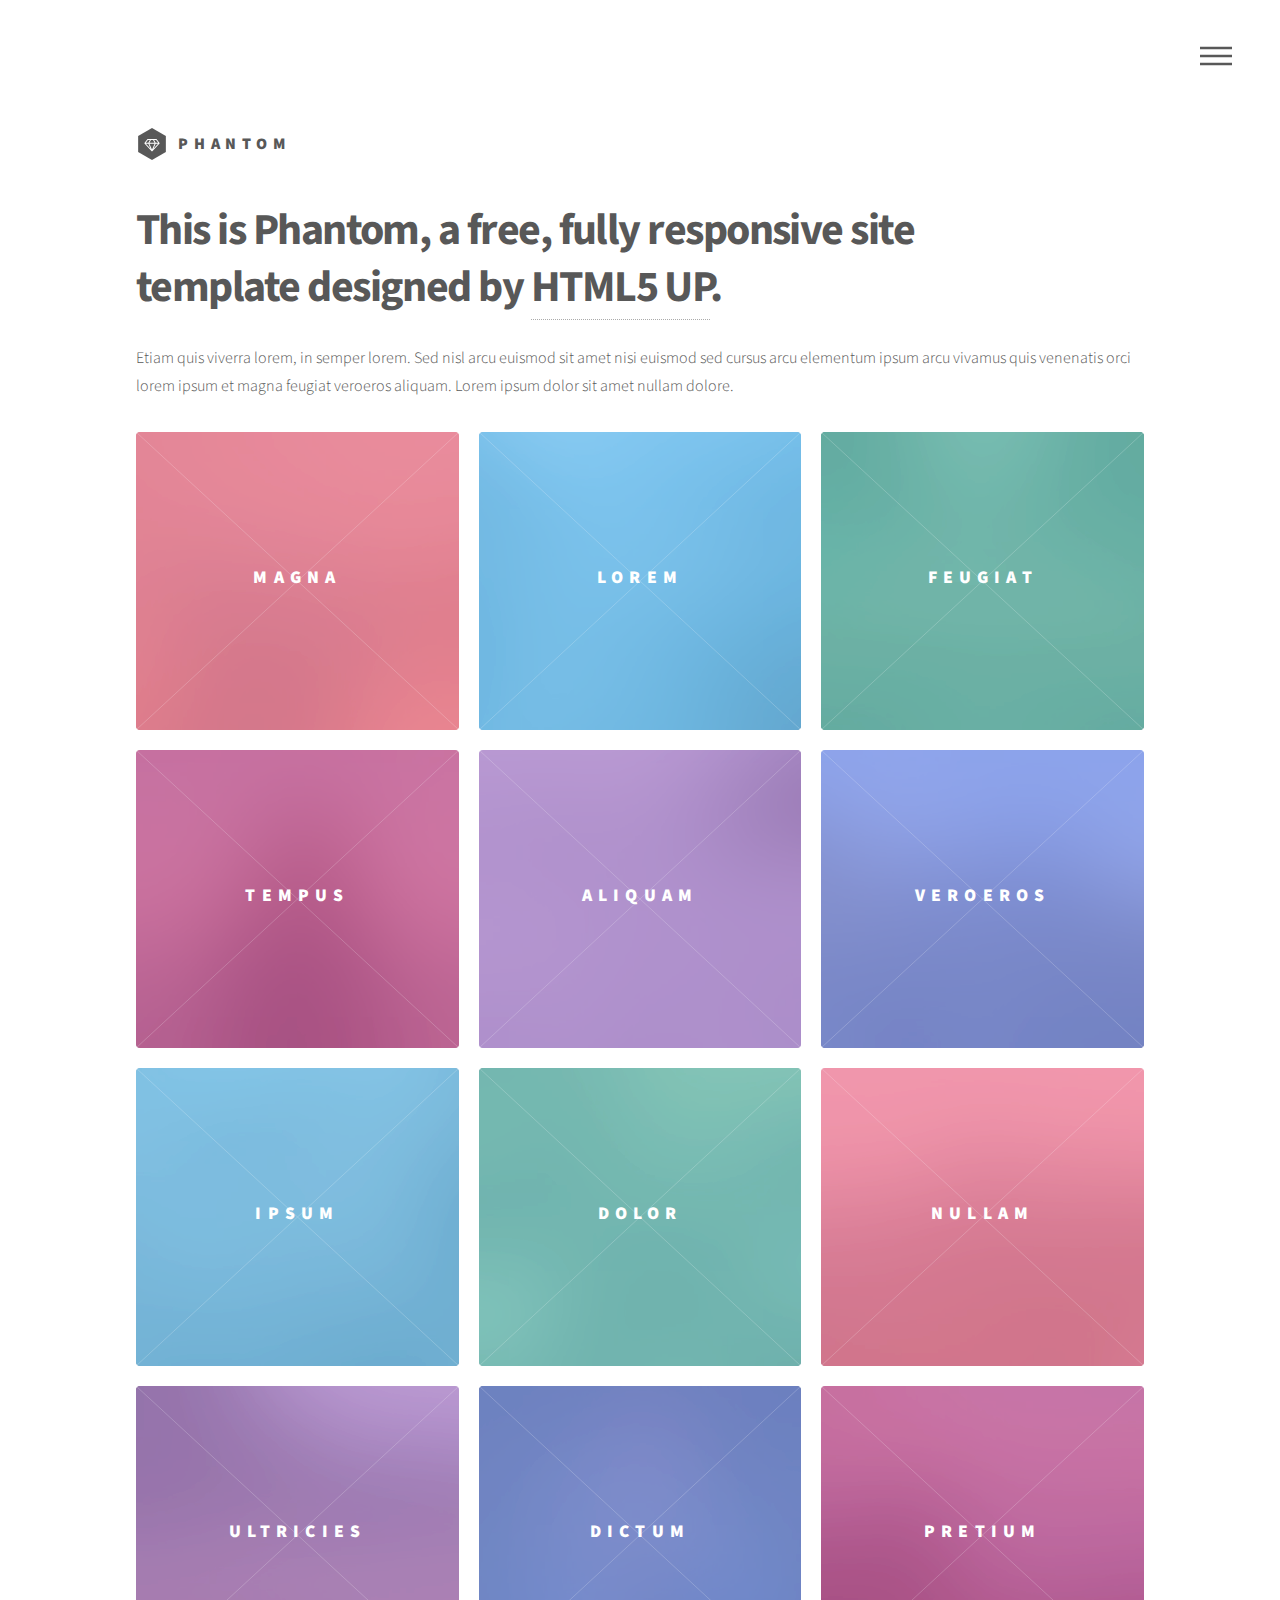
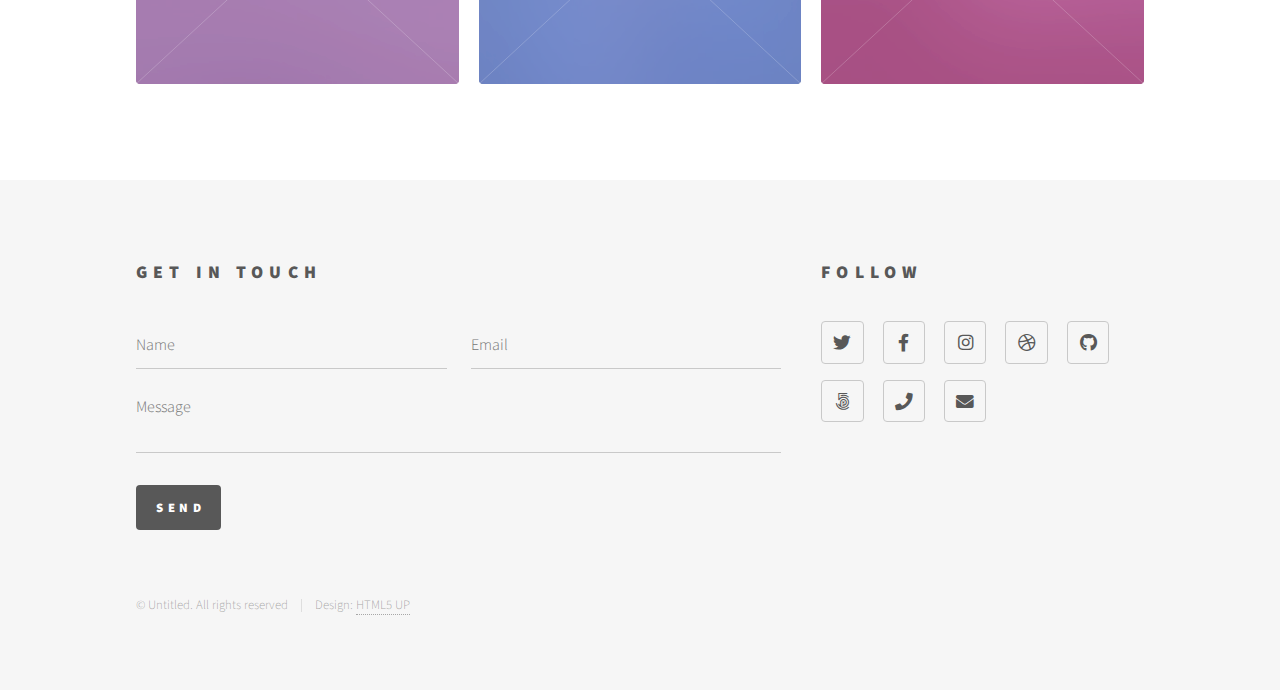
==== index.html @ b997f5bc "everything" ====
<!DOCTYPE HTML>
<!--
	Phantom by HTML5 UP
	html5up.net | @ajlkn
	Free for personal and commercial use under the CCA 3.0 license (html5up.net/license)
-->
<html>
	<head>
		<title>Phantom by HTML5 UP</title>
		<meta charset="utf-8" />
		<meta name="viewport" content="width=device-width, initial-scale=1, user-scalable=no" />
		<link rel="stylesheet" href="assets/css/main.css" />
		<noscript><link rel="stylesheet" href="assets/css/noscript.css" /></noscript>
	</head>
	<body class="is-preload">
		<!-- Wrapper -->
			<div id="wrapper">

				<!-- Header -->
					<header id="header">
						<div class="inner">

							<!-- Logo -->
								<a href="index.html" class="logo">
									<span class="symbol"><img src="images/logo.svg" alt="" /></span><span class="title">Phantom</span>
								</a>

							<!-- Nav -->
								<nav>
									<ul>
										<li><a href="#menu">Menu</a></li>
									</ul>
								</nav>

						</div>
					</header>

				<!-- Menu -->
					<nav id="menu">
						<h2>Menu</h2>
						<ul>
							<li><a href="index.html">Home</a></li>
							<li><a href="generic.html">Ipsum veroeros</a></li>
							<li><a href="generic.html">Tempus etiam</a></li>
							<li><a href="generic.html">Consequat dolor</a></li>
							<li><a href="elements.html">Elements</a></li>
						</ul>
					</nav>

				<!-- Main -->
					<div id="main">
						<div class="inner">
							<header>
								<h1>This is Phantom, a free, fully responsive site<br />
								template designed by <a href="http://html5up.net">HTML5 UP</a>.</h1>
								<p>Etiam quis viverra lorem, in semper lorem. Sed nisl arcu euismod sit amet nisi euismod sed cursus arcu elementum ipsum arcu vivamus quis venenatis orci lorem ipsum et magna feugiat veroeros aliquam. Lorem ipsum dolor sit amet nullam dolore.</p>
							</header>
							<section class="tiles">
								<article class="style1">
									<span class="image">
										<img src="images/pic01.jpg" alt="" />
									</span>
									<a href="generic.html">
										<h2>Magna</h2>
										<div class="content">
											<p>Sed nisl arcu euismod sit amet nisi lorem etiam dolor veroeros et feugiat.</p>
										</div>
									</a>
								</article>
								<article class="style2">
									<span class="image">
										<img src="images/pic02.jpg" alt="" />
									</span>
									<a href="generic.html">
										<h2>Lorem</h2>
										<div class="content">
											<p>Sed nisl arcu euismod sit amet nisi lorem etiam dolor veroeros et feugiat.</p>
										</div>
									</a>
								</article>
								<article class="style3">
									<span class="image">
										<img src="images/pic03.jpg" alt="" />
									</span>
									<a href="generic.html">
										<h2>Feugiat</h2>
										<div class="content">
											<p>Sed nisl arcu euismod sit amet nisi lorem etiam dolor veroeros et feugiat.</p>
										</div>
									</a>
								</article>
								<article class="style4">
									<span class="image">
										<img src="images/pic04.jpg" alt="" />
									</span>
									<a href="generic.html">
										<h2>Tempus</h2>
										<div class="content">
											<p>Sed nisl arcu euismod sit amet nisi lorem etiam dolor veroeros et feugiat.</p>
										</div>
									</a>
								</article>
								<article class="style5">
									<span class="image">
										<img src="images/pic05.jpg" alt="" />
									</span>
									<a href="generic.html">
										<h2>Aliquam</h2>
										<div class="content">
											<p>Sed nisl arcu euismod sit amet nisi lorem etiam dolor veroeros et feugiat.</p>
										</div>
									</a>
								</article>
								<article class="style6">
									<span class="image">
										<img src="images/pic06.jpg" alt="" />
									</span>
									<a href="generic.html">
										<h2>Veroeros</h2>
										<div class="content">
											<p>Sed nisl arcu euismod sit amet nisi lorem etiam dolor veroeros et feugiat.</p>
										</div>
									</a>
								</article>
								<article class="style2">
									<span class="image">
										<img src="images/pic07.jpg" alt="" />
									</span>
									<a href="generic.html">
										<h2>Ipsum</h2>
										<div class="content">
											<p>Sed nisl arcu euismod sit amet nisi lorem etiam dolor veroeros et feugiat.</p>
										</div>
									</a>
								</article>
								<article class="style3">
									<span class="image">
										<img src="images/pic08.jpg" alt="" />
									</span>
									<a href="generic.html">
										<h2>Dolor</h2>
										<div class="content">
											<p>Sed nisl arcu euismod sit amet nisi lorem etiam dolor veroeros et feugiat.</p>
										</div>
									</a>
								</article>
								<article class="style1">
									<span class="image">
										<img src="images/pic09.jpg" alt="" />
									</span>
									<a href="generic.html">
										<h2>Nullam</h2>
										<div class="content">
											<p>Sed nisl arcu euismod sit amet nisi lorem etiam dolor veroeros et feugiat.</p>
										</div>
									</a>
								</article>
								<article class="style5">
									<span class="image">
										<img src="images/pic10.jpg" alt="" />
									</span>
									<a href="generic.html">
										<h2>Ultricies</h2>
										<div class="content">
											<p>Sed nisl arcu euismod sit amet nisi lorem etiam dolor veroeros et feugiat.</p>
										</div>
									</a>
								</article>
								<article class="style6">
									<span class="image">
										<img src="images/pic11.jpg" alt="" />
									</span>
									<a href="generic.html">
										<h2>Dictum</h2>
										<div class="content">
											<p>Sed nisl arcu euismod sit amet nisi lorem etiam dolor veroeros et feugiat.</p>
										</div>
									</a>
								</article>
								<article class="style4">
									<span class="image">
										<img src="images/pic12.jpg" alt="" />
									</span>
									<a href="generic.html">
										<h2>Pretium</h2>
										<div class="content">
											<p>Sed nisl arcu euismod sit amet nisi lorem etiam dolor veroeros et feugiat.</p>
										</div>
									</a>
								</article>
							</section>
						</div>
					</div>

				<!-- Footer -->
					<footer id="footer">
						<div class="inner">
							<section>
								<h2>Get in touch</h2>
								<form method="post" action="#">
									<div class="fields">
										<div class="field half">
											<input type="text" name="name" id="name" placeholder="Name" />
										</div>
										<div class="field half">
											<input type="email" name="email" id="email" placeholder="Email" />
										</div>
										<div class="field">
											<textarea name="message" id="message" placeholder="Message"></textarea>
										</div>
									</div>
									<ul class="actions">
										<li><input type="submit" value="Send" class="primary" /></li>
									</ul>
								</form>
							</section>
							<section>
								<h2>Follow</h2>
								<ul class="icons">
									<li><a href="#" class="icon brands style2 fa-twitter"><span class="label">Twitter</span></a></li>
									<li><a href="#" class="icon brands style2 fa-facebook-f"><span class="label">Facebook</span></a></li>
									<li><a href="#" class="icon brands style2 fa-instagram"><span class="label">Instagram</span></a></li>
									<li><a href="#" class="icon brands style2 fa-dribbble"><span class="label">Dribbble</span></a></li>
									<li><a href="#" class="icon brands style2 fa-github"><span class="label">GitHub</span></a></li>
									<li><a href="#" class="icon brands style2 fa-500px"><span class="label">500px</span></a></li>
									<li><a href="#" class="icon solid style2 fa-phone"><span class="label">Phone</span></a></li>
									<li><a href="#" class="icon solid style2 fa-envelope"><span class="label">Email</span></a></li>
								</ul>
							</section>
							<ul class="copyright">
								<li>&copy; Untitled. All rights reserved</li><li>Design: <a href="http://html5up.net">HTML5 UP</a></li>
							</ul>
						</div>
					</footer>

			</div>

		<!-- Scripts -->
			<script src="assets/js/jquery.min.js"></script>
			<script src="assets/js/browser.min.js"></script>
			<script src="assets/js/breakpoints.min.js"></script>
			<script src="assets/js/util.js"></script>
			<script src="assets/js/main.js"></script>

	</body>
</html>
---- assets/css/main.css ----
@import url(fontawesome-all.min.css);
@import url("https://fonts.googleapis.com/css?family=Source+Sans+Pro:300,700,900");

/*
	Phantom by HTML5 UP
	html5up.net | @ajlkn
	Free for personal and commercial use under the CCA 3.0 license (html5up.net/license)
*/

html, body, div, span, applet, object,
iframe, h1, h2, h3, h4, h5, h6, p, blockquote,
pre, a, abbr, acronym, address, big, cite,
code, del, dfn, em, img, ins, kbd, q, s, samp,
small, strike, strong, sub, sup, tt, var, b,
u, i, center, dl, dt, dd, ol, ul, li, fieldset,
form, label, legend, table, caption, tbody,
tfoot, thead, tr, th, td, article, aside,
canvas, details, embed, figure, figcaption,
footer, header, hgroup, menu, nav, output, ruby,
section, summary, time, mark, audio, video {
	margin: 0;
	padding: 0;
	border: 0;
	font-size: 100%;
	font: inherit;
	vertical-align: baseline;}

article, aside, details, figcaption, figure,
footer, header, hgroup, menu, nav, section {
	display: block;}

body {
	line-height: 1;
}

ol, ul {
	list-style: none;
}

blockquote, q {
	quotes: none;
}

	blockquote:before, blockquote:after, q:before, q:after {
		content: '';
		content: none;
	}

table {
	border-collapse: collapse;
	border-spacing: 0;
}

body {
	-webkit-text-size-adjust: none;
}

mark {
	background-color: transparent;
	color: inherit;
}

input::-moz-focus-inner {
	border: 0;
	padding: 0;
}

input, select, textarea {
	-moz-appearance: none;
	-webkit-appearance: none;
	-ms-appearance: none;
	appearance: none;
}

/* Basic */

	@-ms-viewport {
		width: device-width;
	}

	body {
		-ms-overflow-style: scrollbar;
	}

	@media screen and (max-width: 480px) {

		html, body {
			min-width: 320px;
		}

	}

	html {
		box-sizing: border-box;
	}

	*, *:before, *:after {
		box-sizing: inherit;
	}

	body {
		background: #ffffff;
	}

		body.is-preload *, body.is-preload *:before, body.is-preload *:after {
			-moz-animation: none !important;
			-webkit-animation: none !important;
			-ms-animation: none !important;
			animation: none !important;
			-moz-transition: none !important;
			-webkit-transition: none !important;
			-ms-transition: none !important;
			transition: none !important;
		}

/* Type */

	body, input, select, textarea {
		color: #585858;
		font-family: "Source Sans Pro", Helvetica, sans-serif;
		font-size: 16pt;
		font-weight: 300;
		line-height: 1.75;
	}

		@media screen and (max-width: 1680px) {

			body, input, select, textarea {
				font-size: 14pt;
			}

		}

		@media screen and (max-width: 1280px) {

			body, input, select, textarea {
				font-size: 12pt;
			}

		}

	a {
		-moz-transition: border-bottom-color 0.2s ease, color 0.2s ease;
		-webkit-transition: border-bottom-color 0.2s ease, color 0.2s ease;
		-ms-transition: border-bottom-color 0.2s ease, color 0.2s ease;
		transition: border-bottom-color 0.2s ease, color 0.2s ease;
		text-decoration: none;
		color: #585858;
		border-bottom: dotted 1px rgba(88, 88, 88, 0.5);
	}

		a:hover {
			border-bottom-color: transparent;
			color: #f2849e !important;
		}

	strong, b {
		font-weight: 900;
	}

	em, i {
		font-style: italic;
	}

	p {
		margin: 0 0 2em 0;
	}

	h1 {
		font-size: 2.75em;
		font-weight: 700;
		line-height: 1.3;
		margin: 0 0 1em 0;
		letter-spacing: -0.035em;
	}

		h1 a {
			color: inherit;
		}

		@media screen and (max-width: 736px) {

			h1 {
				font-size: 2em;
				margin: 0 0 1em 0;
			}

		}

		@media screen and (max-width: 360px) {

			h1 {
				font-size: 1.75em;
			}

		}

	h2, h3, h4, h5, h6 {
		font-weight: 900;
		line-height: 1.5;
		margin: 0 0 2em 0;
		text-transform: uppercase;
		letter-spacing: 0.35em;
	}

		h2 a, h3 a, h4 a, h5 a, h6 a {
			color: inherit;
		}

	h2 {
		font-size: 1.1em;
	}

	h3 {
		font-size: 1em;
	}

	h4 {
		font-size: 0.8em;
	}

	h5 {
		font-size: 0.8em;
	}

	h6 {
		font-size: 0.8em;
	}

	@media screen and (max-width: 980px) {

		h1 br, h2 br, h3 br, h4 br, h5 br, h6 br {
			display: none;
		}

	}

	@media screen and (max-width: 736px) {

		h2 {
			font-size: 1em;
		}

		h3 {
			font-size: 0.8em;
		}

	}

	sub {
		font-size: 0.8em;
		position: relative;
		top: 0.5em;
	}

	sup {
		font-size: 0.8em;
		position: relative;
		top: -0.5em;
	}

	blockquote {
		border-left: solid 4px #c9c9c9;
		font-style: italic;
		margin: 0 0 2em 0;
		padding: 0.5em 0 0.5em 2em;
	}

	code {
		background: rgba(144, 144, 144, 0.075);
		border-radius: 4px;
		border: solid 1px #c9c9c9;
		font-family: "Courier New", monospace;
		font-size: 0.9em;
		margin: 0 0.25em;
		padding: 0.25em 0.65em;
	}

	pre {
		-webkit-overflow-scrolling: touch;
		font-family: "Courier New", monospace;
		font-size: 0.9em;
		margin: 0 0 2em 0;
	}

		pre code {
			display: block;
			line-height: 1.75;
			padding: 1em 1.5em;
			overflow-x: auto;
		}

	hr {
		border: 0;
		border-bottom: solid 1px #c9c9c9;
		margin: 2em 0;
	}

		hr.major {
			margin: 3em 0;
		}

	.align-left {
		text-align: left;
	}

	.align-center {
		text-align: center;
	}

	.align-right {
		text-align: right;
	}

/* Row */

	.row {
		display: flex;
		flex-wrap: wrap;
		box-sizing: border-box;
		align-items: stretch;
	}

		.row > * {
			box-sizing: border-box;
		}

		.row.gtr-uniform > * > :last-child {
			margin-bottom: 0;
		}

		.row.aln-left {
			justify-content: flex-start;
		}

		.row.aln-center {
			justify-content: center;
		}

		.row.aln-right {
			justify-content: flex-end;
		}

		.row.aln-top {
			align-items: flex-start;
		}

		.row.aln-middle {
			align-items: center;
		}

		.row.aln-bottom {
			align-items: flex-end;
		}

		.row > .imp {
			order: -1;
		}

		.row > .col-1 {
			width: 8.33333%;
		}

		.row > .off-1 {
			margin-left: 8.33333%;
		}

		.row > .col-2 {
			width: 16.66667%;
		}

		.row > .off-2 {
			margin-left: 16.66667%;
		}

		.row > .col-3 {
			width: 25%;
		}

		.row > .off-3 {
			margin-left: 25%;
		}

		.row > .col-4 {
			width: 33.33333%;
		}

		.row > .off-4 {
			margin-left: 33.33333%;
		}

		.row > .col-5 {
			width: 41.66667%;
		}

		.row > .off-5 {
			margin-left: 41.66667%;
		}

		.row > .col-6 {
			width: 50%;
		}

		.row > .off-6 {
			margin-left: 50%;
		}

		.row > .col-7 {
			width: 58.33333%;
		}

		.row > .off-7 {
			margin-left: 58.33333%;
		}

		.row > .col-8 {
			width: 66.66667%;
		}

		.row > .off-8 {
			margin-left: 66.66667%;
		}

		.row > .col-9 {
			width: 75%;
		}

		.row > .off-9 {
			margin-left: 75%;
		}

		.row > .col-10 {
			width: 83.33333%;
		}

		.row > .off-10 {
			margin-left: 83.33333%;
		}

		.row > .col-11 {
			width: 91.66667%;
		}

		.row > .off-11 {
			margin-left: 91.66667%;
		}

		.row > .col-12 {
			width: 100%;
		}

		.row > .off-12 {
			margin-left: 100%;
		}

		.row.gtr-0 {
			margin-top: 0;
			margin-left: 0em;
		}

			.row.gtr-0 > * {
				padding: 0 0 0 0em;
			}

			.row.gtr-0.gtr-uniform {
				margin-top: 0em;
			}

				.row.gtr-0.gtr-uniform > * {
					padding-top: 0em;
				}

		.row.gtr-25 {
			margin-top: 0;
			margin-left: -0.5em;
		}

			.row.gtr-25 > * {
				padding: 0 0 0 0.5em;
			}

			.row.gtr-25.gtr-uniform {
				margin-top: -0.5em;
			}

				.row.gtr-25.gtr-uniform > * {
					padding-top: 0.5em;
				}

		.row.gtr-50 {
			margin-top: 0;
			margin-left: -1em;
		}

			.row.gtr-50 > * {
				padding: 0 0 0 1em;
			}

			.row.gtr-50.gtr-uniform {
				margin-top: -1em;
			}

				.row.gtr-50.gtr-uniform > * {
					padding-top: 1em;
				}

		.row {
			margin-top: 0;
			margin-left: -2em;
		}

			.row > * {
				padding: 0 0 0 2em;
			}

			.row.gtr-uniform {
				margin-top: -2em;
			}

				.row.gtr-uniform > * {
					padding-top: 2em;
				}

		.row.gtr-150 {
			margin-top: 0;
			margin-left: -3em;
		}

			.row.gtr-150 > * {
				padding: 0 0 0 3em;
			}

			.row.gtr-150.gtr-uniform {
				margin-top: -3em;
			}

				.row.gtr-150.gtr-uniform > * {
					padding-top: 3em;
				}

		.row.gtr-200 {
			margin-top: 0;
			margin-left: -4em;
		}

			.row.gtr-200 > * {
				padding: 0 0 0 4em;
			}

			.row.gtr-200.gtr-uniform {
				margin-top: -4em;
			}

				.row.gtr-200.gtr-uniform > * {
					padding-top: 4em;
				}

		@media screen and (max-width: 1680px) {

			.row {
				display: flex;
				flex-wrap: wrap;
				box-sizing: border-box;
				align-items: stretch;
			}

				.row > * {
					box-sizing: border-box;
				}

				.row.gtr-uniform > * > :last-child {
					margin-bottom: 0;
				}

				.row.aln-left {
					justify-content: flex-start;
				}

				.row.aln-center {
					justify-content: center;
				}

				.row.aln-right {
					justify-content: flex-end;
				}

				.row.aln-top {
					align-items: flex-start;
				}

				.row.aln-middle {
					align-items: center;
				}

				.row.aln-bottom {
					align-items: flex-end;
				}

				.row > .imp-xlarge {
					order: -1;
				}

				.row > .col-1-xlarge {
					width: 8.33333%;
				}

				.row > .off-1-xlarge {
					margin-left: 8.33333%;
				}

				.row > .col-2-xlarge {
					width: 16.66667%;
				}

				.row > .off-2-xlarge {
					margin-left: 16.66667%;
				}

				.row > .col-3-xlarge {
					width: 25%;
				}

				.row > .off-3-xlarge {
					margin-left: 25%;
				}

				.row > .col-4-xlarge {
					width: 33.33333%;
				}

				.row > .off-4-xlarge {
					margin-left: 33.33333%;
				}

				.row > .col-5-xlarge {
					width: 41.66667%;
				}

				.row > .off-5-xlarge {
					margin-left: 41.66667%;
				}

				.row > .col-6-xlarge {
					width: 50%;
				}

				.row > .off-6-xlarge {
					margin-left: 50%;
				}

				.row > .col-7-xlarge {
					width: 58.33333%;
				}

				.row > .off-7-xlarge {
					margin-left: 58.33333%;
				}

				.row > .col-8-xlarge {
					width: 66.66667%;
				}

				.row > .off-8-xlarge {
					margin-left: 66.66667%;
				}

				.row > .col-9-xlarge {
					width: 75%;
				}

				.row > .off-9-xlarge {
					margin-left: 75%;
				}

				.row > .col-10-xlarge {
					width: 83.33333%;
				}

				.row > .off-10-xlarge {
					margin-left: 83.33333%;
				}

				.row > .col-11-xlarge {
					width: 91.66667%;
				}

				.row > .off-11-xlarge {
					margin-left: 91.66667%;
				}

				.row > .col-12-xlarge {
					width: 100%;
				}

				.row > .off-12-xlarge {
					margin-left: 100%;
				}

				.row.gtr-0 {
					margin-top: 0;
					margin-left: 0em;
				}

					.row.gtr-0 > * {
						padding: 0 0 0 0em;
					}

					.row.gtr-0.gtr-uniform {
						margin-top: 0em;
					}

						.row.gtr-0.gtr-uniform > * {
							padding-top: 0em;
						}

				.row.gtr-25 {
					margin-top: 0;
					margin-left: -0.5em;
				}

					.row.gtr-25 > * {
						padding: 0 0 0 0.5em;
					}

					.row.gtr-25.gtr-uniform {
						margin-top: -0.5em;
					}

						.row.gtr-25.gtr-uniform > * {
							padding-top: 0.5em;
						}

				.row.gtr-50 {
					margin-top: 0;
					margin-left: -1em;
				}

					.row.gtr-50 > * {
						padding: 0 0 0 1em;
					}

					.row.gtr-50.gtr-uniform {
						margin-top: -1em;
					}

						.row.gtr-50.gtr-uniform > * {
							padding-top: 1em;
						}

				.row {
					margin-top: 0;
					margin-left: -2em;
				}

					.row > * {
						padding: 0 0 0 2em;
					}

					.row.gtr-uniform {
						margin-top: -2em;
					}

						.row.gtr-uniform > * {
							padding-top: 2em;
						}

				.row.gtr-150 {
					margin-top: 0;
					margin-left: -3em;
				}

					.row.gtr-150 > * {
						padding: 0 0 0 3em;
					}

					.row.gtr-150.gtr-uniform {
						margin-top: -3em;
					}

						.row.gtr-150.gtr-uniform > * {
							padding-top: 3em;
						}

				.row.gtr-200 {
					margin-top: 0;
					margin-left: -4em;
				}

					.row.gtr-200 > * {
						padding: 0 0 0 4em;
					}

					.row.gtr-200.gtr-uniform {
						margin-top: -4em;
					}

						.row.gtr-200.gtr-uniform > * {
							padding-top: 4em;
						}

		}

		@media screen and (max-width: 1280px) {

			.row {
				display: flex;
				flex-wrap: wrap;
				box-sizing: border-box;
				align-items: stretch;
			}

				.row > * {
					box-sizing: border-box;
				}

				.row.gtr-uniform > * > :last-child {
					margin-bottom: 0;
				}

				.row.aln-left {
					justify-content: flex-start;
				}

				.row.aln-center {
					justify-content: center;
				}

				.row.aln-right {
					justify-content: flex-end;
				}

				.row.aln-top {
					align-items: flex-start;
				}

				.row.aln-middle {
					align-items: center;
				}

				.row.aln-bottom {
					align-items: flex-end;
				}

				.row > .imp-large {
					order: -1;
				}

				.row > .col-1-large {
					width: 8.33333%;
				}

				.row > .off-1-large {
					margin-left: 8.33333%;
				}

				.row > .col-2-large {
					width: 16.66667%;
				}

				.row > .off-2-large {
					margin-left: 16.66667%;
				}

				.row > .col-3-large {
					width: 25%;
				}

				.row > .off-3-large {
					margin-left: 25%;
				}

				.row > .col-4-large {
					width: 33.33333%;
				}

				.row > .off-4-large {
					margin-left: 33.33333%;
				}

				.row > .col-5-large {
					width: 41.66667%;
				}

				.row > .off-5-large {
					margin-left: 41.66667%;
				}

				.row > .col-6-large {
					width: 50%;
				}

				.row > .off-6-large {
					margin-left: 50%;
				}

				.row > .col-7-large {
					width: 58.33333%;
				}

				.row > .off-7-large {
					margin-left: 58.33333%;
				}

				.row > .col-8-large {
					width: 66.66667%;
				}

				.row > .off-8-large {
					margin-left: 66.66667%;
				}

				.row > .col-9-large {
					width: 75%;
				}

				.row > .off-9-large {
					margin-left: 75%;
				}

				.row > .col-10-large {
					width: 83.33333%;
				}

				.row > .off-10-large {
					margin-left: 83.33333%;
				}

				.row > .col-11-large {
					width: 91.66667%;
				}

				.row > .off-11-large {
					margin-left: 91.66667%;
				}

				.row > .col-12-large {
					width: 100%;
				}

				.row > .off-12-large {
					margin-left: 100%;
				}

				.row.gtr-0 {
					margin-top: 0;
					margin-left: 0em;
				}

					.row.gtr-0 > * {
						padding: 0 0 0 0em;
					}

					.row.gtr-0.gtr-uniform {
						margin-top: 0em;
					}

						.row.gtr-0.gtr-uniform > * {
							padding-top: 0em;
						}

				.row.gtr-25 {
					margin-top: 0;
					margin-left: -0.5em;
				}

					.row.gtr-25 > * {
						padding: 0 0 0 0.5em;
					}

					.row.gtr-25.gtr-uniform {
						margin-top: -0.5em;
					}

						.row.gtr-25.gtr-uniform > * {
							padding-top: 0.5em;
						}

				.row.gtr-50 {
					margin-top: 0;
					margin-left: -1em;
				}

					.row.gtr-50 > * {
						padding: 0 0 0 1em;
					}

					.row.gtr-50.gtr-uniform {
						margin-top: -1em;
					}

						.row.gtr-50.gtr-uniform > * {
							padding-top: 1em;
						}

				.row {
					margin-top: 0;
					margin-left: -2em;
				}

					.row > * {
						padding: 0 0 0 2em;
					}

					.row.gtr-uniform {
						margin-top: -2em;
					}

						.row.gtr-uniform > * {
							padding-top: 2em;
						}

				.row.gtr-150 {
					margin-top: 0;
					margin-left: -3em;
				}

					.row.gtr-150 > * {
						padding: 0 0 0 3em;
					}

					.row.gtr-150.gtr-uniform {
						margin-top: -3em;
					}

						.row.gtr-150.gtr-uniform > * {
							padding-top: 3em;
						}

				.row.gtr-200 {
					margin-top: 0;
					margin-left: -4em;
				}

					.row.gtr-200 > * {
						padding: 0 0 0 4em;
					}

					.row.gtr-200.gtr-uniform {
						margin-top: -4em;
					}

						.row.gtr-200.gtr-uniform > * {
							padding-top: 4em;
						}

		}

		@media screen and (max-width: 980px) {

			.row {
				display: flex;
				flex-wrap: wrap;
				box-sizing: border-box;
				align-items: stretch;
			}

				.row > * {
					box-sizing: border-box;
				}

				.row.gtr-uniform > * > :last-child {
					margin-bottom: 0;
				}

				.row.aln-left {
					justify-content: flex-start;
				}

				.row.aln-center {
					justify-content: center;
				}

				.row.aln-right {
					justify-content: flex-end;
				}

				.row.aln-top {
					align-items: flex-start;
				}

				.row.aln-middle {
					align-items: center;
				}

				.row.aln-bottom {
					align-items: flex-end;
				}

				.row > .imp-medium {
					order: -1;
				}

				.row > .col-1-medium {
					width: 8.33333%;
				}

				.row > .off-1-medium {
					margin-left: 8.33333%;
				}

				.row > .col-2-medium {
					width: 16.66667%;
				}

				.row > .off-2-medium {
					margin-left: 16.66667%;
				}

				.row > .col-3-medium {
					width: 25%;
				}

				.row > .off-3-medium {
					margin-left: 25%;
				}

				.row > .col-4-medium {
					width: 33.33333%;
				}

				.row > .off-4-medium {
					margin-left: 33.33333%;
				}

				.row > .col-5-medium {
					width: 41.66667%;
				}

				.row > .off-5-medium {
					margin-left: 41.66667%;
				}

				.row > .col-6-medium {
					width: 50%;
				}

				.row > .off-6-medium {
					margin-left: 50%;
				}

				.row > .col-7-medium {
					width: 58.33333%;
				}

				.row > .off-7-medium {
					margin-left: 58.33333%;
				}

				.row > .col-8-medium {
					width: 66.66667%;
				}

				.row > .off-8-medium {
					margin-left: 66.66667%;
				}

				.row > .col-9-medium {
					width: 75%;
				}

				.row > .off-9-medium {
					margin-left: 75%;
				}

				.row > .col-10-medium {
					width: 83.33333%;
				}

				.row > .off-10-medium {
					margin-left: 83.33333%;
				}

				.row > .col-11-medium {
					width: 91.66667%;
				}

				.row > .off-11-medium {
					margin-left: 91.66667%;
				}

				.row > .col-12-medium {
					width: 100%;
				}

				.row > .off-12-medium {
					margin-left: 100%;
				}

				.row.gtr-0 {
					margin-top: 0;
					margin-left: 0em;
				}

					.row.gtr-0 > * {
						padding: 0 0 0 0em;
					}

					.row.gtr-0.gtr-uniform {
						margin-top: 0em;
					}

						.row.gtr-0.gtr-uniform > * {
							padding-top: 0em;
						}

				.row.gtr-25 {
					margin-top: 0;
					margin-left: -0.375em;
				}

					.row.gtr-25 > * {
						padding: 0 0 0 0.375em;
					}

					.row.gtr-25.gtr-uniform {
						margin-top: -0.375em;
					}

						.row.gtr-25.gtr-uniform > * {
							padding-top: 0.375em;
						}

				.row.gtr-50 {
					margin-top: 0;
					margin-left: -0.75em;
				}

					.row.gtr-50 > * {
						padding: 0 0 0 0.75em;
					}

					.row.gtr-50.gtr-uniform {
						margin-top: -0.75em;
					}

						.row.gtr-50.gtr-uniform > * {
							padding-top: 0.75em;
						}

				.row {
					margin-top: 0;
					margin-left: -1.5em;
				}

					.row > * {
						padding: 0 0 0 1.5em;
					}

					.row.gtr-uniform {
						margin-top: -1.5em;
					}

						.row.gtr-uniform > * {
							padding-top: 1.5em;
						}

				.row.gtr-150 {
					margin-top: 0;
					margin-left: -2.25em;
				}

					.row.gtr-150 > * {
						padding: 0 0 0 2.25em;
					}

					.row.gtr-150.gtr-uniform {
						margin-top: -2.25em;
					}

						.row.gtr-150.gtr-uniform > * {
							padding-top: 2.25em;
						}

				.row.gtr-200 {
					margin-top: 0;
					margin-left: -3em;
				}

					.row.gtr-200 > * {
						padding: 0 0 0 3em;
					}

					.row.gtr-200.gtr-uniform {
						margin-top: -3em;
					}

						.row.gtr-200.gtr-uniform > * {
							padding-top: 3em;
						}

		}

		@media screen and (max-width: 736px) {

			.row {
				display: flex;
				flex-wrap: wrap;
				box-sizing: border-box;
				align-items: stretch;
			}

				.row > * {
					box-sizing: border-box;
				}

				.row.gtr-uniform > * > :last-child {
					margin-bottom: 0;
				}

				.row.aln-left {
					justify-content: flex-start;
				}

				.row.aln-center {
					justify-content: center;
				}

				.row.aln-right {
					justify-content: flex-end;
				}

				.row.aln-top {
					align-items: flex-start;
				}

				.row.aln-middle {
					align-items: center;
				}

				.row.aln-bottom {
					align-items: flex-end;
				}

				.row > .imp-small {
					order: -1;
				}

				.row > .col-1-small {
					width: 8.33333%;
				}

				.row > .off-1-small {
					margin-left: 8.33333%;
				}

				.row > .col-2-small {
					width: 16.66667%;
				}

				.row > .off-2-small {
					margin-left: 16.66667%;
				}

				.row > .col-3-small {
					width: 25%;
				}

				.row > .off-3-small {
					margin-left: 25%;
				}

				.row > .col-4-small {
					width: 33.33333%;
				}

				.row > .off-4-small {
					margin-left: 33.33333%;
				}

				.row > .col-5-small {
					width: 41.66667%;
				}

				.row > .off-5-small {
					margin-left: 41.66667%;
				}

				.row > .col-6-small {
					width: 50%;
				}

				.row > .off-6-small {
					margin-left: 50%;
				}

				.row > .col-7-small {
					width: 58.33333%;
				}

				.row > .off-7-small {
					margin-left: 58.33333%;
				}

				.row > .col-8-small {
					width: 66.66667%;
				}

				.row > .off-8-small {
					margin-left: 66.66667%;
				}

				.row > .col-9-small {
					width: 75%;
				}

				.row > .off-9-small {
					margin-left: 75%;
				}

				.row > .col-10-small {
					width: 83.33333%;
				}

				.row > .off-10-small {
					margin-left: 83.33333%;
				}

				.row > .col-11-small {
					width: 91.66667%;
				}

				.row > .off-11-small {
					margin-left: 91.66667%;
				}

				.row > .col-12-small {
					width: 100%;
				}

				.row > .off-12-small {
					margin-left: 100%;
				}

				.row.gtr-0 {
					margin-top: 0;
					margin-left: 0em;
				}

					.row.gtr-0 > * {
						padding: 0 0 0 0em;
					}

					.row.gtr-0.gtr-uniform {
						margin-top: 0em;
					}

						.row.gtr-0.gtr-uniform > * {
							padding-top: 0em;
						}

				.row.gtr-25 {
					margin-top: 0;
					margin-left: -0.25em;
				}

					.row.gtr-25 > * {
						padding: 0 0 0 0.25em;
					}

					.row.gtr-25.gtr-uniform {
						margin-top: -0.25em;
					}

						.row.gtr-25.gtr-uniform > * {
							padding-top: 0.25em;
						}

				.row.gtr-50 {
					margin-top: 0;
					margin-left: -0.5em;
				}

					.row.gtr-50 > * {
						padding: 0 0 0 0.5em;
					}

					.row.gtr-50.gtr-uniform {
						margin-top: -0.5em;
					}

						.row.gtr-50.gtr-uniform > * {
							padding-top: 0.5em;
						}

				.row {
					margin-top: 0;
					margin-left: -1em;
				}

					.row > * {
						padding: 0 0 0 1em;
					}

					.row.gtr-uniform {
						margin-top: -1em;
					}

						.row.gtr-uniform > * {
							padding-top: 1em;
						}

				.row.gtr-150 {
					margin-top: 0;
					margin-left: -1.5em;
				}

					.row.gtr-150 > * {
						padding: 0 0 0 1.5em;
					}

					.row.gtr-150.gtr-uniform {
						margin-top: -1.5em;
					}

						.row.gtr-150.gtr-uniform > * {
							padding-top: 1.5em;
						}

				.row.gtr-200 {
					margin-top: 0;
					margin-left: -2em;
				}

					.row.gtr-200 > * {
						padding: 0 0 0 2em;
					}

					.row.gtr-200.gtr-uniform {
						margin-top: -2em;
					}

						.row.gtr-200.gtr-uniform > * {
							padding-top: 2em;
						}

		}

		@media screen and (max-width: 480px) {

			.row {
				display: flex;
				flex-wrap: wrap;
				box-sizing: border-box;
				align-items: stretch;
			}

				.row > * {
					box-sizing: border-box;
				}

				.row.gtr-uniform > * > :last-child {
					margin-bottom: 0;
				}

				.row.aln-left {
					justify-content: flex-start;
				}

				.row.aln-center {
					justify-content: center;
				}

				.row.aln-right {
					justify-content: flex-end;
				}

				.row.aln-top {
					align-items: flex-start;
				}

				.row.aln-middle {
					align-items: center;
				}

				.row.aln-bottom {
					align-items: flex-end;
				}

				.row > .imp-xsmall {
					order: -1;
				}

				.row > .col-1-xsmall {
					width: 8.33333%;
				}

				.row > .off-1-xsmall {
					margin-left: 8.33333%;
				}

				.row > .col-2-xsmall {
					width: 16.66667%;
				}

				.row > .off-2-xsmall {
					margin-left: 16.66667%;
				}

				.row > .col-3-xsmall {
					width: 25%;
				}

				.row > .off-3-xsmall {
					margin-left: 25%;
				}

				.row > .col-4-xsmall {
					width: 33.33333%;
				}

				.row > .off-4-xsmall {
					margin-left: 33.33333%;
				}

				.row > .col-5-xsmall {
					width: 41.66667%;
				}

				.row > .off-5-xsmall {
					margin-left: 41.66667%;
				}

				.row > .col-6-xsmall {
					width: 50%;
				}

				.row > .off-6-xsmall {
					margin-left: 50%;
				}

				.row > .col-7-xsmall {
					width: 58.33333%;
				}

				.row > .off-7-xsmall {
					margin-left: 58.33333%;
				}

				.row > .col-8-xsmall {
					width: 66.66667%;
				}

				.row > .off-8-xsmall {
					margin-left: 66.66667%;
				}

				.row > .col-9-xsmall {
					width: 75%;
				}

				.row > .off-9-xsmall {
					margin-left: 75%;
				}

				.row > .col-10-xsmall {
					width: 83.33333%;
				}

				.row > .off-10-xsmall {
					margin-left: 83.33333%;
				}

				.row > .col-11-xsmall {
					width: 91.66667%;
				}

				.row > .off-11-xsmall {
					margin-left: 91.66667%;
				}

				.row > .col-12-xsmall {
					width: 100%;
				}

				.row > .off-12-xsmall {
					margin-left: 100%;
				}

				.row.gtr-0 {
					margin-top: 0;
					margin-left: 0em;
				}

					.row.gtr-0 > * {
						padding: 0 0 0 0em;
					}

					.row.gtr-0.gtr-uniform {
						margin-top: 0em;
					}

						.row.gtr-0.gtr-uniform > * {
							padding-top: 0em;
						}

				.row.gtr-25 {
					margin-top: 0;
					margin-left: -0.25em;
				}

					.row.gtr-25 > * {
						padding: 0 0 0 0.25em;
					}

					.row.gtr-25.gtr-uniform {
						margin-top: -0.25em;
					}

						.row.gtr-25.gtr-uniform > * {
							padding-top: 0.25em;
						}

				.row.gtr-50 {
					margin-top: 0;
					margin-left: -0.5em;
				}

					.row.gtr-50 > * {
						padding: 0 0 0 0.5em;
					}

					.row.gtr-50.gtr-uniform {
						margin-top: -0.5em;
					}

						.row.gtr-50.gtr-uniform > * {
							padding-top: 0.5em;
						}

				.row {
					margin-top: 0;
					margin-left: -1em;
				}

					.row > * {
						padding: 0 0 0 1em;
					}

					.row.gtr-uniform {
						margin-top: -1em;
					}

						.row.gtr-uniform > * {
							padding-top: 1em;
						}

				.row.gtr-150 {
					margin-top: 0;
					margin-left: -1.5em;
				}

					.row.gtr-150 > * {
						padding: 0 0 0 1.5em;
					}

					.row.gtr-150.gtr-uniform {
						margin-top: -1.5em;
					}

						.row.gtr-150.gtr-uniform > * {
							padding-top: 1.5em;
						}

				.row.gtr-200 {
					margin-top: 0;
					margin-left: -2em;
				}

					.row.gtr-200 > * {
						padding: 0 0 0 2em;
					}

					.row.gtr-200.gtr-uniform {
						margin-top: -2em;
					}

						.row.gtr-200.gtr-uniform > * {
							padding-top: 2em;
						}

		}

/* Section/Article */

	section.special, article.special {
		text-align: center;
	}

	header p {
		margin-top: -1em;
	}

	@media screen and (max-width: 736px) {

		header p {
			margin-top: 0;
		}

	}

/* Icon */

	.icon {
		text-decoration: none;
		border-bottom: none;
		position: relative;
	}

		.icon:before {
			-moz-osx-font-smoothing: grayscale;
			-webkit-font-smoothing: antialiased;
			display: inline-block;
			font-style: normal;
			font-variant: normal;
			text-rendering: auto;
			line-height: 1;
			text-transform: none !important;
			font-family: 'Font Awesome 5 Free';
			font-weight: 400;
		}

		.icon > .label {
			display: none;
		}

		.icon:before {
			line-height: inherit;
		}

		.icon.solid:before {
			font-weight: 900;
		}

		.icon.brands:before {
			font-family: 'Font Awesome 5 Brands';
		}

		.icon.style2 {
			-moz-transition: background-color 0.2s ease-in-out, color 0.2s ease-in-out, border-color 0.2s ease-in-out;
			-webkit-transition: background-color 0.2s ease-in-out, color 0.2s ease-in-out, border-color 0.2s ease-in-out;
			-ms-transition: background-color 0.2s ease-in-out, color 0.2s ease-in-out, border-color 0.2s ease-in-out;
			transition: background-color 0.2s ease-in-out, color 0.2s ease-in-out, border-color 0.2s ease-in-out;
			background-color: transparent;
			border: solid 1px #c9c9c9;
			border-radius: 4px;
			width: 2.65em;
			height: 2.65em;
			display: inline-block;
			text-align: center;
			line-height: 2.65em;
			color: inherit;
		}

			.icon.style2:before {
				font-size: 1.1em;
			}

			.icon.style2:hover {
				color: #f2849e;
				border-color: #f2849e;
			}

			.icon.style2:active {
				background-color: rgba(242, 132, 158, 0.1);
			}

/* List */

	ol {
		list-style: decimal;
		margin: 0 0 2em 0;
		padding-left: 1.25em;
	}

		ol li {
			padding-left: 0.25em;
		}

	ul {
		list-style: disc;
		margin: 0 0 2em 0;
		padding-left: 1em;
	}

		ul li {
			padding-left: 0.5em;
		}

		ul.alt {
			list-style: none;
			padding-left: 0;
		}

			ul.alt li {
				border-top: solid 1px #c9c9c9;
				padding: 0.5em 0;
			}

				ul.alt li:first-child {
					border-top: 0;
					padding-top: 0;
				}

	dl {
		margin: 0 0 2em 0;
	}

		dl dt {
			display: block;
			font-weight: 900;
			margin: 0 0 1em 0;
		}

		dl dd {
			margin-left: 2em;
		}

/* Actions */

	ul.actions {
		display: -moz-flex;
		display: -webkit-flex;
		display: -ms-flex;
		display: flex;
		cursor: default;
		list-style: none;
		margin-left: -1em;
		padding-left: 0;
	}

		ul.actions li {
			padding: 0 0 0 1em;
			vertical-align: middle;
		}

		ul.actions.special {
			-moz-justify-content: center;
			-webkit-justify-content: center;
			-ms-justify-content: center;
			justify-content: center;
			width: 100%;
			margin-left: 0;
		}

			ul.actions.special li:first-child {
				padding-left: 0;
			}

		ul.actions.stacked {
			-moz-flex-direction: column;
			-webkit-flex-direction: column;
			-ms-flex-direction: column;
			flex-direction: column;
			margin-left: 0;
		}

			ul.actions.stacked li {
				padding: 1.3em 0 0 0;
			}

				ul.actions.stacked li:first-child {
					padding-top: 0;
				}

		ul.actions.fit {
			width: calc(100% + 1em);
		}

			ul.actions.fit li {
				-moz-flex-grow: 1;
				-webkit-flex-grow: 1;
				-ms-flex-grow: 1;
				flex-grow: 1;
				-moz-flex-shrink: 1;
				-webkit-flex-shrink: 1;
				-ms-flex-shrink: 1;
				flex-shrink: 1;
				width: 100%;
			}

				ul.actions.fit li > * {
					width: 100%;
				}

			ul.actions.fit.stacked {
				width: 100%;
			}

		@media screen and (max-width: 480px) {

			ul.actions:not(.fixed) {
				-moz-flex-direction: column;
				-webkit-flex-direction: column;
				-ms-flex-direction: column;
				flex-direction: column;
				margin-left: 0;
				width: 100% !important;
			}

				ul.actions:not(.fixed) li {
					-moz-flex-grow: 1;
					-webkit-flex-grow: 1;
					-ms-flex-grow: 1;
					flex-grow: 1;
					-moz-flex-shrink: 1;
					-webkit-flex-shrink: 1;
					-ms-flex-shrink: 1;
					flex-shrink: 1;
					padding: 1em 0 0 0;
					text-align: center;
					width: 100%;
				}

					ul.actions:not(.fixed) li > * {
						width: 100%;
					}

					ul.actions:not(.fixed) li:first-child {
						padding-top: 0;
					}

					ul.actions:not(.fixed) li input[type="submit"],
					ul.actions:not(.fixed) li input[type="reset"],
					ul.actions:not(.fixed) li input[type="button"],
					ul.actions:not(.fixed) li button,
					ul.actions:not(.fixed) li .button {
						width: 100%;
					}

						ul.actions:not(.fixed) li input[type="submit"].icon:before,
						ul.actions:not(.fixed) li input[type="reset"].icon:before,
						ul.actions:not(.fixed) li input[type="button"].icon:before,
						ul.actions:not(.fixed) li button.icon:before,
						ul.actions:not(.fixed) li .button.icon:before {
							margin-left: -0.5rem;
						}

		}

/* Icons */

	ul.icons {
		cursor: default;
		list-style: none;
		padding-left: 0;
		margin: -1em 0 2em -1em;
	}

		ul.icons li {
			display: inline-block;
			padding: 1em 0 0 1em;
		}

/* Form */

	form {
		margin: 0 0 2em 0;
		overflow-x: hidden;
	}

		form > :last-child {
			margin-bottom: 0;
		}

		form > .fields {
			display: -moz-flex;
			display: -webkit-flex;
			display: -ms-flex;
			display: flex;
			-moz-flex-wrap: wrap;
			-webkit-flex-wrap: wrap;
			-ms-flex-wrap: wrap;
			flex-wrap: wrap;
			width: calc(100% + 3em);
			margin: -1.5em 0 2em -1.5em;
		}

			form > .fields > .field {
				-moz-flex-grow: 0;
				-webkit-flex-grow: 0;
				-ms-flex-grow: 0;
				flex-grow: 0;
				-moz-flex-shrink: 0;
				-webkit-flex-shrink: 0;
				-ms-flex-shrink: 0;
				flex-shrink: 0;
				padding: 1.5em 0 0 1.5em;
				width: calc(100% - 1.5em);
			}

				form > .fields > .field.half {
					width: calc(50% - 0.75em);
				}

				form > .fields > .field.third {
					width: calc(100%/3 - 0.5em);
				}

				form > .fields > .field.quarter {
					width: calc(25% - 0.375em);
				}

		@media screen and (max-width: 480px) {

			form > .fields {
				width: calc(100% + 3em);
				margin: -1.5em 0 2em -1.5em;
			}

				form > .fields > .field {
					padding: 1.5em 0 0 1.5em;
					width: calc(100% - 1.5em);
				}

					form > .fields > .field.half {
						width: calc(100% - 1.5em);
					}

					form > .fields > .field.third {
						width: calc(100% - 1.5em);
					}

					form > .fields > .field.quarter {
						width: calc(100% - 1.5em);
					}

		}

	label {
		display: block;
		font-size: 0.9em;
		font-weight: 900;
		margin: 0 0 1em 0;
	}

	input[type="text"],
	input[type="password"],
	input[type="email"],
	input[type="tel"],
	select,
	textarea {
		-moz-appearance: none;
		-webkit-appearance: none;
		-ms-appearance: none;
		appearance: none;
		background-color: transparent;
		border: none;
		border-radius: 0;
		border-bottom: solid 1px #c9c9c9;
		color: inherit;
		display: block;
		outline: 0;
		padding: 0;
		text-decoration: none;
		width: 100%;
	}

		input[type="text"]:invalid,
		input[type="password"]:invalid,
		input[type="email"]:invalid,
		input[type="tel"]:invalid,
		select:invalid,
		textarea:invalid {
			box-shadow: none;
		}

		input[type="text"]:focus,
		input[type="password"]:focus,
		input[type="email"]:focus,
		input[type="tel"]:focus,
		select:focus,
		textarea:focus {
			border-bottom-color: #f2849e;
			box-shadow: inset 0 -1px 0 0 #f2849e;
		}

	select {
		background-image: url("data:image/svg+xml;charset=utf8,%3Csvg xmlns='http://www.w3.org/2000/svg' width='40' height='40' preserveAspectRatio='none' viewBox='0 0 40 40'%3E%3Cpath d='M9.4,12.3l10.4,10.4l10.4-10.4c0.2-0.2,0.5-0.4,0.9-0.4c0.3,0,0.6,0.1,0.9,0.4l3.3,3.3c0.2,0.2,0.4,0.5,0.4,0.9 c0,0.4-0.1,0.6-0.4,0.9L20.7,31.9c-0.2,0.2-0.5,0.4-0.9,0.4c-0.3,0-0.6-0.1-0.9-0.4L4.3,17.3c-0.2-0.2-0.4-0.5-0.4-0.9 c0-0.4,0.1-0.6,0.4-0.9l3.3-3.3c0.2-0.2,0.5-0.4,0.9-0.4S9.1,12.1,9.4,12.3z' fill='%23c9c9c9' /%3E%3C/svg%3E");
		background-size: 1.25rem;
		background-repeat: no-repeat;
		background-position: calc(100% - 1rem) center;
		height: 3em;
		padding-right: 3em;
		text-overflow: ellipsis;
	}

		select option {
			background: #ffffff;
		}

		select:focus::-ms-value {
			background-color: transparent;
		}

		select::-ms-expand {
			display: none;
		}

	input[type="text"],
	input[type="password"],
	input[type="email"],
	select {
		height: 3em;
	}

	textarea {
		padding: 0;
		min-height: 3.75em;
	}

	input[type="checkbox"],
	input[type="radio"] {
		-moz-appearance: none;
		-webkit-appearance: none;
		-ms-appearance: none;
		appearance: none;
		display: block;
		float: left;
		margin-right: -2em;
		opacity: 0;
		width: 1em;
		z-index: -1;
	}

		input[type="checkbox"] + label,
		input[type="radio"] + label {
			text-decoration: none;
			color: #585858;
			cursor: pointer;
			display: inline-block;
			font-size: 1em;
			font-weight: 300;
			padding-left: 2.55em;
			padding-right: 0.75em;
			position: relative;
		}

			input[type="checkbox"] + label:before,
			input[type="radio"] + label:before {
				-moz-osx-font-smoothing: grayscale;
				-webkit-font-smoothing: antialiased;
				display: inline-block;
				font-style: normal;
				font-variant: normal;
				text-rendering: auto;
				line-height: 1;
				text-transform: none !important;
				font-family: 'Font Awesome 5 Free';
				font-weight: 900;
			}

			input[type="checkbox"] + label:before,
			input[type="radio"] + label:before {
				border-radius: 4px;
				border: solid 1px #c9c9c9;
				content: '';
				display: inline-block;
				font-size: 0.8em;
				height: 2.25em;
				left: 0;
				line-height: 2.25em;
				position: absolute;
				text-align: center;
				top: 0;
				width: 2.25em;
			}

		input[type="checkbox"]:checked + label:before,
		input[type="radio"]:checked + label:before {
			background: #585858;
			border-color: #585858;
			color: #ffffff;
			content: '\f00c';
		}

		input[type="checkbox"]:focus + label:before,
		input[type="radio"]:focus + label:before {
			border-color: #f2849e;
			box-shadow: 0 0 0 1px #f2849e;
		}

	input[type="checkbox"] + label:before {
		border-radius: 4px;
	}

	input[type="radio"] + label:before {
		border-radius: 100%;
	}

/* Box */

	.box {
		border-radius: 4px;
		border: solid 1px #c9c9c9;
		margin-bottom: 2em;
		padding: 1.5em;
	}

		.box > :last-child,
		.box > :last-child > :last-child,
		.box > :last-child > :last-child > :last-child {
			margin-bottom: 0;
		}

		.box.alt {
			border: 0;
			border-radius: 0;
			padding: 0;
		}

/* Image */

	.image {
		border-radius: 4px;
		border: 0;
		display: inline-block;
		position: relative;
	}

		.image img {
			border-radius: 4px;
			display: block;
		}

		.image.left, .image.right {
			max-width: 40%;
		}

			.image.left img, .image.right img {
				width: 100%;
			}

		.image.left {
			float: left;
			padding: 0 1.5em 1em 0;
			top: 0.25em;
		}

		.image.right {
			float: right;
			padding: 0 0 1em 1.5em;
			top: 0.25em;
		}

		.image.fit {
			display: block;
			margin: 0 0 2em 0;
			width: 100%;
		}

			.image.fit img {
				width: 100%;
			}

		.image.main {
			display: block;
			margin: 0 0 3em 0;
			width: 100%;
		}

			.image.main img {
				width: 100%;
			}

			@media screen and (max-width: 736px) {

				.image.main {
					margin: 0 0 2em 0;
				}

			}

/* Table */

	.table-wrapper {
		-webkit-overflow-scrolling: touch;
		overflow-x: auto;
	}

	table {
		margin: 0 0 2em 0;
		width: 100%;
	}

		table tbody tr {
			border: solid 1px #c9c9c9;
			border-left: 0;
			border-right: 0;
		}

			table tbody tr:nth-child(2n + 1) {
				background-color: rgba(144, 144, 144, 0.075);
			}

		table td {
			padding: 0.75em 0.75em;
		}

		table th {
			font-size: 0.9em;
			font-weight: 900;
			padding: 0 0.75em 0.75em 0.75em;
			text-align: left;
		}

		table thead {
			border-bottom: solid 2px #c9c9c9;
		}

		table tfoot {
			border-top: solid 2px #c9c9c9;
		}

		table.alt {
			border-collapse: separate;
		}

			table.alt tbody tr td {
				border: solid 1px #c9c9c9;
				border-left-width: 0;
				border-top-width: 0;
			}

				table.alt tbody tr td:first-child {
					border-left-width: 1px;
				}

			table.alt tbody tr:first-child td {
				border-top-width: 1px;
			}

			table.alt thead {
				border-bottom: 0;
			}

			table.alt tfoot {
				border-top: 0;
			}

/* Button */

	input[type="submit"],
	input[type="reset"],
	input[type="button"],
	button,
	.button {
		-moz-appearance: none;
		-webkit-appearance: none;
		-ms-appearance: none;
		appearance: none;
		-moz-transition: background-color 0.2s ease-in-out, color 0.2s ease-in-out, box-shadow 0.2s ease-in-out;
		-webkit-transition: background-color 0.2s ease-in-out, color 0.2s ease-in-out, box-shadow 0.2s ease-in-out;
		-ms-transition: background-color 0.2s ease-in-out, color 0.2s ease-in-out, box-shadow 0.2s ease-in-out;
		transition: background-color 0.2s ease-in-out, color 0.2s ease-in-out, box-shadow 0.2s ease-in-out;
		background-color: transparent;
		border-radius: 4px;
		border: 0;
		box-shadow: inset 0 0 0 2px #585858;
		color: #585858 !important;
		cursor: pointer;
		display: inline-block;
		font-size: 0.8em;
		font-weight: 900;
		height: 3.5em;
		letter-spacing: 0.35em;
		line-height: 3.45em;
		overflow: hidden;
		padding: 0 1.25em 0 1.6em;
		text-align: center;
		text-decoration: none;
		text-overflow: ellipsis;
		text-transform: uppercase;
		white-space: nowrap;
	}

		input[type="submit"].icon:before,
		input[type="reset"].icon:before,
		input[type="button"].icon:before,
		button.icon:before,
		.button.icon:before {
			margin-right: 0.5em;
		}

		input[type="submit"].fit,
		input[type="reset"].fit,
		input[type="button"].fit,
		button.fit,
		.button.fit {
			width: 100%;
		}

		input[type="submit"]:hover,
		input[type="reset"]:hover,
		input[type="button"]:hover,
		button:hover,
		.button:hover {
			color: #f2849e !important;
			box-shadow: inset 0 0 0 2px #f2849e;
		}

		input[type="submit"]:active,
		input[type="reset"]:active,
		input[type="button"]:active,
		button:active,
		.button:active {
			background-color: rgba(242, 132, 158, 0.1);
		}

		input[type="submit"].small,
		input[type="reset"].small,
		input[type="button"].small,
		button.small,
		.button.small {
			font-size: 0.6em;
		}

		input[type="submit"].large,
		input[type="reset"].large,
		input[type="button"].large,
		button.large,
		.button.large {
			font-size: 1em;
		}

		input[type="submit"].primary,
		input[type="reset"].primary,
		input[type="button"].primary,
		button.primary,
		.button.primary {
			box-shadow: none;
			background-color: #585858;
			color: #ffffff !important;
		}

			input[type="submit"].primary:hover,
			input[type="reset"].primary:hover,
			input[type="button"].primary:hover,
			button.primary:hover,
			.button.primary:hover {
				background-color: #f2849e;
			}

			input[type="submit"].primary:active,
			input[type="reset"].primary:active,
			input[type="button"].primary:active,
			button.primary:active,
			.button.primary:active {
				background-color: #ee5f81;
			}

		input[type="submit"].disabled, input[type="submit"]:disabled,
		input[type="reset"].disabled,
		input[type="reset"]:disabled,
		input[type="button"].disabled,
		input[type="button"]:disabled,
		button.disabled,
		button:disabled,
		.button.disabled,
		.button:disabled {
			pointer-events: none;
			opacity: 0.25;
		}

/* Tiles */

	.tiles {
		display: -moz-flex;
		display: -webkit-flex;
		display: -ms-flex;
		display: flex;
		-moz-flex-wrap: wrap;
		-webkit-flex-wrap: wrap;
		-ms-flex-wrap: wrap;
		flex-wrap: wrap;
		postiion: relative;
		margin: -2.5em 0 0 -2.5em;
	}

		.tiles article {
			-moz-transition: -moz-transform 0.5s ease, opacity 0.5s ease;
			-webkit-transition: -webkit-transform 0.5s ease, opacity 0.5s ease;
			-ms-transition: -ms-transform 0.5s ease, opacity 0.5s ease;
			transition: transform 0.5s ease, opacity 0.5s ease;
			position: relative;
			width: calc(33.33333% - 2.5em);
			margin: 2.5em 0 0 2.5em;
		}

			.tiles article > .image {
				-moz-transition: -moz-transform 0.5s ease;
				-webkit-transition: -webkit-transform 0.5s ease;
				-ms-transition: -ms-transform 0.5s ease;
				transition: transform 0.5s ease;
				position: relative;
				display: block;
				width: 100%;
				border-radius: 4px;
				overflow: hidden;
			}

				.tiles article > .image img {
					display: block;
					width: 100%;
				}

				.tiles article > .image:before {
					pointer-events: none;
					-moz-transition: background-color 0.5s ease, opacity 0.5s ease;
					-webkit-transition: background-color 0.5s ease, opacity 0.5s ease;
					-ms-transition: background-color 0.5s ease, opacity 0.5s ease;
					transition: background-color 0.5s ease, opacity 0.5s ease;
					content: '';
					display: block;
					position: absolute;
					top: 0;
					left: 0;
					width: 100%;
					height: 100%;
					opacity: 1.0;
					z-index: 1;
					opacity: 0.8;
				}

				.tiles article > .image:after {
					pointer-events: none;
					-moz-transition: opacity 0.5s ease;
					-webkit-transition: opacity 0.5s ease;
					-ms-transition: opacity 0.5s ease;
					transition: opacity 0.5s ease;
					content: '';
					display: block;
					position: absolute;
					top: 0;
					left: 0;
					width: 100%;
					height: 100%;
					background-image: url("data:image/svg+xml;charset=utf8,%3Csvg xmlns='http://www.w3.org/2000/svg' width='100' height='100' viewBox='0 0 100 100' preserveAspectRatio='none'%3E%3Cstyle%3Eline %7B stroke-width: 0.25px%3B stroke: %23ffffff%3B %7D%3C/style%3E%3Cline x1='0' y1='0' x2='100' y2='100' /%3E%3Cline x1='100' y1='0' x2='0' y2='100' /%3E%3C/svg%3E");
					background-position: center;
					background-repeat: no-repeat;
					background-size: 100% 100%;
					opacity: 0.25;
					z-index: 2;
				}

			.tiles article > a {
				display: -moz-flex;
				display: -webkit-flex;
				display: -ms-flex;
				display: flex;
				-moz-flex-direction: column;
				-webkit-flex-direction: column;
				-ms-flex-direction: column;
				flex-direction: column;
				-moz-align-items: center;
				-webkit-align-items: center;
				-ms-align-items: center;
				align-items: center;
				-moz-justify-content: center;
				-webkit-justify-content: center;
				-ms-justify-content: center;
				justify-content: center;
				-moz-transition: background-color 0.5s ease, -moz-transform 0.5s ease;
				-webkit-transition: background-color 0.5s ease, -webkit-transform 0.5s ease;
				-ms-transition: background-color 0.5s ease, -ms-transform 0.5s ease;
				transition: background-color 0.5s ease, transform 0.5s ease;
				position: absolute;
				top: 0;
				left: 0;
				width: 100%;
				height: 100%;
				padding: 1em;
				border-radius: 4px;
				border-bottom: 0;
				color: #ffffff;
				text-align: center;
				text-decoration: none;
				z-index: 3;
			}

				.tiles article > a > :last-child {
					margin: 0;
				}

				.tiles article > a:hover {
					color: #ffffff !important;
				}

				.tiles article > a h2 {
					margin: 0;
				}

				.tiles article > a .content {
					-moz-transition: max-height 0.5s ease, opacity 0.5s ease;
					-webkit-transition: max-height 0.5s ease, opacity 0.5s ease;
					-ms-transition: max-height 0.5s ease, opacity 0.5s ease;
					transition: max-height 0.5s ease, opacity 0.5s ease;
					width: 100%;
					max-height: 0;
					line-height: 1.5;
					margin-top: 0.35em;
					opacity: 0;
				}

					.tiles article > a .content > :last-child {
						margin-bottom: 0;
					}

			.tiles article.style1 > .image:before {
				background-color: #f2849e;
			}

			.tiles article.style2 > .image:before {
				background-color: #7ecaf6;
			}

			.tiles article.style3 > .image:before {
				background-color: #7bd0c1;
			}

			.tiles article.style4 > .image:before {
				background-color: #c75b9b;
			}

			.tiles article.style5 > .image:before {
				background-color: #ae85ca;
			}

			.tiles article.style6 > .image:before {
				background-color: #8499e7;
			}

			body:not(.is-touch) .tiles article:hover > .image {
				-moz-transform: scale(1.1);
				-webkit-transform: scale(1.1);
				-ms-transform: scale(1.1);
				transform: scale(1.1);
			}

				body:not(.is-touch) .tiles article:hover > .image:before {
					background-color: #333333;
					opacity: 0.35;
				}

				body:not(.is-touch) .tiles article:hover > .image:after {
					opacity: 0;
				}

			body:not(.is-touch) .tiles article:hover .content {
				max-height: 15em;
				opacity: 1;
			}

		* + .tiles {
			margin-top: 2em;
		}

		body.is-preload .tiles article {
			-moz-transform: scale(0.9);
			-webkit-transform: scale(0.9);
			-ms-transform: scale(0.9);
			transform: scale(0.9);
			opacity: 0;
		}

		body.is-touch .tiles article .content {
			max-height: 15em;
			opacity: 1;
		}

		@media screen and (max-width: 1280px) {

			.tiles {
				margin: -1.25em 0 0 -1.25em;
			}

				.tiles article {
					width: calc(33.33333% - 1.25em);
					margin: 1.25em 0 0 1.25em;
				}

		}

		@media screen and (max-width: 980px) {

			.tiles {
				margin: -2.5em 0 0 -2.5em;
			}

				.tiles article {
					width: calc(50% - 2.5em);
					margin: 2.5em 0 0 2.5em;
				}

		}

		@media screen and (max-width: 736px) {

			.tiles {
				margin: -1.25em 0 0 -1.25em;
			}

				.tiles article {
					width: calc(50% - 1.25em);
					margin: 1.25em 0 0 1.25em;
				}

					.tiles article:hover > .image {
						-moz-transform: scale(1.0);
						-webkit-transform: scale(1.0);
						-ms-transform: scale(1.0);
						transform: scale(1.0);
					}

		}

		@media screen and (max-width: 480px) {

			.tiles {
				margin: 0;
			}

				.tiles article {
					width: 100%;
					margin: 1.25em 0 0 0;
				}

		}

/* Header */

	#header {
		padding: 8em 0 0.1em 0 ;
	}

		#header .logo {
			display: block;
			border-bottom: 0;
			color: inherit;
			font-weight: 900;
			letter-spacing: 0.35em;
			margin: 0 0 2.5em 0;
			text-decoration: none;
			text-transform: uppercase;
			display: inline-block;
		}

			#header .logo > * {
				display: inline-block;
				vertical-align: middle;
			}

			#header .logo .symbol {
				margin-right: 0.65em;
			}

				#header .logo .symbol img {
					display: block;
					width: 2em;
					height: 2em;
				}

		#header nav {
			position: fixed;
			right: 2em;
			top: 2em;
			z-index: 10000;
		}

			#header nav ul {
				display: -moz-flex;
				display: -webkit-flex;
				display: -ms-flex;
				display: flex;
				-moz-align-items: center;
				-webkit-align-items: center;
				-ms-align-items: center;
				align-items: center;
				list-style: none;
				margin: 0;
				padding: 0;
			}

				#header nav ul li {
					display: block;
					padding: 0;
				}

					#header nav ul li a {
						display: block;
						position: relative;
						height: 3em;
						line-height: 3em;
						padding: 0 1.5em;
						background-color: rgba(255, 255, 255, 0.5);
						border-radius: 4px;
						border: 0;
						font-size: 0.8em;
						font-weight: 900;
						letter-spacing: 0.35em;
						text-transform: uppercase;
					}

					#header nav ul li a[href="#menu"] {
						-webkit-tap-highlight-color: transparent;
						width: 4em;
						text-indent: 4em;
						font-size: 1em;
						overflow: hidden;
						padding: 0;
						white-space: nowrap;
					}

						#header nav ul li a[href="#menu"]:before, #header nav ul li a[href="#menu"]:after {
							-moz-transition: opacity 0.2s ease;
							-webkit-transition: opacity 0.2s ease;
							-ms-transition: opacity 0.2s ease;
							transition: opacity 0.2s ease;
							content: '';
							display: block;
							position: absolute;
							top: 0;
							left: 0;
							width: 100%;
							height: 100%;
							background-position: center;
							background-repeat: no-repeat;
							background-size: 2em 2em;
						}

						#header nav ul li a[href="#menu"]:before {
							background-image: url("data:image/svg+xml;charset=utf8,%3Csvg xmlns='http://www.w3.org/2000/svg' width='100' height='100' viewBox='0 0 100 100' preserveAspectRatio='none'%3E%3Cstyle%3Eline %7B stroke-width: 8px%3B stroke: %23f2849e%3B %7D%3C/style%3E%3Cline x1='0' y1='25' x2='100' y2='25' /%3E%3Cline x1='0' y1='50' x2='100' y2='50' /%3E%3Cline x1='0' y1='75' x2='100' y2='75' /%3E%3C/svg%3E");
							opacity: 0;
						}

						#header nav ul li a[href="#menu"]:after {
							background-image: url("data:image/svg+xml;charset=utf8,%3Csvg xmlns='http://www.w3.org/2000/svg' width='100' height='100' viewBox='0 0 100 100' preserveAspectRatio='none'%3E%3Cstyle%3Eline %7B stroke-width: 8px%3B stroke: %23585858%3B %7D%3C/style%3E%3Cline x1='0' y1='25' x2='100' y2='25' /%3E%3Cline x1='0' y1='50' x2='100' y2='50' /%3E%3Cline x1='0' y1='75' x2='100' y2='75' /%3E%3C/svg%3E");
							opacity: 1;
						}

						#header nav ul li a[href="#menu"]:hover:before {
							opacity: 1;
						}

						#header nav ul li a[href="#menu"]:hover:after {
							opacity: 0;
						}

		@media screen and (max-width: 736px) {

			#header {
				padding: 4em 0 0.1em 0 ;
			}

				#header nav {
					right: 0.5em;
					top: 0.5em;
				}

					#header nav ul li a[href="#menu"]:before, #header nav ul li a[href="#menu"]:after {
						background-size: 1.5em 1.5em;
					}

		}

/* Menu */

	#wrapper {
		-moz-transition: opacity 0.45s ease;
		-webkit-transition: opacity 0.45s ease;
		-ms-transition: opacity 0.45s ease;
		transition: opacity 0.45s ease;
		opacity: 1;
	}

	#menu {
		-moz-transform: translateX(22em);
		-webkit-transform: translateX(22em);
		-ms-transform: translateX(22em);
		transform: translateX(22em);
		-moz-transition: -moz-transform 0.45s ease, visibility 0.45s;
		-webkit-transition: -webkit-transform 0.45s ease, visibility 0.45s;
		-ms-transition: -ms-transform 0.45s ease, visibility 0.45s;
		transition: transform 0.45s ease, visibility 0.45s;
		position: fixed;
		top: 0;
		right: 0;
		width: 22em;
		max-width: 80%;
		height: 100%;
		-webkit-overflow-scrolling: touch;
		background: #585858;
		color: #ffffff;
		cursor: default;
		visibility: hidden;
		z-index: 10002;
	}

		#menu > .inner {
			-moz-transition: opacity 0.45s ease;
			-webkit-transition: opacity 0.45s ease;
			-ms-transition: opacity 0.45s ease;
			transition: opacity 0.45s ease;
			-webkit-overflow-scrolling: touch;
			position: absolute;
			top: 0;
			left: 0;
			width: 100%;
			height: 100%;
			padding: 2.75em;
			opacity: 0;
			overflow-y: auto;
		}

			#menu > .inner > ul {
				list-style: none;
				margin: 0 0 1em 0;
				padding: 0;
			}

				#menu > .inner > ul > li {
					padding: 0;
					border-top: solid 1px rgba(255, 255, 255, 0.15);
				}

					#menu > .inner > ul > li a {
						display: block;
						padding: 1em 0;
						line-height: 1.5;
						border: 0;
						color: inherit;
					}

					#menu > .inner > ul > li:first-child {
						border-top: 0;
						margin-top: -1em;
					}

		#menu > .close {
			-moz-transition: opacity 0.45s ease, -moz-transform 0.45s ease;
			-webkit-transition: opacity 0.45s ease, -webkit-transform 0.45s ease;
			-ms-transition: opacity 0.45s ease, -ms-transform 0.45s ease;
			transition: opacity 0.45s ease, transform 0.45s ease;
			-moz-transform: scale(0.25) rotate(180deg);
			-webkit-transform: scale(0.25) rotate(180deg);
			-ms-transform: scale(0.25) rotate(180deg);
			transform: scale(0.25) rotate(180deg);
			-webkit-tap-highlight-color: transparent;
			display: block;
			position: absolute;
			top: 2em;
			left: -6em;
			width: 6em;
			text-indent: 6em;
			height: 3em;
			border: 0;
			font-size: 1em;
			opacity: 0;
			overflow: hidden;
			padding: 0;
			white-space: nowrap;
		}

			#menu > .close:before, #menu > .close:after {
				-moz-transition: opacity 0.2s ease;
				-webkit-transition: opacity 0.2s ease;
				-ms-transition: opacity 0.2s ease;
				transition: opacity 0.2s ease;
				content: '';
				display: block;
				position: absolute;
				top: 0;
				left: 0;
				width: 100%;
				height: 100%;
				background-position: center;
				background-repeat: no-repeat;
				background-size: 2em 2em;
			}

			#menu > .close:before {
				background-image: url("data:image/svg+xml;charset=utf8,%3Csvg xmlns='http://www.w3.org/2000/svg' width='100' height='100' viewBox='0 0 100 100' preserveAspectRatio='none'%3E%3Cstyle%3Eline %7B stroke-width: 8px%3B stroke: %23f2849e%3B %7D%3C/style%3E%3Cline x1='15' y1='15' x2='85' y2='85' /%3E%3Cline x1='85' y1='15' x2='15' y2='85' /%3E%3C/svg%3E");
				opacity: 0;
			}

			#menu > .close:after {
				background-image: url("data:image/svg+xml;charset=utf8,%3Csvg xmlns='http://www.w3.org/2000/svg' width='100' height='100' viewBox='0 0 100 100' preserveAspectRatio='none'%3E%3Cstyle%3Eline %7B stroke-width: 8px%3B stroke: %23585858%3B %7D%3C/style%3E%3Cline x1='15' y1='15' x2='85' y2='85' /%3E%3Cline x1='85' y1='15' x2='15' y2='85' /%3E%3C/svg%3E");
				opacity: 1;
			}

			#menu > .close:hover:before {
				opacity: 1;
			}

			#menu > .close:hover:after {
				opacity: 0;
			}

		@media screen and (max-width: 736px) {

			#menu {
				-moz-transform: translateX(16.5em);
				-webkit-transform: translateX(16.5em);
				-ms-transform: translateX(16.5em);
				transform: translateX(16.5em);
				width: 16.5em;
			}

				#menu > .inner {
					padding: 2.75em 1.5em;
				}

				#menu > .close {
					top: 0.5em;
					left: -4.25em;
					width: 4.25em;
					text-indent: 4.25em;
				}

					#menu > .close:before, #menu > .close:after {
						background-size: 1.5em 1.5em;
					}

		}

	body.is-menu-visible #wrapper {
		pointer-events: none;
		cursor: default;
		opacity: 0.25;
	}

	body.is-menu-visible #menu {
		-moz-transform: translateX(0);
		-webkit-transform: translateX(0);
		-ms-transform: translateX(0);
		transform: translateX(0);
		visibility: visible;
	}

		body.is-menu-visible #menu > * {
			opacity: 1;
		}

		body.is-menu-visible #menu .close {
			-moz-transform: scale(1.0) rotate(0deg);
			-webkit-transform: scale(1.0) rotate(0deg);
			-ms-transform: scale(1.0) rotate(0deg);
			transform: scale(1.0) rotate(0deg);
			opacity: 1;
		}

/* Main */

	#main {
		padding: 0em 0 6em 0 ;
	}

		@media screen and (max-width: 736px) {

			#main {
				padding: 0em 0 4em 0 ;
			}

		}

/* Footer */

	#footer {
		padding: 5em 0 6em 0 ;
		background-color: #f6f6f6;
	}

		#footer > .inner {
			display: -moz-flex;
			display: -webkit-flex;
			display: -ms-flex;
			display: flex;
			-moz-flex-wrap: wrap;
			-webkit-flex-wrap: wrap;
			-ms-flex-wrap: wrap;
			flex-wrap: wrap;
			-moz-flex-direction: row;
			-webkit-flex-direction: row;
			-ms-flex-direction: row;
			flex-direction: row;
		}

			#footer > .inner > * > :last-child {
				margin-bottom: 0;
			}

			#footer > .inner section:nth-child(1) {
				width: calc(66% - 2.5em);
				margin-right: 2.5em;
			}

			#footer > .inner section:nth-child(2) {
				width: calc(33% - 2.5em);
				margin-left: 2.5em;
			}

			#footer > .inner .copyright {
				width: 100%;
				padding: 0;
				margin-top: 5em;
				list-style: none;
				font-size: 0.8em;
				color: rgba(88, 88, 88, 0.5);
			}

				#footer > .inner .copyright a {
					color: inherit;
				}

				#footer > .inner .copyright li {
					display: inline-block;
					border-left: solid 1px rgba(88, 88, 88, 0.15);
					line-height: 1;
					padding: 0 0 0 1em;
					margin: 0 0 0 1em;
				}

					#footer > .inner .copyright li:first-child {
						border-left: 0;
						padding-left: 0;
						margin-left: 0;
					}

		@media screen and (max-width: 1280px) {

			#footer {
				padding: 5em 0 3em 0 ;
			}

				#footer > .inner section:nth-child(1) {
					width: calc(66% - 1.25em);
					margin-right: 1.25em;
				}

				#footer > .inner section:nth-child(2) {
					width: calc(33% - 1.25em);
					margin-left: 1.25em;
				}

		}

		@media screen and (max-width: 980px) {

			#footer > .inner section:nth-child(1) {
				width: 66%;
				margin-right: 0;
			}

			#footer > .inner section:nth-child(2) {
				width: calc(33% - 2.5em);
				margin-left: 2.5em;
			}

		}

		@media screen and (max-width: 736px) {

			#footer {
				padding: 3em 0 1em 0 ;
			}

				#footer > .inner {
					-moz-flex-direction: column;
					-webkit-flex-direction: column;
					-ms-flex-direction: column;
					flex-direction: column;
				}

					#footer > .inner section:nth-child(1) {
						width: 100%;
						margin-right: 0;
						margin: 3em 0 0 0;
					}

					#footer > .inner section:nth-child(2) {
						-moz-order: -1;
						-webkit-order: -1;
						-ms-order: -1;
						order: -1;
						width: 100%;
						margin-left: 0;
					}

					#footer > .inner .copyright {
						margin-top: 3em;
					}

		}

		@media screen and (max-width: 480px) {

			#footer > .inner .copyright {
				margin-top: 3em;
			}

				#footer > .inner .copyright li {
					border-left: 0;
					padding-left: 0;
					margin: 0.75em 0 0 0;
					display: block;
					line-height: inherit;
				}

					#footer > .inner .copyright li:first-child {
						margin-top: 0;
					}

		}

/* Wrapper */

	#wrapper > * > .inner {
		width: 100%;
		max-width: 68em;
		margin: 0 auto;
		padding: 0 2.5em;
	}

		@media screen and (max-width: 736px) {

			#wrapper > * > .inner {
				padding: 0 1.25em;
			}

		}
---- assets/css/noscript.css ----
/*
	Phantom by HTML5 UP
	html5up.net | @ajlkn
	Free for personal and commercial use under the CCA 3.0 license (html5up.net/license)
*/

/* Tiles */

	body.is-preload .tiles article {
		-moz-transform: none;
		-webkit-transform: none;
		-ms-transform: none;
		transform: none;
		opacity: 1;
	}
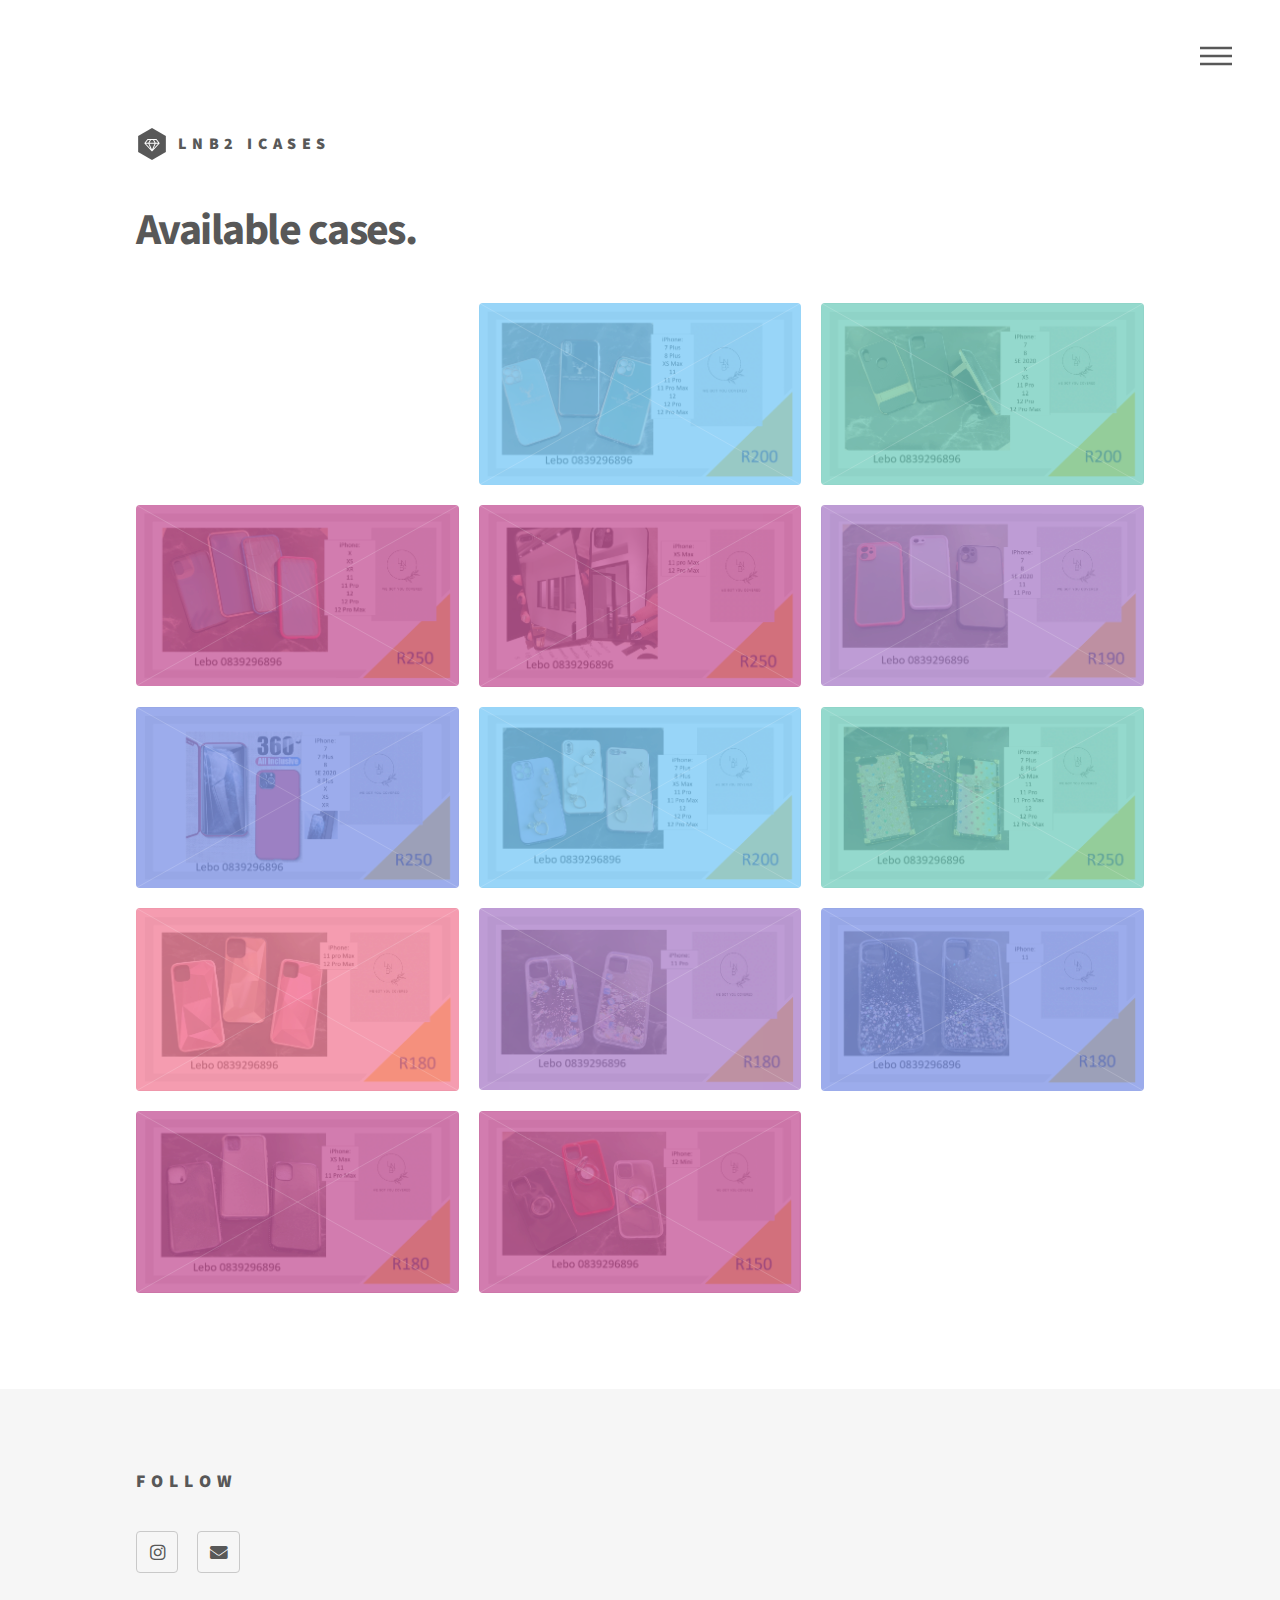
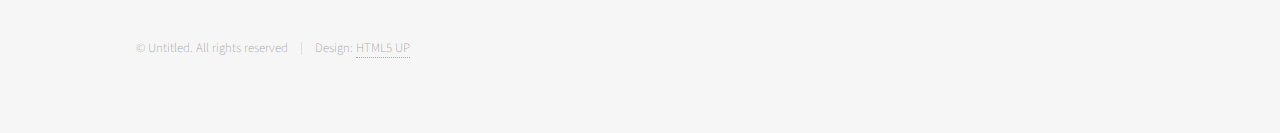
==== commit b28ada18: "the big one" ====
--- a/index.html
+++ b/index.html
@@ -1,12 +1,12 @@
 <!DOCTYPE HTML>
 <!--
-	Phantom by HTML5 UP
+	LNB2 iCases by HTML5 UP
 	html5up.net | @ajlkn
 	Free for personal and commercial use under the CCA 3.0 license (html5up.net/license)
 -->
 <html>
 	<head>
-		<title>Phantom by HTML5 UP</title>
+		<title>LNB2 iCases by HTML5 UP</title>
 		<meta charset="utf-8" />
 		<meta name="viewport" content="width=device-width, initial-scale=1, user-scalable=no" />
 		<link rel="stylesheet" href="assets/css/main.css" />
@@ -22,7 +22,7 @@
 
 							<!-- Logo -->
 								<a href="index.html" class="logo">
-									<span class="symbol"><img src="images/logo.svg" alt="" /></span><span class="title">Phantom</span>
+									<span class="symbol"><img src="images/logo.svg" alt="" /></span><span class="title">LNB2 iCases</span>
 								</a>
 
 							<!-- Nav -->
@@ -40,10 +40,9 @@
 						<h2>Menu</h2>
 						<ul>
 							<li><a href="index.html">Home</a></li>
-							<li><a href="generic.html">Ipsum veroeros</a></li>
-							<li><a href="generic.html">Tempus etiam</a></li>
-							<li><a href="generic.html">Consequat dolor</a></li>
-							<li><a href="elements.html">Elements</a></li>
+							<!--li><a href="generic.html">Coming Soon</a></li>
+							<li><a href="generic.html">Consequat dolor</a></li-->
+							<!--li><a href="elements.html">Elements</a></li-->
 						</ul>
 					</nav>
 
@@ -51,142 +50,84 @@
 					<div id="main">
 						<div class="inner">
 							<header>
-								<h1>This is Phantom, a free, fully responsive site<br />
-								template designed by <a href="http://html5up.net">HTML5 UP</a>.</h1>
-								<p>Etiam quis viverra lorem, in semper lorem. Sed nisl arcu euismod sit amet nisi euismod sed cursus arcu elementum ipsum arcu vivamus quis venenatis orci lorem ipsum et magna feugiat veroeros aliquam. Lorem ipsum dolor sit amet nullam dolore.</p>
+								<h1>Available cases.</h1>
 							</header>
 							<section class="tiles">
-								<article class="style1">
+								<article class="style2">
 									<span class="image">
-										<img src="images/pic01.jpg" alt="" />
+										<img src="images/Picture1.png" alt="" />
 									</span>
-									<a href="generic.html">
+									<!--a href="generic.html">
 										<h2>Magna</h2>
 										<div class="content">
-											<p>Sed nisl arcu euismod sit amet nisi lorem etiam dolor veroeros et feugiat.</p>
+											<p>PPPP</p>
 										</div>
-									</a>
+									</a-->
 								</article>
 								<article class="style2">
 									<span class="image">
-										<img src="images/pic02.jpg" alt="" />
+										<img src="images/Picture66.PNG" alt="" />
 									</span>
-									<a href="generic.html">
-										<h2>Lorem</h2>
-										<div class="content">
-											<p>Sed nisl arcu euismod sit amet nisi lorem etiam dolor veroeros et feugiat.</p>
-										</div>
-									</a>
 								</article>
 								<article class="style3">
 									<span class="image">
-										<img src="images/pic03.jpg" alt="" />
+										<img src="images/Picture22.PNG" alt="" />
 									</span>
-									<a href="generic.html">
-										<h2>Feugiat</h2>
-										<div class="content">
-											<p>Sed nisl arcu euismod sit amet nisi lorem etiam dolor veroeros et feugiat.</p>
-										</div>
-									</a>
 								</article>
 								<article class="style4">
 									<span class="image">
-										<img src="images/pic04.jpg" alt="" />
+										<img src="images/Picture8.png" alt="" />
 									</span>
-									<a href="generic.html">
-										<h2>Tempus</h2>
-										<div class="content">
-											<p>Sed nisl arcu euismod sit amet nisi lorem etiam dolor veroeros et feugiat.</p>
-										</div>
-									</a>
+								</article>
+								<article class="style4">
+									<span class="image">
+										<img src="images/Picture6.png" alt="" />
+									</span>
 								</article>
 								<article class="style5">
 									<span class="image">
-										<img src="images/pic05.jpg" alt="" />
+										<img src="images/Picture12.png" alt="" />
 									</span>
-									<a href="generic.html">
-										<h2>Aliquam</h2>
-										<div class="content">
-											<p>Sed nisl arcu euismod sit amet nisi lorem etiam dolor veroeros et feugiat.</p>
-										</div>
-									</a>
 								</article>
 								<article class="style6">
 									<span class="image">
-										<img src="images/pic06.jpg" alt="" />
+										<img src="images/Picture71.PNG" alt="" />
 									</span>
-									<a href="generic.html">
-										<h2>Veroeros</h2>
-										<div class="content">
-											<p>Sed nisl arcu euismod sit amet nisi lorem etiam dolor veroeros et feugiat.</p>
-										</div>
-									</a>
 								</article>
 								<article class="style2">
 									<span class="image">
-										<img src="images/pic07.jpg" alt="" />
+										<img src="images/Picture33.PNG" alt="" />
 									</span>
-									<a href="generic.html">
-										<h2>Ipsum</h2>
-										<div class="content">
-											<p>Sed nisl arcu euismod sit amet nisi lorem etiam dolor veroeros et feugiat.</p>
-										</div>
-									</a>
 								</article>
 								<article class="style3">
 									<span class="image">
-										<img src="images/pic08.jpg" alt="" />
+										<img src="images/Picture55.PNG" alt="" />
 									</span>
-									<a href="generic.html">
-										<h2>Dolor</h2>
-										<div class="content">
-											<p>Sed nisl arcu euismod sit amet nisi lorem etiam dolor veroeros et feugiat.</p>
-										</div>
-									</a>
 								</article>
 								<article class="style1">
 									<span class="image">
-										<img src="images/pic09.jpg" alt="" />
+										<img src="images/Picture4.png" alt="" />
 									</span>
-									<a href="generic.html">
-										<h2>Nullam</h2>
-										<div class="content">
-											<p>Sed nisl arcu euismod sit amet nisi lorem etiam dolor veroeros et feugiat.</p>
-										</div>
-									</a>
 								</article>
 								<article class="style5">
 									<span class="image">
-										<img src="images/pic10.jpg" alt="" />
+										<img src="images/Picture9.png" alt="" />
 									</span>
-									<a href="generic.html">
-										<h2>Ultricies</h2>
-										<div class="content">
-											<p>Sed nisl arcu euismod sit amet nisi lorem etiam dolor veroeros et feugiat.</p>
-										</div>
-									</a>
 								</article>
 								<article class="style6">
 									<span class="image">
-										<img src="images/pic11.jpg" alt="" />
+										<img src="images/Picture13.png" alt="" />
 									</span>
-									<a href="generic.html">
-										<h2>Dictum</h2>
-										<div class="content">
-											<p>Sed nisl arcu euismod sit amet nisi lorem etiam dolor veroeros et feugiat.</p>
-										</div>
-									</a>
 								</article>
 								<article class="style4">
 									<span class="image">
-										<img src="images/pic12.jpg" alt="" />
+										<img src="images/Picture15.png" alt="" />
 									</span>
-									<a href="generic.html">
-										<h2>Pretium</h2>
-										<div class="content">
-											<p>Sed nisl arcu euismod sit amet nisi lorem etiam dolor veroeros et feugiat.</p>
-										</div>
-									</a>
+								</article>
+								<article class="style4">
+									<span class="image">
+										<img src="images/Picture14.png" alt="" />
+									</span>
 								</article>
 							</section>
 						</div>
@@ -196,35 +137,10 @@
 					<footer id="footer">
 						<div class="inner">
 							<section>
-								<h2>Get in touch</h2>
-								<form method="post" action="#">
-									<div class="fields">
-										<div class="field half">
-											<input type="text" name="name" id="name" placeholder="Name" />
-										</div>
-										<div class="field half">
-											<input type="email" name="email" id="email" placeholder="Email" />
-										</div>
-										<div class="field">
-											<textarea name="message" id="message" placeholder="Message"></textarea>
-										</div>
-									</div>
-									<ul class="actions">
-										<li><input type="submit" value="Send" class="primary" /></li>
-									</ul>
-								</form>
-							</section>
-							<section>
 								<h2>Follow</h2>
 								<ul class="icons">
-									<li><a href="#" class="icon brands style2 fa-twitter"><span class="label">Twitter</span></a></li>
-									<li><a href="#" class="icon brands style2 fa-facebook-f"><span class="label">Facebook</span></a></li>
-									<li><a href="#" class="icon brands style2 fa-instagram"><span class="label">Instagram</span></a></li>
-									<li><a href="#" class="icon brands style2 fa-dribbble"><span class="label">Dribbble</span></a></li>
-									<li><a href="#" class="icon brands style2 fa-github"><span class="label">GitHub</span></a></li>
-									<li><a href="#" class="icon brands style2 fa-500px"><span class="label">500px</span></a></li>
-									<li><a href="#" class="icon solid style2 fa-phone"><span class="label">Phone</span></a></li>
-									<li><a href="#" class="icon solid style2 fa-envelope"><span class="label">Email</span></a></li>
+									<li><a href="https://www.instagram.com/lnb2_icases" class="icon brands style2 fa-instagram"><span class="label">Instagram</span></a></li>
+									<li><a href="mailto: lebogangbassie@gmail.com" class="icon solid style2 fa-envelope"><span class="label">Email</span></a></li>
 								</ul>
 							</section>
 							<ul class="copyright">
@@ -232,7 +148,6 @@
 							</ul>
 						</div>
 					</footer>
-
 			</div>
 
 		<!-- Scripts -->
--- a/assets/css/main.css
+++ b/assets/css/main.css
@@ -2,7 +2,7 @@
 @import url("https://fonts.googleapis.com/css?family=Source+Sans+Pro:300,700,900");
 
 /*
-	Phantom by HTML5 UP
+	LNB2 iCases by HTML5 UP
 	html5up.net | @ajlkn
 	Free for personal and commercial use under the CCA 3.0 license (html5up.net/license)
 */
--- a/assets/css/noscript.css
+++ b/assets/css/noscript.css
@@ -1,5 +1,5 @@
 /*
-	Phantom by HTML5 UP
+	LNB2 iCases by HTML5 UP
 	html5up.net | @ajlkn
 	Free for personal and commercial use under the CCA 3.0 license (html5up.net/license)
 */
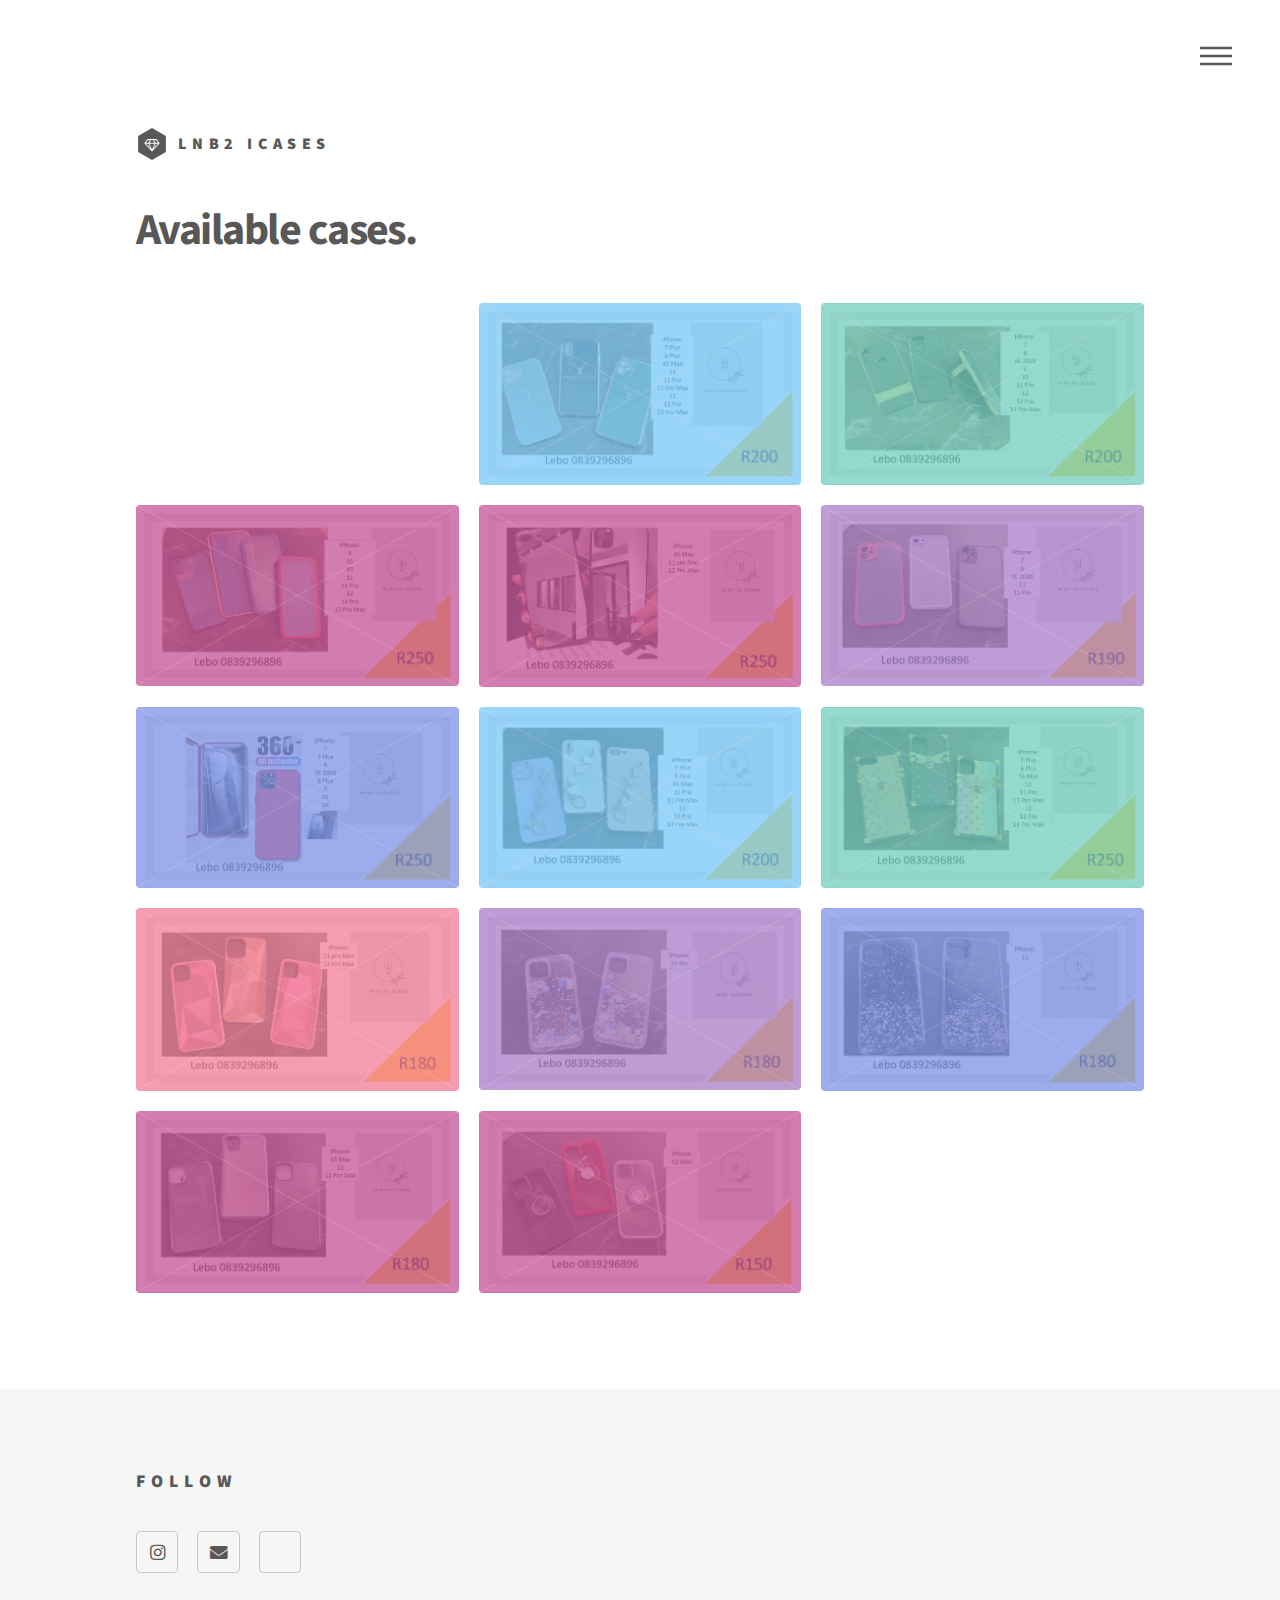
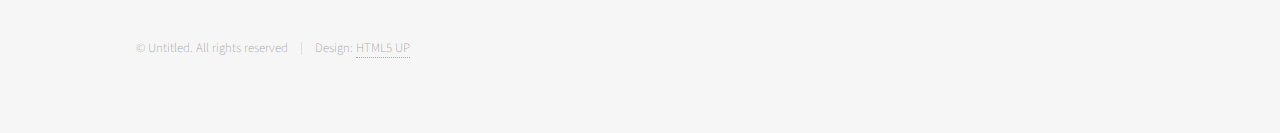
==== commit 8ddc79f3: "the big one" ====
--- a/index.html
+++ b/index.html
@@ -141,6 +141,7 @@
 								<ul class="icons">
 									<li><a href="https://www.instagram.com/lnb2_icases" class="icon brands style2 fa-instagram"><span class="label">Instagram</span></a></li>
 									<li><a href="mailto: lebogangbassie@gmail.com" class="icon solid style2 fa-envelope"><span class="label">Email</span></a></li>
+									<li><a href="https://wa.me/27839296896?text=I'm%20interested%20in%20your%20iPhone%20cases%20for%20Sale" class="icon solid style2 fa-whatsapp"><span class="label">WhatsApp</span></a></li>
 								</ul>
 							</section>
 							<ul class="copyright">
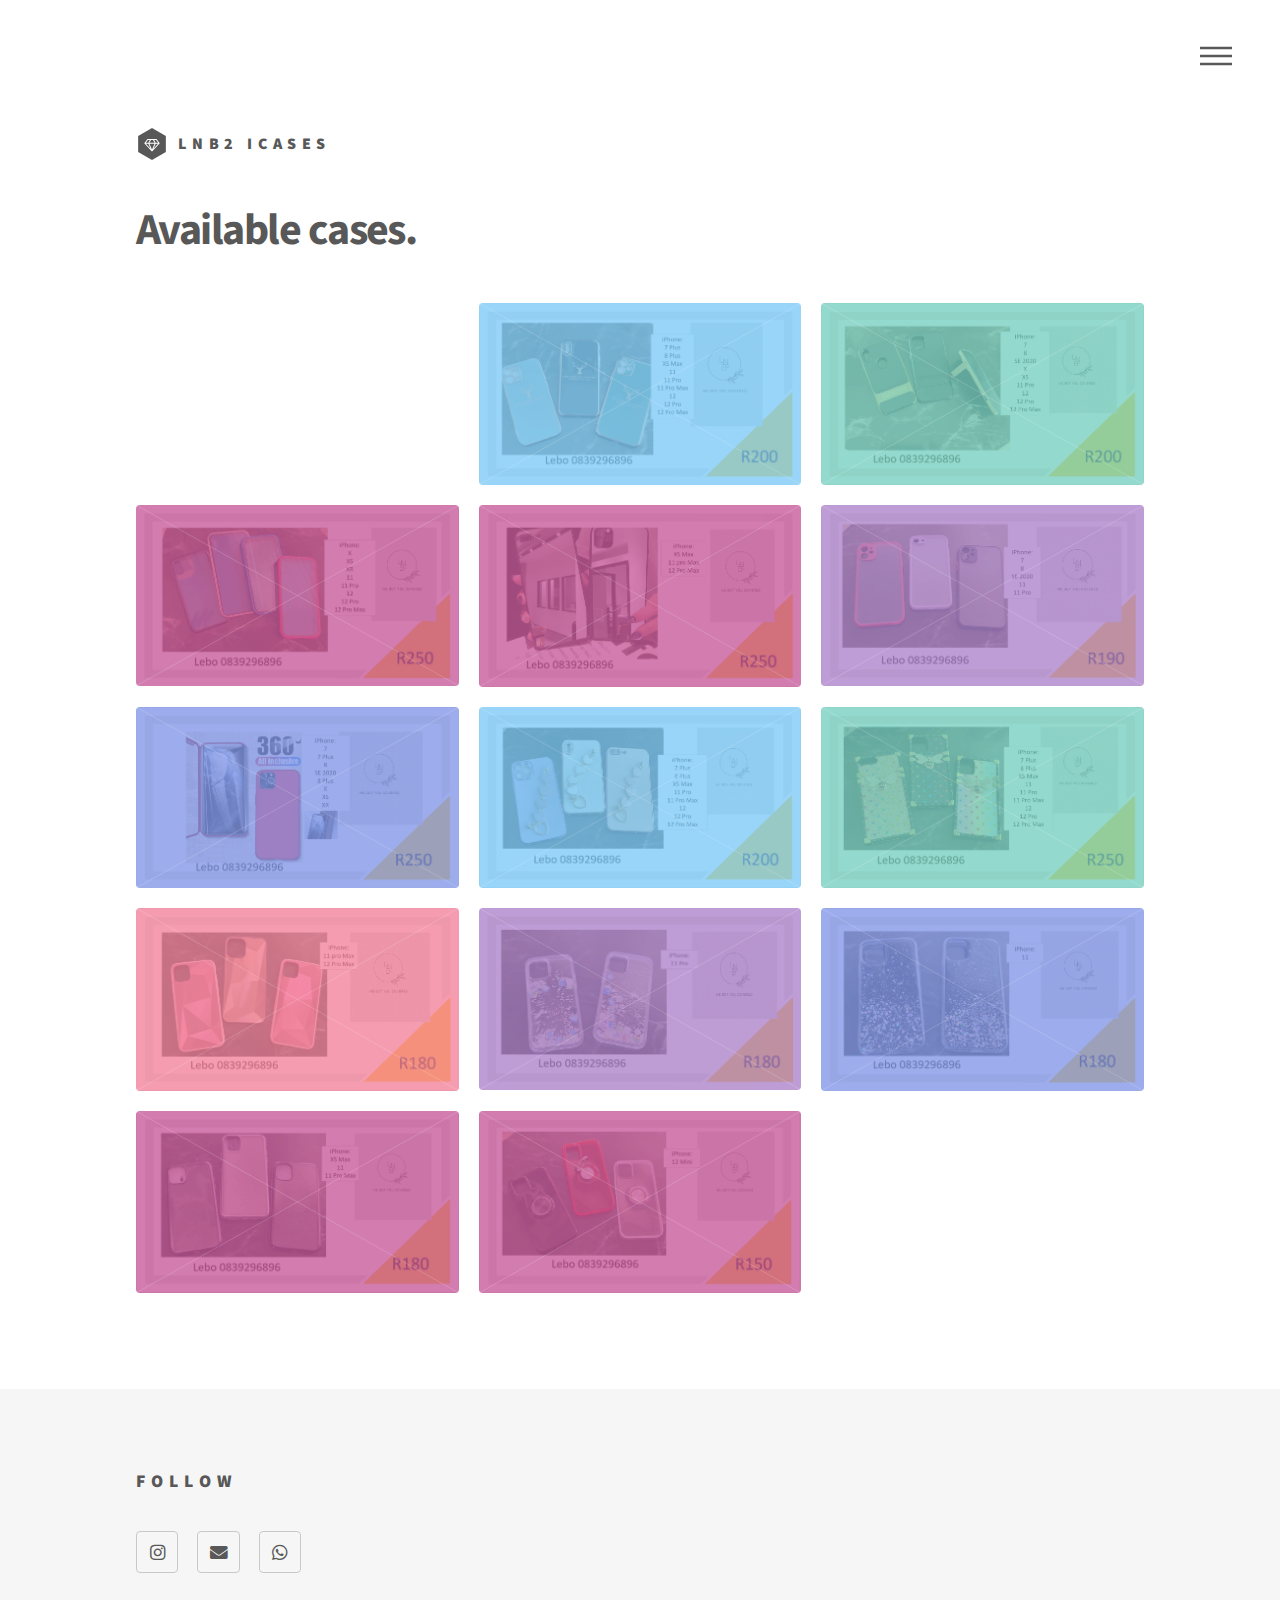
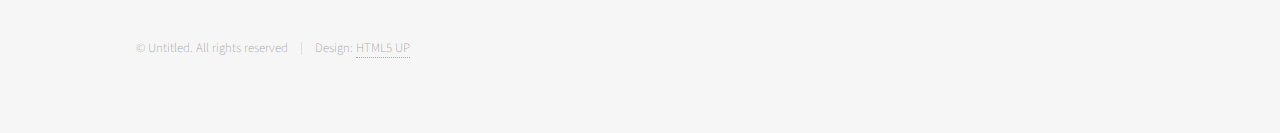
==== commit badd1e92: "the big one" ====
--- a/index.html
+++ b/index.html
@@ -6,7 +6,7 @@
 -->
 <html>
 	<head>
-		<title>LNB2 iCases by HTML5 UP</title>
+		<title>LNB2 iCases</title>
 		<meta charset="utf-8" />
 		<meta name="viewport" content="width=device-width, initial-scale=1, user-scalable=no" />
 		<link rel="stylesheet" href="assets/css/main.css" />
@@ -40,8 +40,8 @@
 						<h2>Menu</h2>
 						<ul>
 							<li><a href="index.html">Home</a></li>
-							<!--li><a href="generic.html">Coming Soon</a></li>
-							<li><a href="generic.html">Consequat dolor</a></li-->
+							<!--li><a href="generic.html">Coming Soon</a></li-->
+							<!--li><a href="generic.html">Consequat dolor</a></li-->
 							<!--li><a href="elements.html">Elements</a></li-->
 						</ul>
 					</nav>
@@ -141,7 +141,7 @@
 								<ul class="icons">
 									<li><a href="https://www.instagram.com/lnb2_icases" class="icon brands style2 fa-instagram"><span class="label">Instagram</span></a></li>
 									<li><a href="mailto: lebogangbassie@gmail.com" class="icon solid style2 fa-envelope"><span class="label">Email</span></a></li>
-									<li><a href="https://wa.me/27839296896?text=I'm%20interested%20in%20your%20iPhone%20cases%20for%20Sale" class="icon solid style2 fa-whatsapp"><span class="label">WhatsApp</span></a></li>
+									<li><a href="https://wa.me/27839296896?text=I'm%20interested%20in%20your%20iPhone%20cases%20for%20Sale" class="icon brands style2 fa-whatsapp"><span class="label">WhatsApp</span></a></li>
 								</ul>
 							</section>
 							<ul class="copyright">
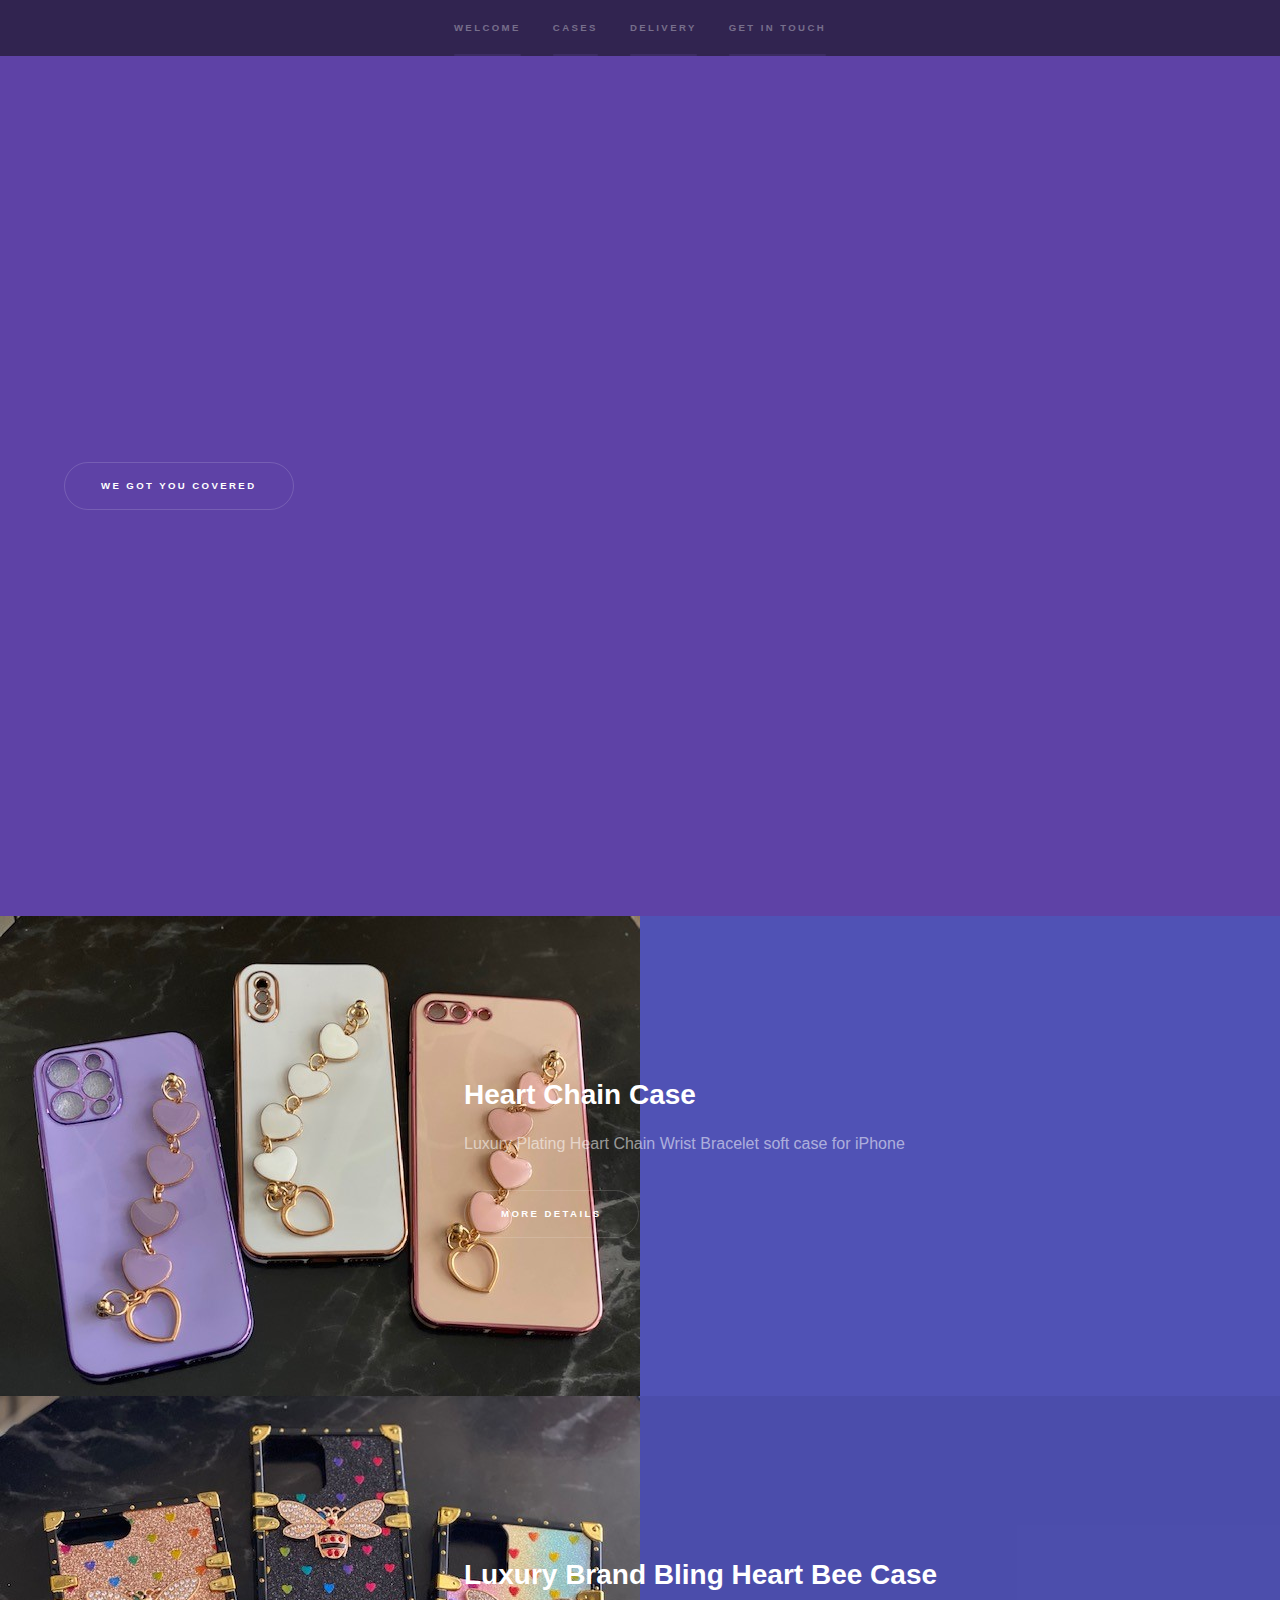
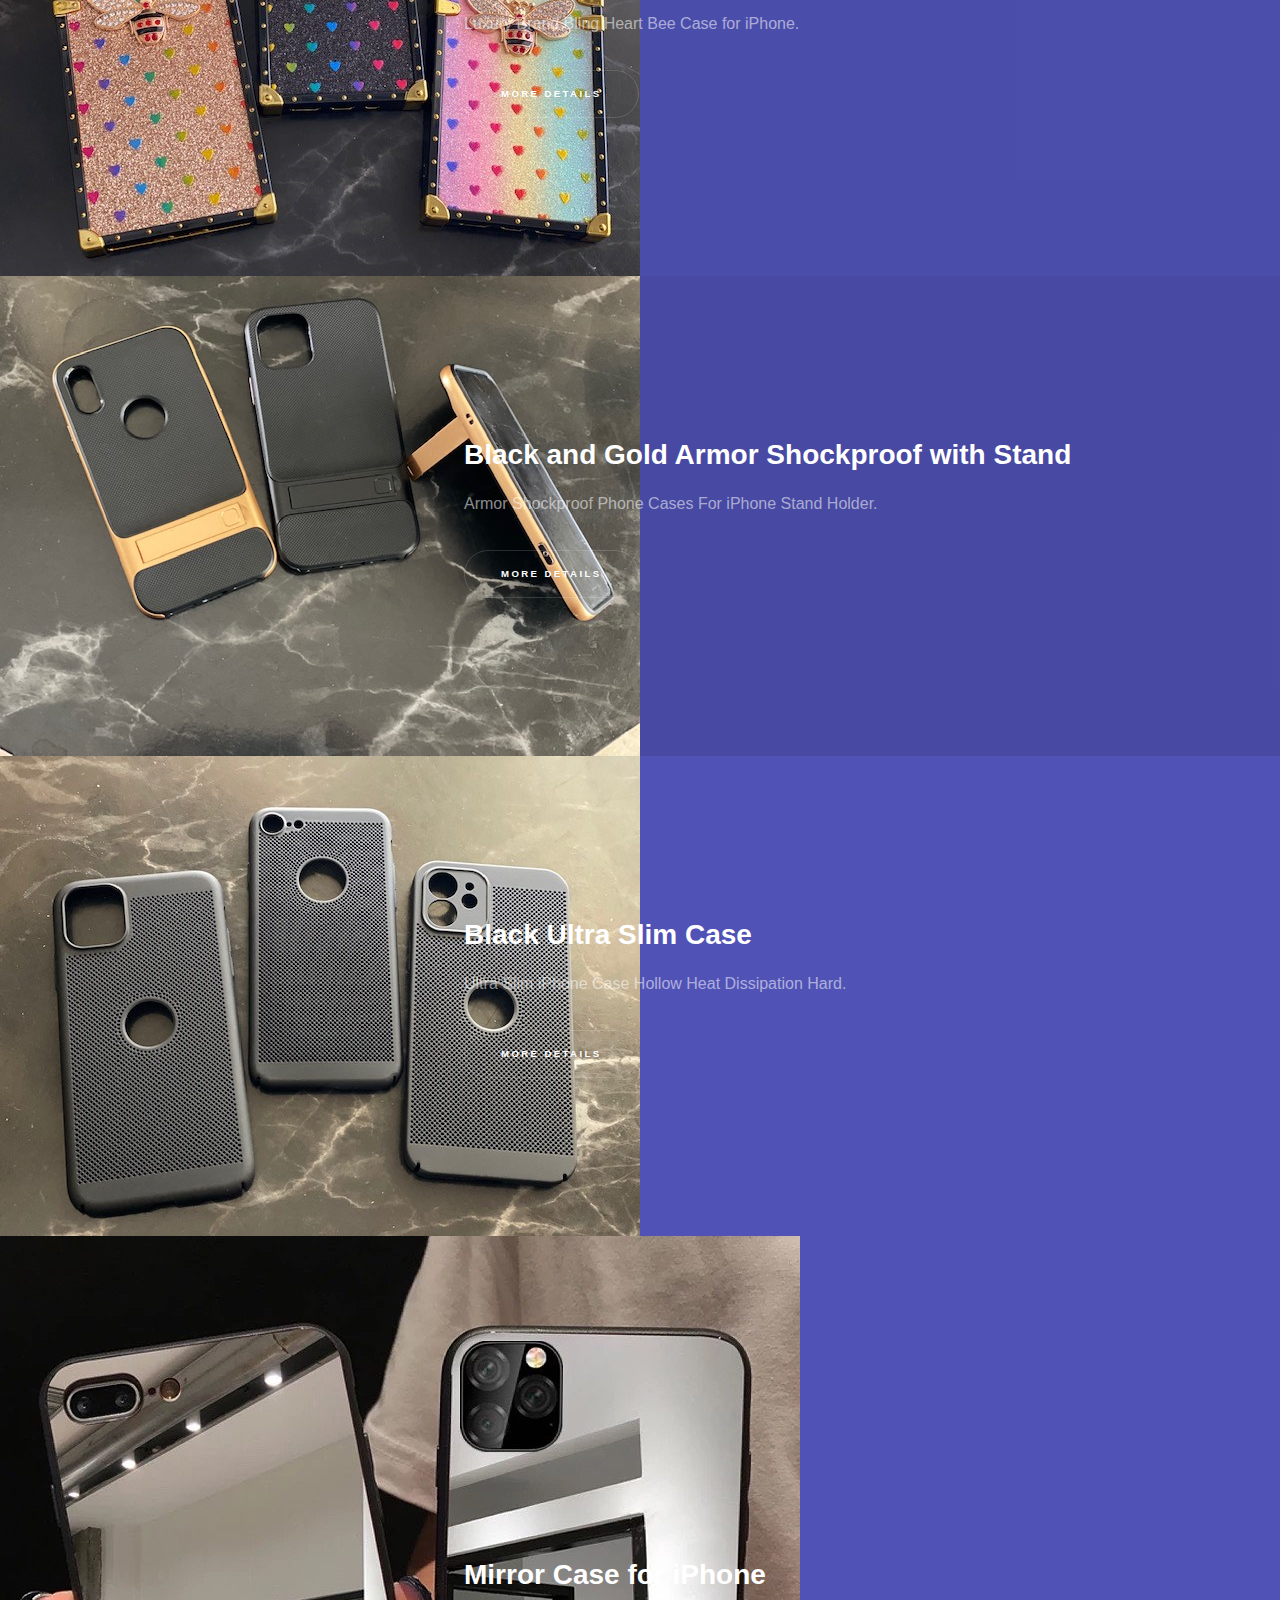
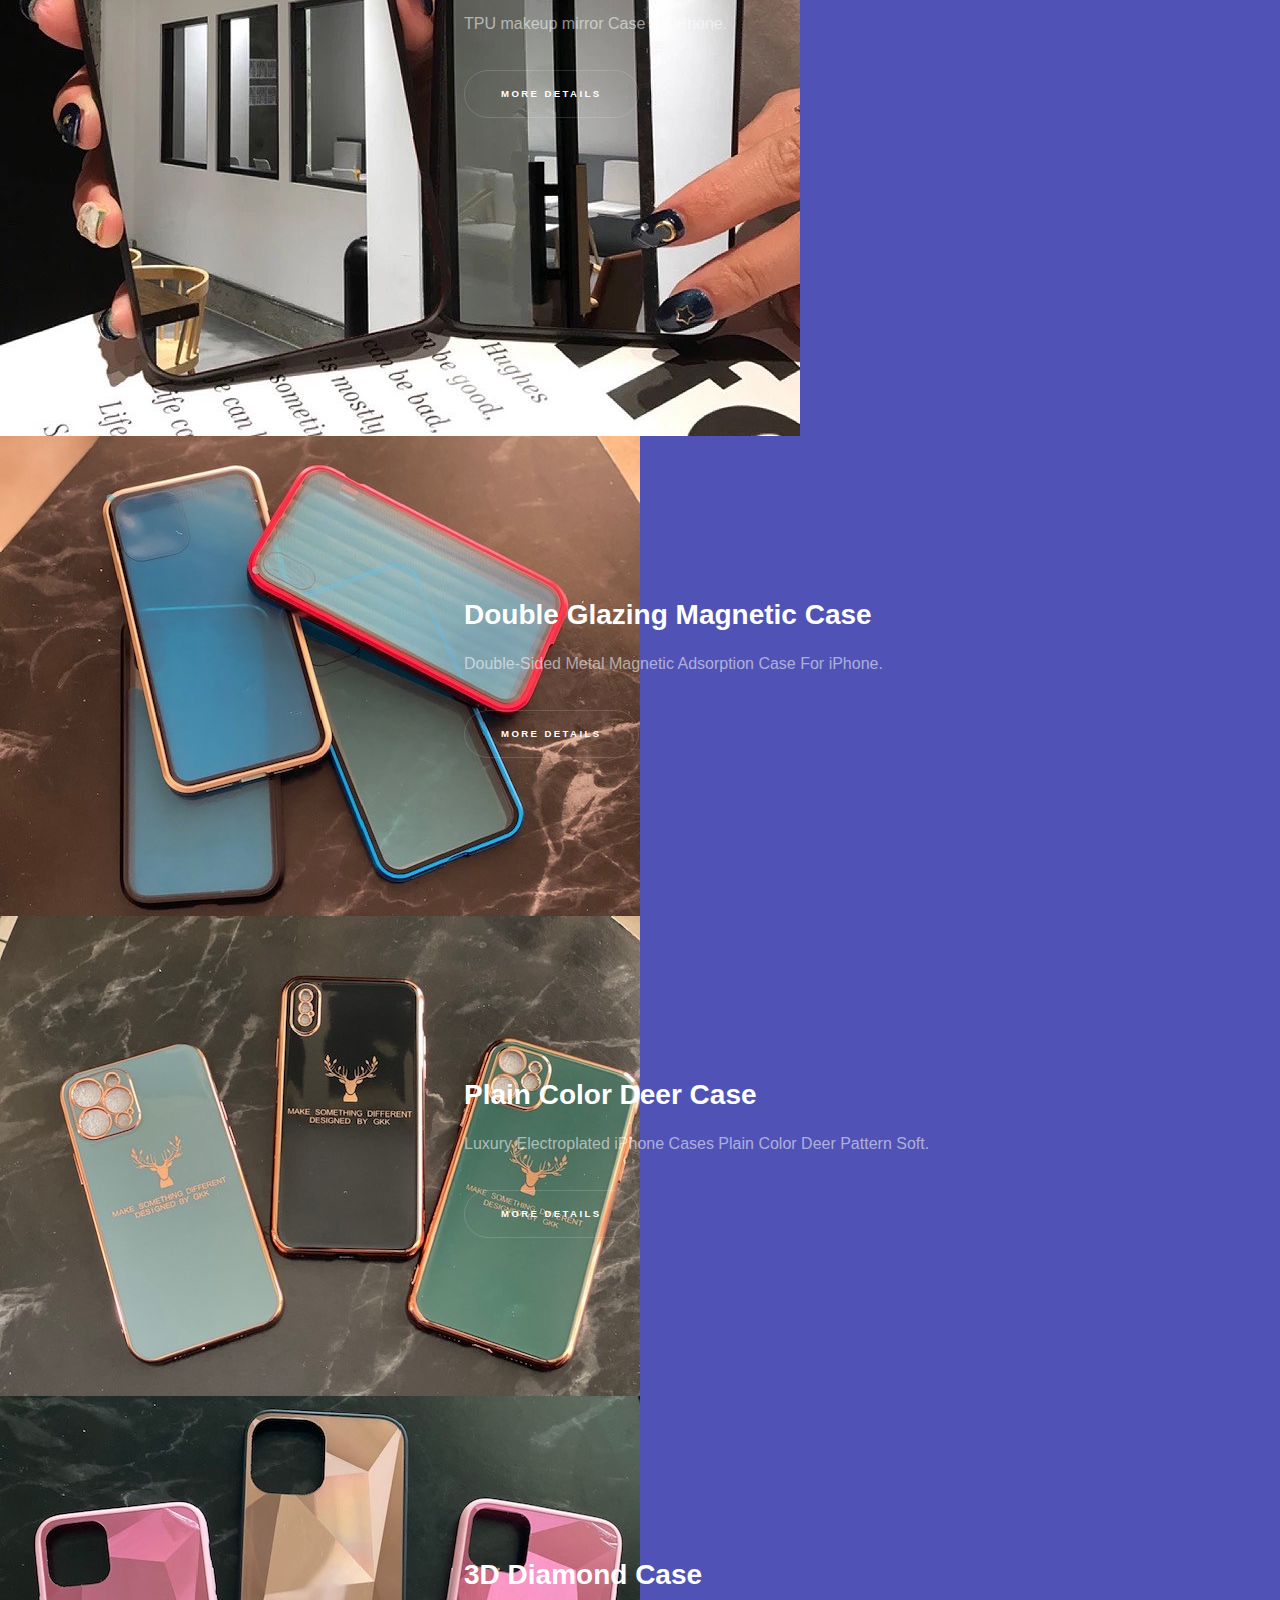
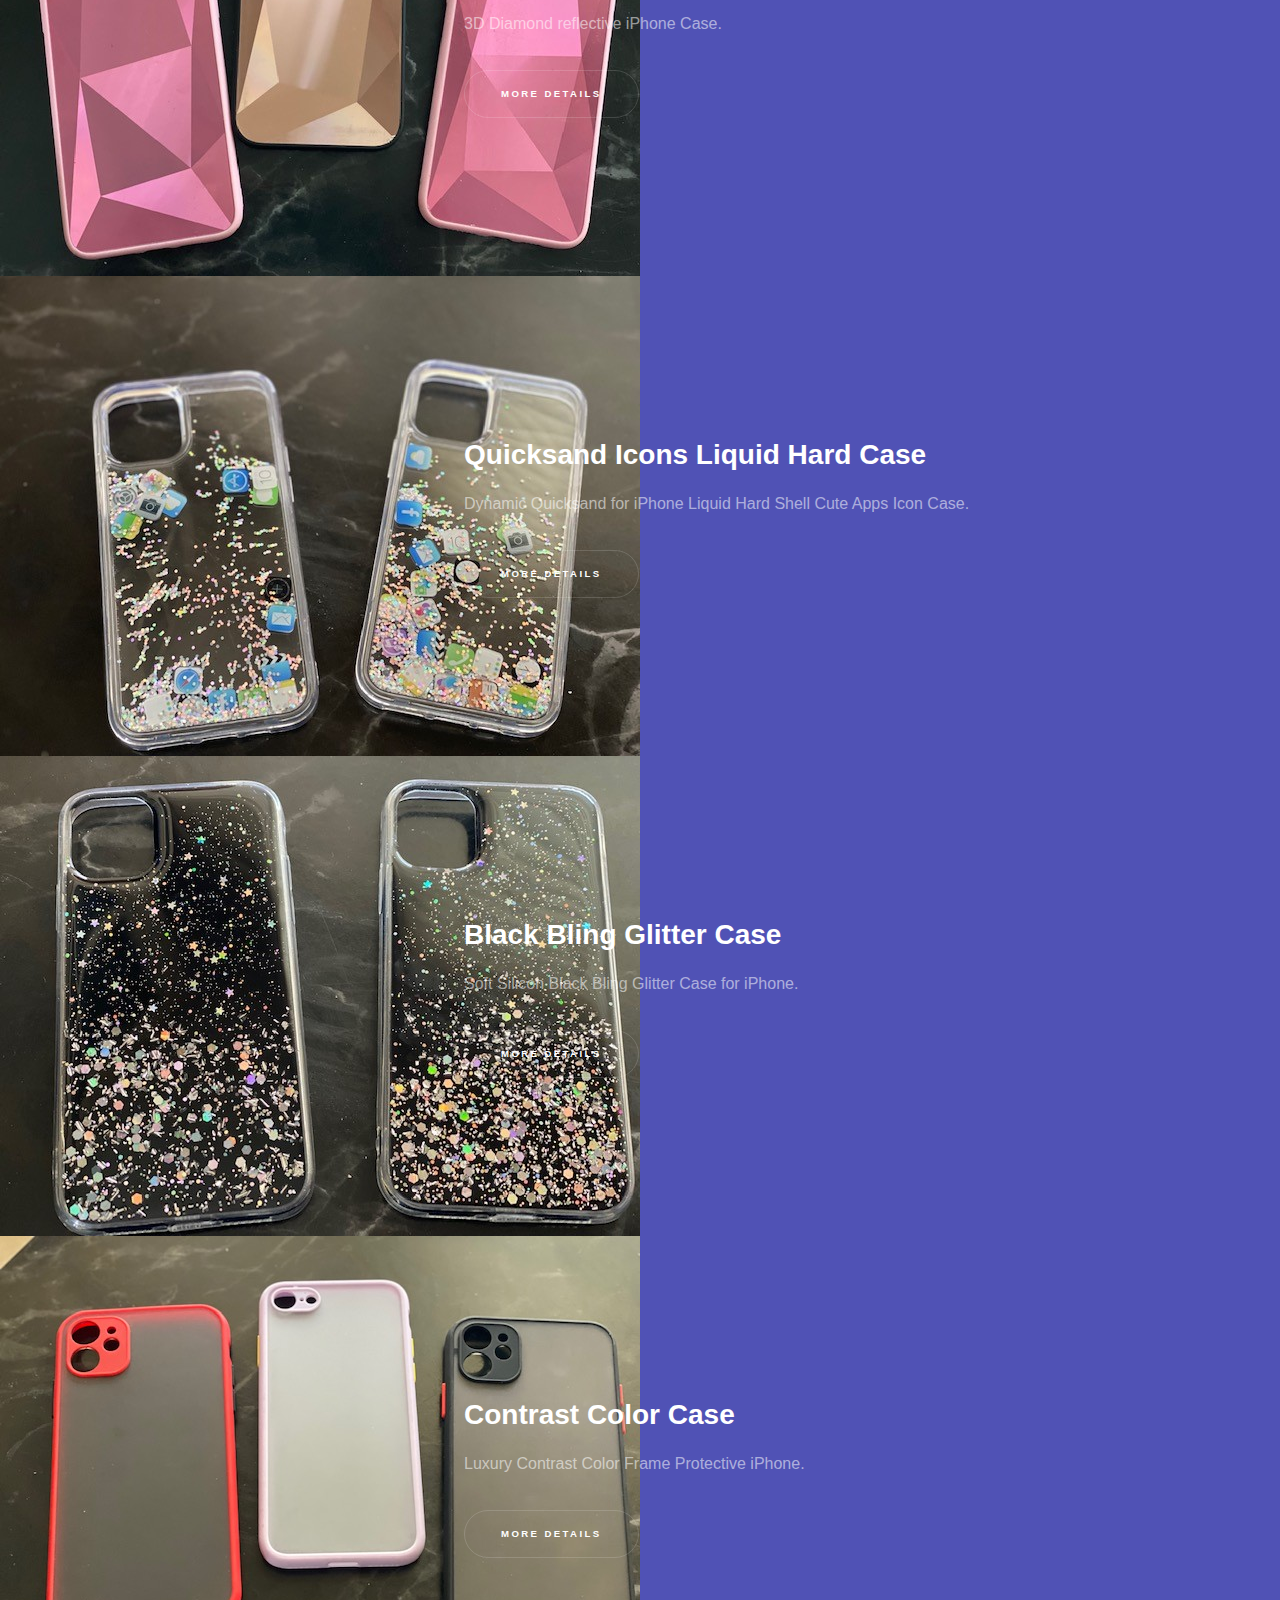
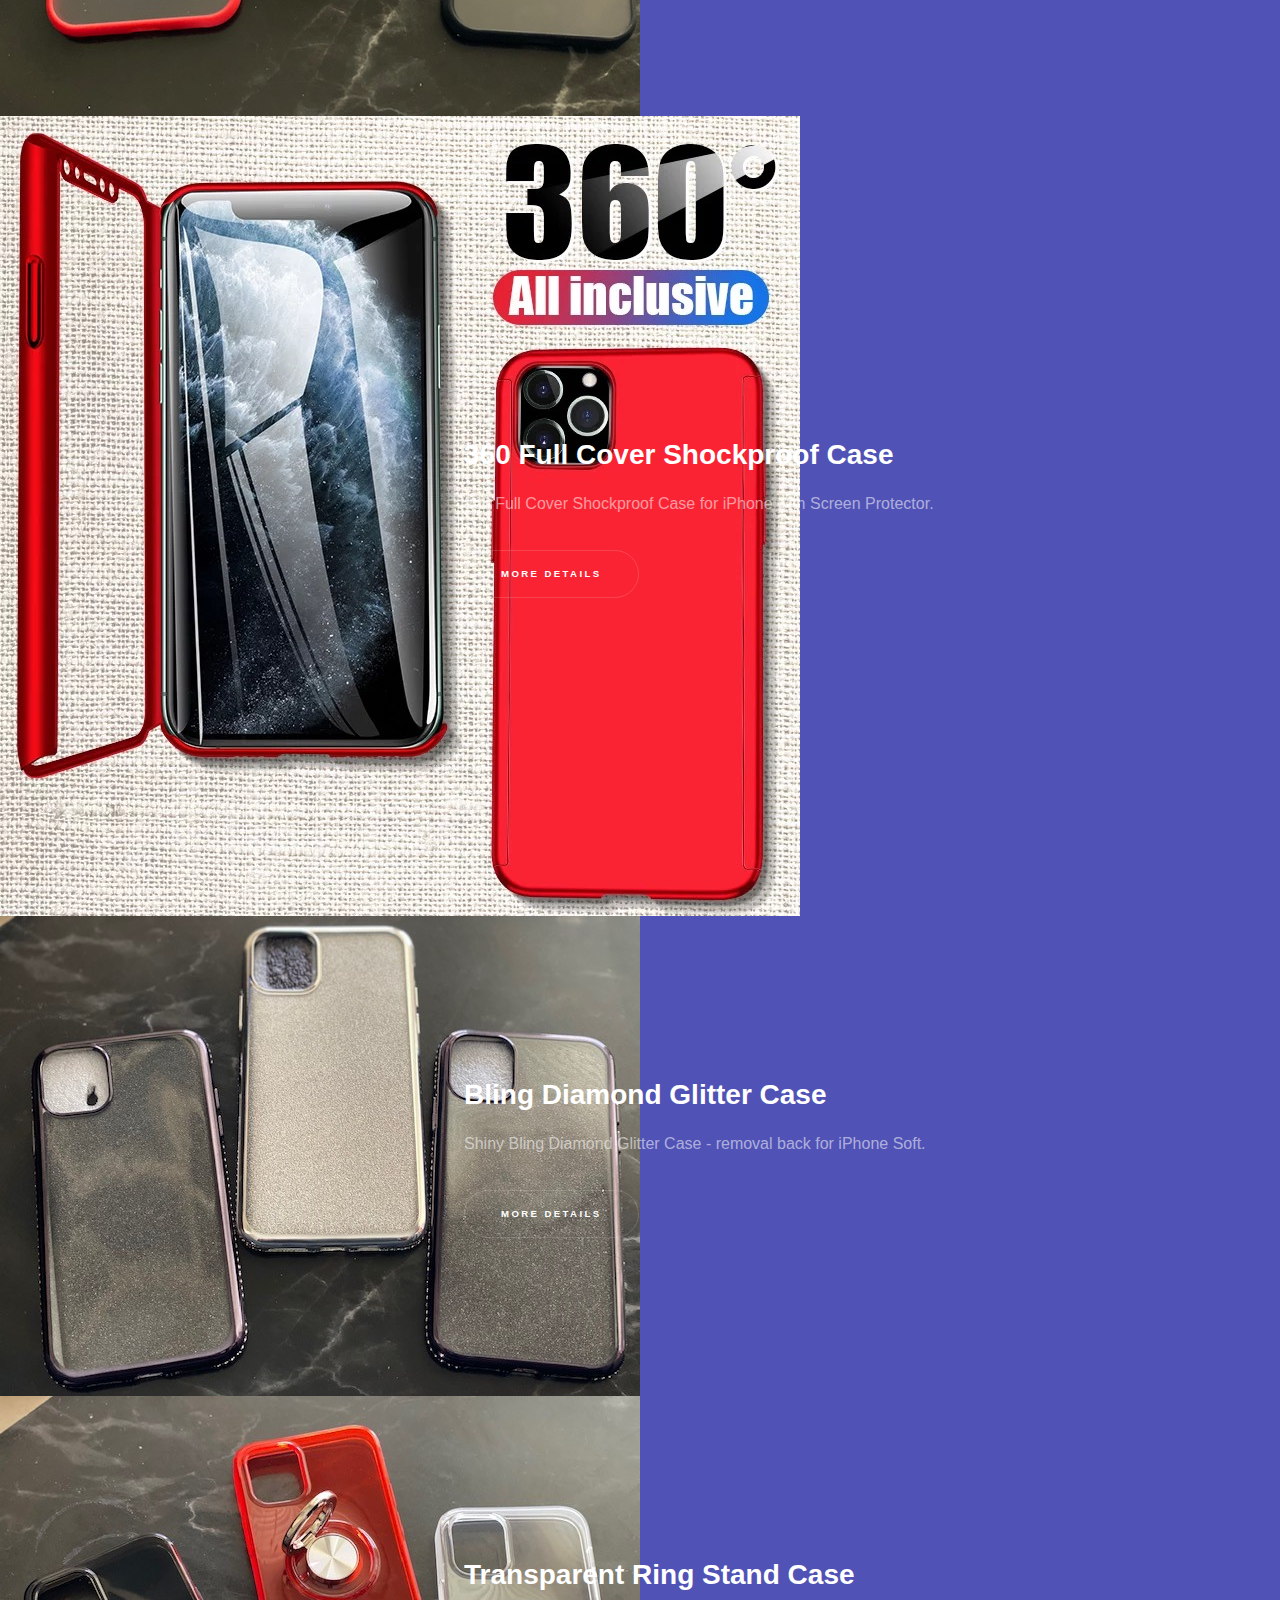
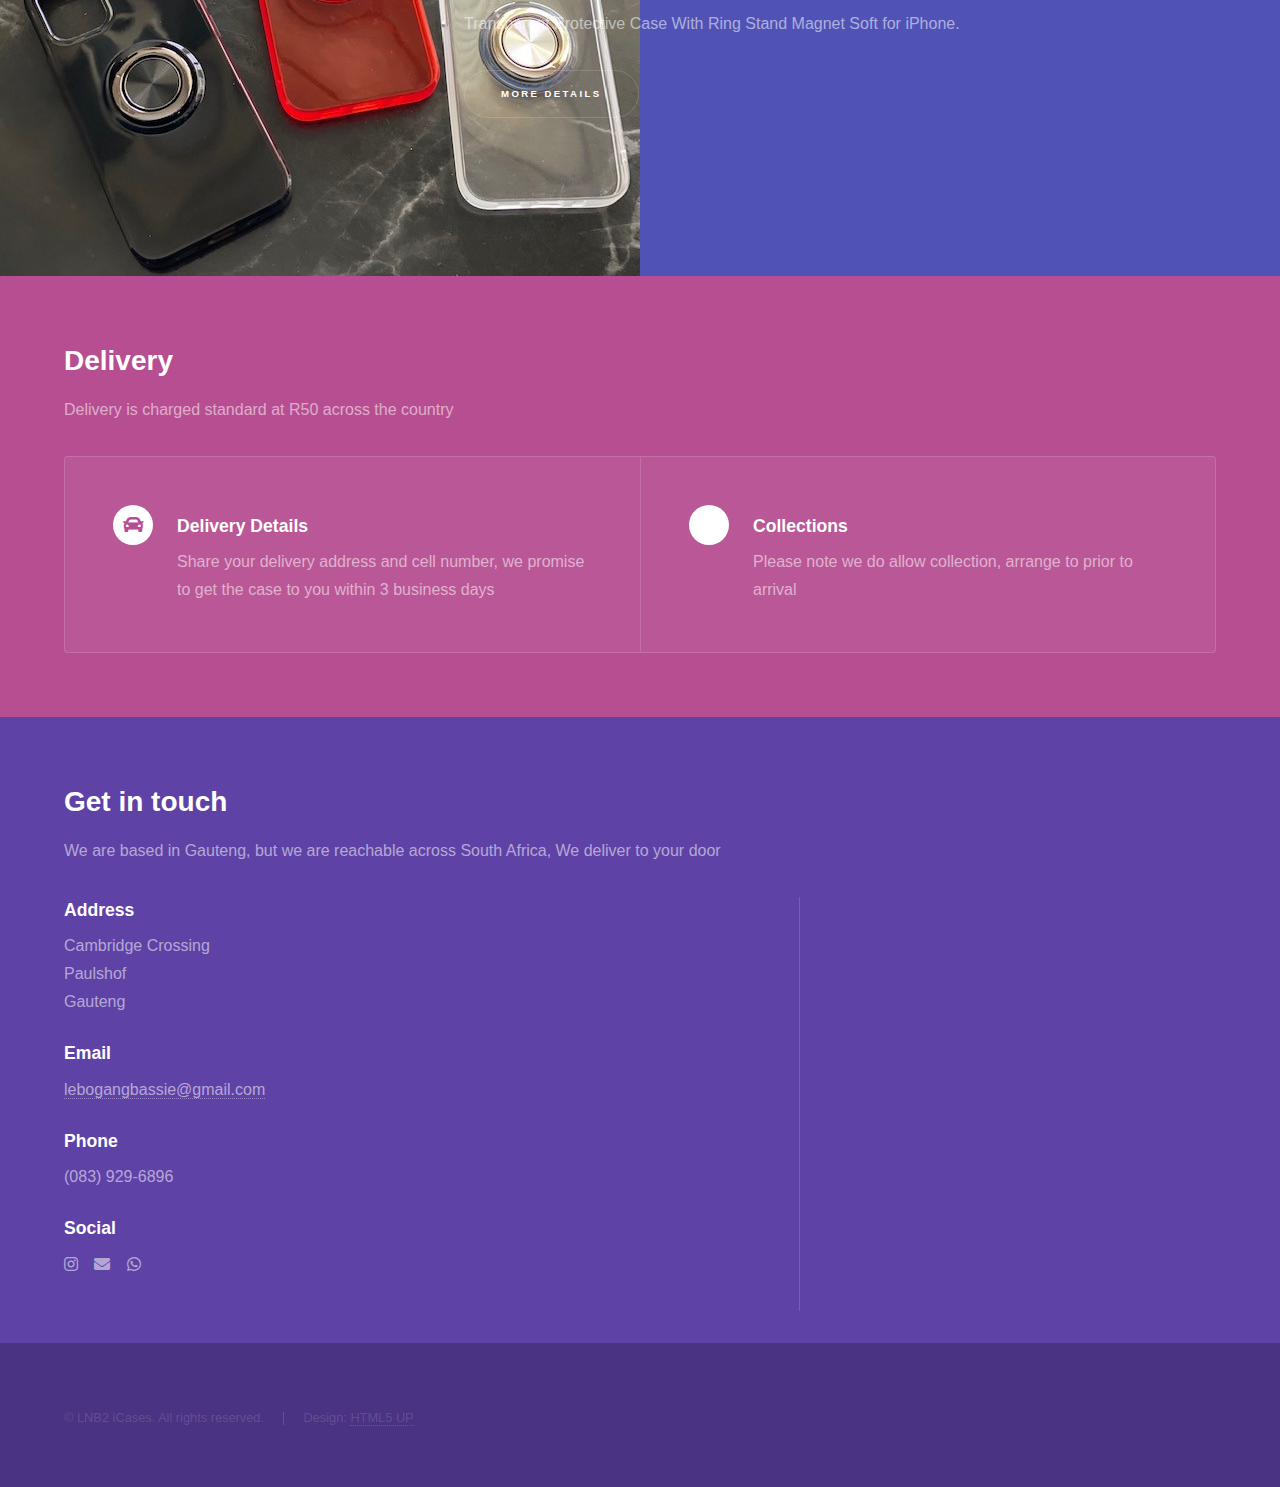
==== commit 8468f820: "the big one" ====
--- a/index.html
+++ b/index.html
@@ -1,9 +1,4 @@
 <!DOCTYPE HTML>
-<!--
-	LNB2 iCases by HTML5 UP
-	html5up.net | @ajlkn
-	Free for personal and commercial use under the CCA 3.0 license (html5up.net/license)
--->
 <html>
 	<head>
 		<title>LNB2 iCases</title>
@@ -13,146 +8,275 @@
 		<noscript><link rel="stylesheet" href="assets/css/noscript.css" /></noscript>
 	</head>
 	<body class="is-preload">
+
+		<!-- Sidebar -->
+			<section id="sidebar">
+				<div class="inner">
+					<nav>
+						<ul>
+							<li><a href="#intro">Welcome</a></li>
+							<li><a href="#one">Cases</a></li>
+							<li><a href="#two">Delivery</a></li>
+							<li><a href="#three">Get in touch</a></li>
+						</ul>
+					</nav>
+				</div>
+			</section>
+
 		<!-- Wrapper -->
 			<div id="wrapper">
 
-				<!-- Header -->
-					<header id="header">
+				<!-- Intro -->
+					<section id="intro" class="wrapper style1 fullscreen fade-up">
 						<div class="inner">
-
-							<!-- Logo -->
-								<a href="index.html" class="logo">
-									<span class="symbol"><img src="images/logo.svg" alt="" /></span><span class="title">LNB2 iCases</span>
-								</a>
-
-							<!-- Nav -->
-								<nav>
-									<ul>
-										<li><a href="#menu">Menu</a></li>
-									</ul>
-								</nav>
-
-						</div>
-					</header>
-
-				<!-- Menu -->
-					<nav id="menu">
-						<h2>Menu</h2>
-						<ul>
-							<li><a href="index.html">Home</a></li>
-							<!--li><a href="generic.html">Coming Soon</a></li-->
-							<!--li><a href="generic.html">Consequat dolor</a></li-->
-							<!--li><a href="elements.html">Elements</a></li-->
-						</ul>
-					</nav>
-
-				<!-- Main -->
-					<div id="main">
-						<div class="inner">
-							<header>
-								<h1>Available cases.</h1>
-							</header>
-							<section class="tiles">
-								<article class="style2">
-									<span class="image">
-										<img src="images/Picture1.png" alt="" />
-									</span>
-									<!--a href="generic.html">
-										<h2>Magna</h2>
-										<div class="content">
-											<p>PPPP</p>
-										</div>
-									</a-->
-								</article>
-								<article class="style2">
-									<span class="image">
-										<img src="images/Picture66.PNG" alt="" />
-									</span>
-								</article>
-								<article class="style3">
-									<span class="image">
-										<img src="images/Picture22.PNG" alt="" />
-									</span>
-								</article>
-								<article class="style4">
-									<span class="image">
-										<img src="images/Picture8.png" alt="" />
-									</span>
-								</article>
-								<article class="style4">
-									<span class="image">
-										<img src="images/Picture6.png" alt="" />
-									</span>
-								</article>
-								<article class="style5">
-									<span class="image">
-										<img src="images/Picture12.png" alt="" />
-									</span>
-								</article>
-								<article class="style6">
-									<span class="image">
-										<img src="images/Picture71.PNG" alt="" />
-									</span>
-								</article>
-								<article class="style2">
-									<span class="image">
-										<img src="images/Picture33.PNG" alt="" />
-									</span>
-								</article>
-								<article class="style3">
-									<span class="image">
-										<img src="images/Picture55.PNG" alt="" />
-									</span>
-								</article>
-								<article class="style1">
-									<span class="image">
-										<img src="images/Picture4.png" alt="" />
-									</span>
-								</article>
-								<article class="style5">
-									<span class="image">
-										<img src="images/Picture9.png" alt="" />
-									</span>
-								</article>
-								<article class="style6">
-									<span class="image">
-										<img src="images/Picture13.png" alt="" />
-									</span>
-								</article>
-								<article class="style4">
-									<span class="image">
-										<img src="images/Picture15.png" alt="" />
-									</span>
-								</article>
-								<article class="style4">
-									<span class="image">
-										<img src="images/Picture14.png" alt="" />
-									</span>
-								</article>
-							</section>
-						</div>
-					</div>
-
-				<!-- Footer -->
-					<footer id="footer">
-						<div class="inner">
-							<section>
-								<h2>Follow</h2>
-								<ul class="icons">
-									<li><a href="https://www.instagram.com/lnb2_icases" class="icon brands style2 fa-instagram"><span class="label">Instagram</span></a></li>
-									<li><a href="mailto: lebogangbassie@gmail.com" class="icon solid style2 fa-envelope"><span class="label">Email</span></a></li>
-									<li><a href="https://wa.me/27839296896?text=I'm%20interested%20in%20your%20iPhone%20cases%20for%20Sale" class="icon brands style2 fa-whatsapp"><span class="label">WhatsApp</span></a></li>
-								</ul>
-							</section>
-							<ul class="copyright">
-								<li>&copy; Untitled. All rights reserved</li><li>Design: <a href="http://html5up.net">HTML5 UP</a></li>
+							<ul class="actions">
+								<li><a href="#one" class="button scrolly">We got you covered</a></li>
 							</ul>
 						</div>
-					</footer>
+					</section>
+
+				<!-- One -->
+					<section id="one" class="wrapper style2 spotlights">
+						<section>
+							<a href="#" class="image"><img src="images/IMG_9274.jpg" alt="" data-position="center center" /></a>
+							<div class="content">
+								<div class="inner">
+									<h2>Heart Chain Case</h2>
+									<p>Luxury Plating Heart Chain Wrist Bracelet soft case for iPhone</p>
+									<ul class="actions">
+										<li><a href="generic.html" class="button">More details</a></li>
+									</ul>
+								</div>
+							</div>
+						</section>
+						<section>
+							<a href="#" class="image"><img src="images/IMG_9275.jpg" alt="" data-position="top center" /></a>
+							<div class="content">
+								<div class="inner">
+									<h2>Luxury Brand Bling Heart Bee Case</h2>
+									<p>Luxury Brand Bling Heart Bee Case for iPhone.</p>
+									<ul class="actions">
+										<li><a href="generic.html" class="button">More details</a></li>
+									</ul>
+								</div>
+							</div>
+						</section>
+						<section>
+							<a href="#" class="image"><img src="images/IMG_9272.jpg" alt="" data-position="25% 25%" /></a>
+							<div class="content">
+								<div class="inner">
+									<h2>Black and Gold Armor Shockproof with Stand</h2>
+									<p>Armor Shockproof Phone Cases For iPhone Stand Holder.</p>
+									<ul class="actions">
+										<li><a href="generic.html" class="button">More details</a></li>
+									</ul>
+								</div>
+							</div>
+						</section>
+						<section>
+							<a href="#" class="image"><img src="images/IMG_9284.jpg" alt="" data-position="center center" /></a>
+							<div class="content">
+								<div class="inner">
+									<h2>Black Ultra Slim Case</h2>
+									<p>Ultra Slim iPhone Case Hollow Heat Dissipation Hard.</p>
+									<ul class="actions">
+										<li><a href="generic.html" class="button">More details</a></li>
+									</ul>
+								</div>
+							</div>
+						</section>
+						<section>
+							<a href="#" class="image"><img src="images/mirror.JPG" alt="" data-position="top center" /></a>
+							<div class="content">
+								<div class="inner">
+									<h2>Mirror Case for iPhone</h2>
+									<p>TPU makeup mirror Case for iPhone.</p>
+									<ul class="actions">
+										<li><a href="generic.html" class="button">More details</a></li>
+									</ul>
+								</div>
+							</div>
+						</section>
+						<section>
+							<a href="#" class="image"><img src="images/IMG_9283.jpg" alt="" data-position="25% 25%" /></a>
+							<div class="content">
+								<div class="inner">
+									<h2>Double Glazing Magnetic Case</h2>
+									<p>Double-Sided Metal Magnetic Adsorption Case For iPhone.</p>
+									<ul class="actions">
+										<li><a href="generic.html" class="button">More details</a></li>
+									</ul>
+								</div>
+							</div>
+						</section>
+						<section>
+							<a href="#" class="image"><img src="images/IMG_9270.jpg" alt="" data-position="center center" /></a>
+							<div class="content">
+								<div class="inner">
+									<h2>Plain Color Deer Case</h2>
+									<p>Luxury Electroplated iPhone Cases Plain Color Deer Pattern Soft.</p>
+									<ul class="actions">
+										<li><a href="generic.html" class="button">More details</a></li>
+									</ul>
+								</div>
+							</div>
+						</section>
+						<section>
+							<a href="#" class="image"><img src="images/IMG_9281.jpg" alt="" data-position="top center" /></a>
+							<div class="content">
+								<div class="inner">
+									<h2>3D Diamond Case</h2>
+									<p>3D Diamond reflective iPhone Case.</p>
+									<ul class="actions">
+										<li><a href="generic.html" class="button">More details</a></li>
+									</ul>
+								</div>
+							</div>
+						</section>
+						<section>
+							<a href="#" class="image"><img src="images/IMG_9277.jpg" alt="" data-position="25% 25%" /></a>
+							<div class="content">
+								<div class="inner">
+									<h2>Quicksand Icons Liquid Hard Case</h2>
+									<p>Dynamic Quicksand for iPhone Liquid Hard Shell Cute Apps Icon Case.</p>
+									<ul class="actions">
+										<li><a href="generic.html" class="button">More details</a></li>
+									</ul>
+								</div>
+							</div>
+						</section>
+						<section>
+							<a href="#" class="image"><img src="images/IMG_9278.jpg" alt="" data-position="top center" /></a>
+							<div class="content">
+								<div class="inner">
+									<h2>Black Bling Glitter Case</h2>
+									<p>Soft Silicon Black Bling Glitter Case for iPhone.</p>
+									<ul class="actions">
+										<li><a href="generic.html" class="button">More details</a></li>
+									</ul>
+								</div>
+							</div>
+						</section>
+						<section>
+							<a href="#" class="image"><img src="images/IMG_9276.jpg" alt="" data-position="25% 25%" /></a>
+							<div class="content">
+								<div class="inner">
+									<h2>Contrast Color Case</h2>
+									<p>Luxury Contrast Color Frame Protective iPhone.</p>
+									<ul class="actions">
+										<li><a href="generic.html" class="button">More details</a></li>
+									</ul>
+								</div>
+							</div>
+						</section>
+						<section>
+							<a href="#" class="image"><img src="images/IMG_8327.JPG" alt="" data-position="25% 25%" /></a>
+							<div class="content">
+								<div class="inner">
+									<h2>360 Full Cover Shockproof Case</h2>
+									<p>360 Full Cover Shockproof Case for iPhone with Screen Protector.</p>
+									<ul class="actions">
+										<li><a href="generic.html" class="button">More details</a></li>
+									</ul>
+								</div>
+							</div>
+						</section>
+						<section>
+							<a href="#" class="image"><img src="images/IMG_9280.jpg" alt="" data-position="top center" /></a>
+							<div class="content">
+								<div class="inner">
+									<h2>Bling Diamond Glitter Case</h2>
+									<p>Shiny Bling Diamond Glitter Case - removal back for iPhone Soft.</p>
+									<ul class="actions">
+										<li><a href="generic.html" class="button">More details</a></li>
+									</ul>
+								</div>
+							</div>
+						</section>
+						<section>
+							<a href="#" class="image"><img src="images/IMG_9285.jpg" alt="" data-position="25% 25%" /></a>
+							<div class="content">
+								<div class="inner">
+									<h2>Transparent Ring Stand Case</h2>
+									<p>Transparent Protective Case With Ring Stand Magnet Soft for iPhone.</p>
+									<ul class="actions">
+										<li><a href="generic.html" class="button">More details</a></li>
+									</ul>
+								</div>
+							</div>
+						</section>
+					</section>
+
+				<!-- Two -->
+					<section id="two" class="wrapper style3 fade-up">
+						<div class="inner">
+							<h2>Delivery</h2>
+							<p>Delivery is charged standard at R50 across the country</p>
+							<div class="features">
+								<section>
+									<span class="icon solid major fa-car"></span>
+									<h3>Delivery Details</h3>
+									<p>Share your delivery address and cell number, we promise to get the case to you within 3 business days</p>
+								</section>
+								<section>
+									<span class="icon solid major fa-mailchimp"></span>
+									<h3>Collections</h3>
+									<p>Please note we do allow collection, arrange to prior to arrival</p>
+								</section>
+							</div>
+						</div>
+					</section>
+
+				<!-- Three -->
+					<section id="three" class="wrapper style1 fade-up">
+						<div class="inner">
+							<h2>Get in touch</h2>
+							<p>We are based in Gauteng, but we are reachable across South Africa, We deliver to your door</p>
+							<div class="split style1">
+								<section>
+									<ul class="contact">
+										<li>
+											<h3>Address</h3>
+											<span>Cambridge Crossing<br/>
+											Paulshof<br/>
+											Gauteng</span>
+										</li>
+										<li>
+											<h3>Email</h3>
+											<a href="#">lebogangbassie@gmail.com</a>
+										</li>
+										<li>
+											<h3>Phone</h3>
+											<span>(083) 929-6896</span>
+										</li>
+										<li>
+											<h3>Social</h3>
+											<ul class="icons">
+												<li><a href="https://www.instagram.com/lnb2_icases" class="icon brands style2 fa-instagram"><span class="label">Instagram</span></a></li>
+												<li><a href="mailto: lebogangbassie@gmail.com" class="icon solid style2 fa-envelope"><span class="label">Email</span></a></li>
+												<li><a href="https://wa.me/27839296896?text=I'm%20interested%20in%20your%20iPhone%20cases%20for%20Sale" class="icon brands style2 fa-whatsapp"><span class="label">WhatsApp</span></a></li>
+											</ul>
+										</li>
+									</ul>
+								</section>
+							</div>
+						</div>
+					</section>
 			</div>
+
+		<!-- Footer -->
+			<footer id="footer" class="wrapper style1-alt">
+				<div class="inner">
+					<ul class="menu">
+						<li>&copy; LNB2 iCases. All rights reserved.</li><li>Design: <a href="http://html5up.net">HTML5 UP</a></li>
+					</ul>
+				</div>
+			</footer>
 
 		<!-- Scripts -->
 			<script src="assets/js/jquery.min.js"></script>
+			<script src="assets/js/jquery.scrollex.min.js"></script>
+			<script src="assets/js/jquery.scrolly.min.js"></script>
 			<script src="assets/js/browser.min.js"></script>
 			<script src="assets/js/breakpoints.min.js"></script>
 			<script src="assets/js/util.js"></script>
--- a/assets/css/main.css
+++ b/assets/css/main.css
@@ -1,8 +1,7 @@
 @import url(fontawesome-all.min.css);
-@import url("https://fonts.googleapis.com/css?family=Source+Sans+Pro:300,700,900");
 
 /*
-	LNB2 iCases by HTML5 UP
+	Hyperspace by HTML5 UP
 	html5up.net | @ajlkn
 	Free for personal and commercial use under the CCA 3.0 license (html5up.net/license)
 */
@@ -99,7 +98,7 @@
 	}
 
 	body {
-		background: #ffffff;
+		background: #312450;
 	}
 
 		body.is-preload *, body.is-preload *:before, body.is-preload *:after {
@@ -116,17 +115,17 @@
 /* Type */
 
 	body, input, select, textarea {
-		color: #585858;
-		font-family: "Source Sans Pro", Helvetica, sans-serif;
-		font-size: 16pt;
-		font-weight: 300;
+		color: rgba(255, 255, 255, 0.55);
+		font-family: Arial, Helvetica, sans-serif;
+		font-size: 16.5pt;
+		font-weight: normal;
 		line-height: 1.75;
 	}
 
 		@media screen and (max-width: 1680px) {
 
 			body, input, select, textarea {
-				font-size: 14pt;
+				font-size: 13pt;
 			}
 
 		}
@@ -139,23 +138,32 @@
 
 		}
 
+		@media screen and (max-width: 360px) {
+
+			body, input, select, textarea {
+				font-size: 11pt;
+			}
+
+		}
+
 	a {
-		-moz-transition: border-bottom-color 0.2s ease, color 0.2s ease;
-		-webkit-transition: border-bottom-color 0.2s ease, color 0.2s ease;
-		-ms-transition: border-bottom-color 0.2s ease, color 0.2s ease;
-		transition: border-bottom-color 0.2s ease, color 0.2s ease;
+		-moz-transition: color 0.2s ease, border-bottom-color 0.2s ease;
+		-webkit-transition: color 0.2s ease, border-bottom-color 0.2s ease;
+		-ms-transition: color 0.2s ease, border-bottom-color 0.2s ease;
+		transition: color 0.2s ease, border-bottom-color 0.2s ease;
+		border-bottom: dotted 1px rgba(255, 255, 255, 0.35);
+		color: inherit;
 		text-decoration: none;
-		color: #585858;
-		border-bottom: dotted 1px rgba(88, 88, 88, 0.5);
 	}
 
 		a:hover {
 			border-bottom-color: transparent;
-			color: #f2849e !important;
+			color: #ffffff;
 		}
 
 	strong, b {
-		font-weight: 900;
+		color: #ffffff;
+		font-weight: bold;
 	}
 
 	em, i {
@@ -166,57 +174,56 @@
 		margin: 0 0 2em 0;
 	}
 
+	h1, h2, h3, h4, h5, h6 {
+		color: #ffffff;
+		font-weight: bold;
+		line-height: 1.5;
+		margin: 0 0 0.5em 0;
+	}
+
+		h1 a, h2 a, h3 a, h4 a, h5 a, h6 a {
+			color: inherit;
+			text-decoration: none;
+		}
+
 	h1 {
 		font-size: 2.75em;
-		font-weight: 700;
-		line-height: 1.3;
-		margin: 0 0 1em 0;
-		letter-spacing: -0.035em;
-	}
-
-		h1 a {
-			color: inherit;
-		}
-
-		@media screen and (max-width: 736px) {
-
-			h1 {
-				font-size: 2em;
-				margin: 0 0 1em 0;
-			}
-
-		}
-
-		@media screen and (max-width: 360px) {
-
-			h1 {
-				font-size: 1.75em;
-			}
-
-		}
-
-	h2, h3, h4, h5, h6 {
-		font-weight: 900;
-		line-height: 1.5;
-		margin: 0 0 2em 0;
-		text-transform: uppercase;
-		letter-spacing: 0.35em;
-	}
-
-		h2 a, h3 a, h4 a, h5 a, h6 a {
-			color: inherit;
-		}
+	}
+
+		h1.major {
+			margin: 0 0 1.3em 0;
+			position: relative;
+			padding-bottom: 0.35em;
+		}
+
+			h1.major:after {
+				background-image: -moz-linear-gradient(to right, #5e42a6, #b74e91);
+				background-image: -webkit-linear-gradient(to right, #5e42a6, #b74e91);
+				background-image: -ms-linear-gradient(to right, #5e42a6, #b74e91);
+				background-image: linear-gradient(to right, #5e42a6, #b74e91);
+				-moz-transition: max-width 0.2s ease;
+				-webkit-transition: max-width 0.2s ease;
+				-ms-transition: max-width 0.2s ease;
+				transition: max-width 0.2s ease;
+				border-radius: 0.2em;
+				bottom: 0;
+				content: '';
+				height: 0.05em;
+				position: absolute;
+				right: 0;
+				width: 100%;
+			}
 
 	h2 {
+		font-size: 1.75em;
+	}
+
+	h3 {
 		font-size: 1.1em;
 	}
 
-	h3 {
+	h4 {
 		font-size: 1em;
-	}
-
-	h4 {
-		font-size: 0.8em;
 	}
 
 	h5 {
@@ -224,25 +231,33 @@
 	}
 
 	h6 {
-		font-size: 0.8em;
-	}
-
-	@media screen and (max-width: 980px) {
-
-		h1 br, h2 br, h3 br, h4 br, h5 br, h6 br {
-			display: none;
-		}
-
+		font-size: 0.6em;
 	}
 
 	@media screen and (max-width: 736px) {
 
+		h1 {
+			font-size: 2em;
+		}
+
 		h2 {
+			font-size: 1.25em;
+		}
+
+		h3 {
 			font-size: 1em;
 		}
 
-		h3 {
+		h4 {
 			font-size: 0.8em;
+		}
+
+		h5 {
+			font-size: 0.6em;
+		}
+
+		h6 {
+			font-size: 0.6em;
 		}
 
 	}
@@ -260,16 +275,16 @@
 	}
 
 	blockquote {
-		border-left: solid 4px #c9c9c9;
+		border-left: solid 4px rgba(255, 255, 255, 0.15);
 		font-style: italic;
 		margin: 0 0 2em 0;
 		padding: 0.5em 0 0.5em 2em;
 	}
 
 	code {
-		background: rgba(144, 144, 144, 0.075);
-		border-radius: 4px;
-		border: solid 1px #c9c9c9;
+		background: rgba(255, 255, 255, 0.05);
+		border-radius: 0.25em;
+		border: solid 1px rgba(255, 255, 255, 0.15);
 		font-family: "Courier New", monospace;
 		font-size: 0.9em;
 		margin: 0 0.25em;
@@ -285,14 +300,14 @@
 
 		pre code {
 			display: block;
-			line-height: 1.75;
+			line-height: 1.75em;
 			padding: 1em 1.5em;
 			overflow-x: auto;
 		}
 
 	hr {
 		border: 0;
-		border-bottom: solid 1px #c9c9c9;
+		border-bottom: solid 1px rgba(255, 255, 255, 0.15);
 		margin: 2em 0;
 	}
 
@@ -472,87 +487,87 @@
 
 		.row.gtr-25 {
 			margin-top: 0;
-			margin-left: -0.5em;
+			margin-left: -0.375em;
 		}
 
 			.row.gtr-25 > * {
-				padding: 0 0 0 0.5em;
+				padding: 0 0 0 0.375em;
 			}
 
 			.row.gtr-25.gtr-uniform {
-				margin-top: -0.5em;
+				margin-top: -0.375em;
 			}
 
 				.row.gtr-25.gtr-uniform > * {
-					padding-top: 0.5em;
+					padding-top: 0.375em;
 				}
 
 		.row.gtr-50 {
 			margin-top: 0;
-			margin-left: -1em;
+			margin-left: -0.75em;
 		}
 
 			.row.gtr-50 > * {
-				padding: 0 0 0 1em;
+				padding: 0 0 0 0.75em;
 			}
 
 			.row.gtr-50.gtr-uniform {
-				margin-top: -1em;
+				margin-top: -0.75em;
 			}
 
 				.row.gtr-50.gtr-uniform > * {
-					padding-top: 1em;
+					padding-top: 0.75em;
 				}
 
 		.row {
 			margin-top: 0;
-			margin-left: -2em;
+			margin-left: -1.5em;
 		}
 
 			.row > * {
-				padding: 0 0 0 2em;
+				padding: 0 0 0 1.5em;
 			}
 
 			.row.gtr-uniform {
-				margin-top: -2em;
+				margin-top: -1.5em;
 			}
 
 				.row.gtr-uniform > * {
-					padding-top: 2em;
+					padding-top: 1.5em;
 				}
 
 		.row.gtr-150 {
 			margin-top: 0;
-			margin-left: -3em;
+			margin-left: -2.25em;
 		}
 
 			.row.gtr-150 > * {
-				padding: 0 0 0 3em;
+				padding: 0 0 0 2.25em;
 			}
 
 			.row.gtr-150.gtr-uniform {
-				margin-top: -3em;
+				margin-top: -2.25em;
 			}
 
 				.row.gtr-150.gtr-uniform > * {
-					padding-top: 3em;
+					padding-top: 2.25em;
 				}
 
 		.row.gtr-200 {
 			margin-top: 0;
-			margin-left: -4em;
+			margin-left: -3em;
 		}
 
 			.row.gtr-200 > * {
-				padding: 0 0 0 4em;
+				padding: 0 0 0 3em;
 			}
 
 			.row.gtr-200.gtr-uniform {
-				margin-top: -4em;
+				margin-top: -3em;
 			}
 
 				.row.gtr-200.gtr-uniform > * {
-					padding-top: 4em;
+					padding-top: 3em;
 				}
 
 		@media screen and (max-width: 1680px) {
@@ -715,87 +730,87 @@
 
 				.row.gtr-25 {
 					margin-top: 0;
-					margin-left: -0.5em;
+					margin-left: -0.375em;
 				}
 
 					.row.gtr-25 > * {
-						padding: 0 0 0 0.5em;
+						padding: 0 0 0 0.375em;
 					}
 
 					.row.gtr-25.gtr-uniform {
-						margin-top: -0.5em;
+						margin-top: -0.375em;
 					}
 
 						.row.gtr-25.gtr-uniform > * {
-							padding-top: 0.5em;
+							padding-top: 0.375em;
 						}
 
 				.row.gtr-50 {
 					margin-top: 0;
-					margin-left: -1em;
+					margin-left: -0.75em;
 				}
 
 					.row.gtr-50 > * {
-						padding: 0 0 0 1em;
+						padding: 0 0 0 0.75em;
 					}
 
 					.row.gtr-50.gtr-uniform {
-						margin-top: -1em;
+						margin-top: -0.75em;
 					}
 
 						.row.gtr-50.gtr-uniform > * {
-							padding-top: 1em;
+							padding-top: 0.75em;
 						}
 
 				.row {
 					margin-top: 0;
-					margin-left: -2em;
+					margin-left: -1.5em;
 				}
 
 					.row > * {
-						padding: 0 0 0 2em;
+						padding: 0 0 0 1.5em;
 					}
 
 					.row.gtr-uniform {
-						margin-top: -2em;
+						margin-top: -1.5em;
 					}
 
 						.row.gtr-uniform > * {
-							padding-top: 2em;
+							padding-top: 1.5em;
 						}
 
 				.row.gtr-150 {
 					margin-top: 0;
-					margin-left: -3em;
+					margin-left: -2.25em;
 				}
 
 					.row.gtr-150 > * {
-						padding: 0 0 0 3em;
+						padding: 0 0 0 2.25em;
 					}
 
 					.row.gtr-150.gtr-uniform {
-						margin-top: -3em;
+						margin-top: -2.25em;
 					}
 
 						.row.gtr-150.gtr-uniform > * {
-							padding-top: 3em;
+							padding-top: 2.25em;
 						}
 
 				.row.gtr-200 {
 					margin-top: 0;
-					margin-left: -4em;
+					margin-left: -3em;
 				}
 
 					.row.gtr-200 > * {
-						padding: 0 0 0 4em;
+						padding: 0 0 0 3em;
 					}
 
 					.row.gtr-200.gtr-uniform {
-						margin-top: -4em;
+						margin-top: -3em;
 					}
 
 						.row.gtr-200.gtr-uniform > * {
-							padding-top: 4em;
+							padding-top: 3em;
 						}
 
 		}
@@ -960,87 +975,87 @@
 
 				.row.gtr-25 {
 					margin-top: 0;
-					margin-left: -0.5em;
+					margin-left: -0.375em;
 				}
 
 					.row.gtr-25 > * {
-						padding: 0 0 0 0.5em;
+						padding: 0 0 0 0.375em;
 					}
 
 					.row.gtr-25.gtr-uniform {
-						margin-top: -0.5em;
+						margin-top: -0.375em;
 					}
 
 						.row.gtr-25.gtr-uniform > * {
-							padding-top: 0.5em;
+							padding-top: 0.375em;
 						}
 
 				.row.gtr-50 {
 					margin-top: 0;
-					margin-left: -1em;
+					margin-left: -0.75em;
 				}
 
 					.row.gtr-50 > * {
-						padding: 0 0 0 1em;
+						padding: 0 0 0 0.75em;
 					}
 
 					.row.gtr-50.gtr-uniform {
-						margin-top: -1em;
+						margin-top: -0.75em;
 					}
 
 						.row.gtr-50.gtr-uniform > * {
-							padding-top: 1em;
+							padding-top: 0.75em;
 						}
 
 				.row {
 					margin-top: 0;
-					margin-left: -2em;
+					margin-left: -1.5em;
 				}
 
 					.row > * {
-						padding: 0 0 0 2em;
+						padding: 0 0 0 1.5em;
 					}
 
 					.row.gtr-uniform {
-						margin-top: -2em;
+						margin-top: -1.5em;
 					}
 
 						.row.gtr-uniform > * {
-							padding-top: 2em;
+							padding-top: 1.5em;
 						}
 
 				.row.gtr-150 {
 					margin-top: 0;
-					margin-left: -3em;
+					margin-left: -2.25em;
 				}
 
 					.row.gtr-150 > * {
-						padding: 0 0 0 3em;
+						padding: 0 0 0 2.25em;
 					}
 
 					.row.gtr-150.gtr-uniform {
-						margin-top: -3em;
+						margin-top: -2.25em;
 					}
 
 						.row.gtr-150.gtr-uniform > * {
-							padding-top: 3em;
+							padding-top: 2.25em;
 						}
 
 				.row.gtr-200 {
 					margin-top: 0;
-					margin-left: -4em;
+					margin-left: -3em;
 				}
 
 					.row.gtr-200 > * {
-						padding: 0 0 0 4em;
+						padding: 0 0 0 3em;
 					}
 
 					.row.gtr-200.gtr-uniform {
-						margin-top: -4em;
+						margin-top: -3em;
 					}
 
 						.row.gtr-200.gtr-uniform > * {
-							padding-top: 4em;
+							padding-top: 3em;
 						}
 
 		}
@@ -1450,87 +1465,87 @@
 
 				.row.gtr-25 {
 					margin-top: 0;
-					margin-left: -0.25em;
+					margin-left: -0.375em;
 				}
 
 					.row.gtr-25 > * {
-						padding: 0 0 0 0.25em;
+						padding: 0 0 0 0.375em;
 					}
 
 					.row.gtr-25.gtr-uniform {
-						margin-top: -0.25em;
+						margin-top: -0.375em;
 					}
 
 						.row.gtr-25.gtr-uniform > * {
-							padding-top: 0.25em;
+							padding-top: 0.375em;
 						}
 
 				.row.gtr-50 {
 					margin-top: 0;
-					margin-left: -0.5em;
+					margin-left: -0.75em;
 				}
 
 					.row.gtr-50 > * {
-						padding: 0 0 0 0.5em;
+						padding: 0 0 0 0.75em;
 					}
 
 					.row.gtr-50.gtr-uniform {
-						margin-top: -0.5em;
+						margin-top: -0.75em;
 					}
 
 						.row.gtr-50.gtr-uniform > * {
-							padding-top: 0.5em;
+							padding-top: 0.75em;
 						}
 
 				.row {
 					margin-top: 0;
-					margin-left: -1em;
+					margin-left: -1.5em;
 				}
 
 					.row > * {
-						padding: 0 0 0 1em;
+						padding: 0 0 0 1.5em;
 					}
 
 					.row.gtr-uniform {
-						margin-top: -1em;
+						margin-top: -1.5em;
 					}
 
 						.row.gtr-uniform > * {
-							padding-top: 1em;
+							padding-top: 1.5em;
 						}
 
 				.row.gtr-150 {
 					margin-top: 0;
-					margin-left: -1.5em;
+					margin-left: -2.25em;
 				}
 
 					.row.gtr-150 > * {
-						padding: 0 0 0 1.5em;
+						padding: 0 0 0 2.25em;
 					}
 
 					.row.gtr-150.gtr-uniform {
-						margin-top: -1.5em;
+						margin-top: -2.25em;
 					}
 
 						.row.gtr-150.gtr-uniform > * {
-							padding-top: 1.5em;
+							padding-top: 2.25em;
 						}
 
 				.row.gtr-200 {
 					margin-top: 0;
-					margin-left: -2em;
+					margin-left: -3em;
 				}
 
 					.row.gtr-200 > * {
-						padding: 0 0 0 2em;
+						padding: 0 0 0 3em;
 					}
 
 					.row.gtr-200.gtr-uniform {
-						margin-top: -2em;
+						margin-top: -3em;
 					}
 
 						.row.gtr-200.gtr-uniform > * {
-							padding-top: 2em;
+							padding-top: 3em;
 						}
 
 		}
@@ -1695,107 +1710,776 @@
 
 				.row.gtr-25 {
 					margin-top: 0;
-					margin-left: -0.25em;
+					margin-left: -0.375em;
 				}
 
 					.row.gtr-25 > * {
-						padding: 0 0 0 0.25em;
+						padding: 0 0 0 0.375em;
 					}
 
 					.row.gtr-25.gtr-uniform {
-						margin-top: -0.25em;
+						margin-top: -0.375em;
 					}
 
 						.row.gtr-25.gtr-uniform > * {
-							padding-top: 0.25em;
+							padding-top: 0.375em;
 						}
 
 				.row.gtr-50 {
 					margin-top: 0;
-					margin-left: -0.5em;
+					margin-left: -0.75em;
 				}
 
 					.row.gtr-50 > * {
-						padding: 0 0 0 0.5em;
+						padding: 0 0 0 0.75em;
 					}
 
 					.row.gtr-50.gtr-uniform {
-						margin-top: -0.5em;
+						margin-top: -0.75em;
 					}
 
 						.row.gtr-50.gtr-uniform > * {
-							padding-top: 0.5em;
+							padding-top: 0.75em;
 						}
 
 				.row {
 					margin-top: 0;
-					margin-left: -1em;
+					margin-left: -1.5em;
 				}
 
 					.row > * {
-						padding: 0 0 0 1em;
+						padding: 0 0 0 1.5em;
 					}
 
 					.row.gtr-uniform {
-						margin-top: -1em;
+						margin-top: -1.5em;
 					}
 
 						.row.gtr-uniform > * {
-							padding-top: 1em;
+							padding-top: 1.5em;
 						}
 
 				.row.gtr-150 {
 					margin-top: 0;
-					margin-left: -1.5em;
+					margin-left: -2.25em;
 				}
 
 					.row.gtr-150 > * {
-						padding: 0 0 0 1.5em;
+						padding: 0 0 0 2.25em;
 					}
 
 					.row.gtr-150.gtr-uniform {
-						margin-top: -1.5em;
+						margin-top: -2.25em;
 					}
 
 						.row.gtr-150.gtr-uniform > * {
-							padding-top: 1.5em;
+							padding-top: 2.25em;
 						}
 
 				.row.gtr-200 {
 					margin-top: 0;
-					margin-left: -2em;
+					margin-left: -3em;
 				}
 
 					.row.gtr-200 > * {
-						padding: 0 0 0 2em;
+						padding: 0 0 0 3em;
 					}
 
 					.row.gtr-200.gtr-uniform {
-						margin-top: -2em;
+						margin-top: -3em;
 					}
 
 						.row.gtr-200.gtr-uniform > * {
-							padding-top: 2em;
+							padding-top: 3em;
 						}
 
 		}
 
-/* Section/Article */
-
-	section.special, article.special {
+/* Box */
+
+	.box {
+		border-radius: 0.25em;
+		border: solid 1px rgba(255, 255, 255, 0.15);
+		margin-bottom: 2em;
+		padding: 1.5em;
+	}
+
+		.box > :last-child,
+		.box > :last-child > :last-child,
+		.box > :last-child > :last-child > :last-child {
+			margin-bottom: 0;
+		}
+
+		.box.alt {
+			border: 0;
+			border-radius: 0;
+			padding: 0;
+		}
+
+/* Button */
+
+	input[type="submit"],
+	input[type="reset"],
+	input[type="button"],
+	button,
+	.button {
+		-moz-appearance: none;
+		-webkit-appearance: none;
+		-ms-appearance: none;
+		appearance: none;
+		-moz-transition: border-color 0.2s ease;
+		-webkit-transition: border-color 0.2s ease;
+		-ms-transition: border-color 0.2s ease;
+		transition: border-color 0.2s ease;
+		background-color: transparent;
+		border: solid 1px !important;
+		border-color: rgba(255, 255, 255, 0.15) !important;
+		border-radius: 3em;
+		color: #ffffff !important;
+		cursor: pointer;
+		display: inline-block;
+		font-size: 0.6em;
+		font-weight: bold;
+		height: calc(4.75em + 2px);
+		letter-spacing: 0.25em;
+		line-height: 4.75em;
+		outline: 0;
+		padding: 0 3.75em;
+		position: relative;
 		text-align: center;
-	}
-
-	header p {
-		margin-top: -1em;
-	}
-
-	@media screen and (max-width: 736px) {
-
-		header p {
-			margin-top: 0;
-		}
-
+		text-decoration: none;
+		text-transform: uppercase;
+		white-space: nowrap;
+	}
+
+		input[type="submit"]:after,
+		input[type="reset"]:after,
+		input[type="button"]:after,
+		button:after,
+		.button:after {
+			-moz-transform: scale(0.25);
+			-webkit-transform: scale(0.25);
+			-ms-transform: scale(0.25);
+			transform: scale(0.25);
+			pointer-events: none;
+			-moz-transition: opacity 0.2s ease, -moz-transform 0.2s ease;
+			-webkit-transition: opacity 0.2s ease, -webkit-transform 0.2s ease;
+			-ms-transition: opacity 0.2s ease, -ms-transform 0.2s ease;
+			transition: opacity 0.2s ease, transform 0.2s ease;
+			background: #ffffff;
+			border-radius: 3em;
+			content: '';
+			height: 100%;
+			left: 0;
+			opacity: 0;
+			position: absolute;
+			top: 0;
+			width: 100%;
+		}
+
+		input[type="submit"].icon:before,
+		input[type="reset"].icon:before,
+		input[type="button"].icon:before,
+		button.icon:before,
+		.button.icon:before {
+			margin-right: 0.75em;
+		}
+
+		input[type="submit"].fit,
+		input[type="reset"].fit,
+		input[type="button"].fit,
+		button.fit,
+		.button.fit {
+			width: 100%;
+		}
+
+		input[type="submit"].small,
+		input[type="reset"].small,
+		input[type="button"].small,
+		button.small,
+		.button.small {
+			font-size: 0.4em;
+		}
+
+		input[type="submit"].large,
+		input[type="reset"].large,
+		input[type="button"].large,
+		button.large,
+		.button.large {
+			font-size: 0.8em;
+		}
+
+		input[type="submit"].primary,
+		input[type="reset"].primary,
+		input[type="button"].primary,
+		button.primary,
+		.button.primary {
+			background-color: #ffffff;
+			color: #312450 !important;
+		}
+
+			input[type="submit"].primary:after,
+			input[type="reset"].primary:after,
+			input[type="button"].primary:after,
+			button.primary:after,
+			.button.primary:after {
+				display: none;
+			}
+
+		input[type="submit"].disabled, input[type="submit"]:disabled,
+		input[type="reset"].disabled,
+		input[type="reset"]:disabled,
+		input[type="button"].disabled,
+		input[type="button"]:disabled,
+		button.disabled,
+		button:disabled,
+		.button.disabled,
+		.button:disabled {
+			cursor: default;
+			opacity: 0.5;
+			pointer-events: none;
+		}
+
+		input[type="submit"]:hover,
+		input[type="reset"]:hover,
+		input[type="button"]:hover,
+		button:hover,
+		.button:hover {
+			border-color: rgba(255, 255, 255, 0.55) !important;
+		}
+
+			input[type="submit"]:hover:after,
+			input[type="reset"]:hover:after,
+			input[type="button"]:hover:after,
+			button:hover:after,
+			.button:hover:after {
+				opacity: 0.05;
+				-moz-transform: scale(1);
+				-webkit-transform: scale(1);
+				-ms-transform: scale(1);
+				transform: scale(1);
+			}
+
+			input[type="submit"]:hover:active,
+			input[type="reset"]:hover:active,
+			input[type="button"]:hover:active,
+			button:hover:active,
+			.button:hover:active {
+				border-color: #ffffff !important;
+			}
+
+				input[type="submit"]:hover:active:after,
+				input[type="reset"]:hover:active:after,
+				input[type="button"]:hover:active:after,
+				button:hover:active:after,
+				.button:hover:active:after {
+					opacity: 0.1;
+				}
+
+/* Features */
+
+	.features {
+		display: -moz-flex;
+		display: -webkit-flex;
+		display: -ms-flex;
+		display: flex;
+		-moz-flex-wrap: wrap;
+		-webkit-flex-wrap: wrap;
+		-ms-flex-wrap: wrap;
+		flex-wrap: wrap;
+		border-radius: 0.25em;
+		border: solid 1px rgba(255, 255, 255, 0.15);
+		background: rgba(255, 255, 255, 0.05);
+		margin: 0 0 2em 0;
+	}
+
+		.features section {
+			padding: 3.5em 3em 1em 7em ;
+			width: 50%;
+			border-top: solid 1px rgba(255, 255, 255, 0.15);
+			position: relative;
+		}
+
+			.features section:nth-child(-n + 2) {
+				border-top-width: 0;
+			}
+
+			.features section:nth-child(2n) {
+				border-left: solid 1px rgba(255, 255, 255, 0.15);
+			}
+
+			.features section .icon {
+				-moz-transition: opacity 0.5s ease, -moz-transform 0.5s ease;
+				-webkit-transition: opacity 0.5s ease, -webkit-transform 0.5s ease;
+				-ms-transition: opacity 0.5s ease, -ms-transform 0.5s ease;
+				transition: opacity 0.5s ease, transform 0.5s ease;
+				-moz-transition-delay: 1s;
+				-webkit-transition-delay: 1s;
+				-ms-transition-delay: 1s;
+				transition-delay: 1s;
+				-moz-transform: scale(1);
+				-webkit-transform: scale(1);
+				-ms-transform: scale(1);
+				transform: scale(1);
+				position: absolute;
+				left: 3em;
+				top: 3em;
+				opacity: 1;
+			}
+
+			.features section:nth-child(1) .icon {
+				-moz-transition-delay: 0.15s;
+				-webkit-transition-delay: 0.15s;
+				-ms-transition-delay: 0.15s;
+				transition-delay: 0.15s;
+			}
+
+			.features section:nth-child(2) .icon {
+				-moz-transition-delay: 0.3s;
+				-webkit-transition-delay: 0.3s;
+				-ms-transition-delay: 0.3s;
+				transition-delay: 0.3s;
+			}
+
+			.features section:nth-child(3) .icon {
+				-moz-transition-delay: 0.45s;
+				-webkit-transition-delay: 0.45s;
+				-ms-transition-delay: 0.45s;
+				transition-delay: 0.45s;
+			}
+
+			.features section:nth-child(4) .icon {
+				-moz-transition-delay: 0.6s;
+				-webkit-transition-delay: 0.6s;
+				-ms-transition-delay: 0.6s;
+				transition-delay: 0.6s;
+			}
+
+			.features section:nth-child(5) .icon {
+				-moz-transition-delay: 0.75s;
+				-webkit-transition-delay: 0.75s;
+				-ms-transition-delay: 0.75s;
+				transition-delay: 0.75s;
+			}
+
+			.features section:nth-child(6) .icon {
+				-moz-transition-delay: 0.9s;
+				-webkit-transition-delay: 0.9s;
+				-ms-transition-delay: 0.9s;
+				transition-delay: 0.9s;
+			}
+
+			.features section:nth-child(7) .icon {
+				-moz-transition-delay: 1.05s;
+				-webkit-transition-delay: 1.05s;
+				-ms-transition-delay: 1.05s;
+				transition-delay: 1.05s;
+			}
+
+			.features section:nth-child(8) .icon {
+				-moz-transition-delay: 1.2s;
+				-webkit-transition-delay: 1.2s;
+				-ms-transition-delay: 1.2s;
+				transition-delay: 1.2s;
+			}
+
+			.features section:nth-child(9) .icon {
+				-moz-transition-delay: 1.35s;
+				-webkit-transition-delay: 1.35s;
+				-ms-transition-delay: 1.35s;
+				transition-delay: 1.35s;
+			}
+
+			.features section:nth-child(10) .icon {
+				-moz-transition-delay: 1.5s;
+				-webkit-transition-delay: 1.5s;
+				-ms-transition-delay: 1.5s;
+				transition-delay: 1.5s;
+			}
+
+			.features section:nth-child(11) .icon {
+				-moz-transition-delay: 1.65s;
+				-webkit-transition-delay: 1.65s;
+				-ms-transition-delay: 1.65s;
+				transition-delay: 1.65s;
+			}
+
+			.features section:nth-child(12) .icon {
+				-moz-transition-delay: 1.8s;
+				-webkit-transition-delay: 1.8s;
+				-ms-transition-delay: 1.8s;
+				transition-delay: 1.8s;
+			}
+
+			.features section:nth-child(13) .icon {
+				-moz-transition-delay: 1.95s;
+				-webkit-transition-delay: 1.95s;
+				-ms-transition-delay: 1.95s;
+				transition-delay: 1.95s;
+			}
+
+			.features section:nth-child(14) .icon {
+				-moz-transition-delay: 2.1s;
+				-webkit-transition-delay: 2.1s;
+				-ms-transition-delay: 2.1s;
+				transition-delay: 2.1s;
+			}
+
+			.features section:nth-child(15) .icon {
+				-moz-transition-delay: 2.25s;
+				-webkit-transition-delay: 2.25s;
+				-ms-transition-delay: 2.25s;
+				transition-delay: 2.25s;
+			}
+
+			.features section:nth-child(16) .icon {
+				-moz-transition-delay: 2.4s;
+				-webkit-transition-delay: 2.4s;
+				-ms-transition-delay: 2.4s;
+				transition-delay: 2.4s;
+			}
+
+			.features section:nth-child(17) .icon {
+				-moz-transition-delay: 2.55s;
+				-webkit-transition-delay: 2.55s;
+				-ms-transition-delay: 2.55s;
+				transition-delay: 2.55s;
+			}
+
+			.features section:nth-child(18) .icon {
+				-moz-transition-delay: 2.7s;
+				-webkit-transition-delay: 2.7s;
+				-ms-transition-delay: 2.7s;
+				transition-delay: 2.7s;
+			}
+
+			.features section:nth-child(19) .icon {
+				-moz-transition-delay: 2.85s;
+				-webkit-transition-delay: 2.85s;
+				-ms-transition-delay: 2.85s;
+				transition-delay: 2.85s;
+			}
+
+			.features section:nth-child(20) .icon {
+				-moz-transition-delay: 3s;
+				-webkit-transition-delay: 3s;
+				-ms-transition-delay: 3s;
+				transition-delay: 3s;
+			}
+
+		.features.inactive section .icon {
+			-moz-transform: scale(0.5);
+			-webkit-transform: scale(0.5);
+			-ms-transform: scale(0.5);
+			transform: scale(0.5);
+			opacity: 0;
+		}
+
+		@media screen and (max-width: 980px) {
+
+			.features {
+				display: block;
+			}
+
+				.features section {
+					border-top-width: 1px !important;
+					border-left-width: 0 !important;
+					width: 100%;
+				}
+
+					.features section:first-child {
+						border-top-width: 0 !important;
+					}
+
+		}
+
+		@media screen and (max-width: 736px) {
+
+			.features section {
+				padding: 2.5em 1.5em 0.1em 5.5em ;
+			}
+
+				.features section .icon {
+					left: 1.5em;
+					top: 2em;
+				}
+
+		}
+
+		@media screen and (max-width: 480px) {
+
+			.features section {
+				padding: 2em 1.5em 0.1em 1.5em ;
+			}
+
+				.features section .icon {
+					left: 0;
+					position: relative;
+					top: 0;
+				}
+
+		}
+
+/* Form */
+
+	form {
+		margin: 0 0 2em 0;
+	}
+
+		form > :last-child {
+			margin-bottom: 0;
+		}
+
+		form > .fields {
+			display: -moz-flex;
+			display: -webkit-flex;
+			display: -ms-flex;
+			display: flex;
+			-moz-flex-wrap: wrap;
+			-webkit-flex-wrap: wrap;
+			-ms-flex-wrap: wrap;
+			flex-wrap: wrap;
+			width: calc(100% + 3em);
+			margin: -1.5em 0 2em -1.5em;
+		}
+
+			form > .fields > .field {
+				-moz-flex-grow: 0;
+				-webkit-flex-grow: 0;
+				-ms-flex-grow: 0;
+				flex-grow: 0;
+				-moz-flex-shrink: 0;
+				-webkit-flex-shrink: 0;
+				-ms-flex-shrink: 0;
+				flex-shrink: 0;
+				padding: 1.5em 0 0 1.5em;
+				width: calc(100% - 1.5em);
+			}
+
+				form > .fields > .field.half {
+					width: calc(50% - 0.75em);
+				}
+
+				form > .fields > .field.third {
+					width: calc(100%/3 - 0.5em);
+				}
+
+				form > .fields > .field.quarter {
+					width: calc(25% - 0.375em);
+				}
+
+		@media screen and (max-width: 480px) {
+
+			form > .fields {
+				width: calc(100% + 3em);
+				margin: -1.5em 0 2em -1.5em;
+			}
+
+				form > .fields > .field {
+					padding: 1.5em 0 0 1.5em;
+					width: calc(100% - 1.5em);
+				}
+
+					form > .fields > .field.half {
+						width: calc(100% - 1.5em);
+					}
+
+					form > .fields > .field.third {
+						width: calc(100% - 1.5em);
+					}
+
+					form > .fields > .field.quarter {
+						width: calc(100% - 1.5em);
+					}
+
+		}
+
+	label {
+		color: #ffffff;
+		font-weight: bold;
+		line-height: 1.5;
+		margin: 0 0 0.7em 0;
+		display: block;
+		font-size: 1.1em;
+	}
+
+	input[type="text"],
+	input[type="password"],
+	input[type="email"],
+	input[type="tel"],
+	select,
+	textarea {
+		-moz-appearance: none;
+		-webkit-appearance: none;
+		-ms-appearance: none;
+		appearance: none;
+		background: rgba(255, 255, 255, 0.05);
+		border-radius: 0.25em;
+		border: none;
+		border: solid 1px rgba(255, 255, 255, 0.15);
+		color: inherit;
+		display: block;
+		outline: 0;
+		padding: 0 1em;
+		text-decoration: none;
+		width: 100%;
+	}
+
+		input[type="text"]:invalid,
+		input[type="password"]:invalid,
+		input[type="email"]:invalid,
+		input[type="tel"]:invalid,
+		select:invalid,
+		textarea:invalid {
+			box-shadow: none;
+		}
+
+		input[type="text"]:focus,
+		input[type="password"]:focus,
+		input[type="email"]:focus,
+		input[type="tel"]:focus,
+		select:focus,
+		textarea:focus {
+			border-color: #ffffff;
+			box-shadow: 0 0 0 1px #ffffff;
+		}
+
+	select {
+		background-image: url("data:image/svg+xml;charset=utf8,%3Csvg xmlns='http://www.w3.org/2000/svg' width='40' height='40' preserveAspectRatio='none' viewBox='0 0 40 40'%3E%3Cpath d='M9.4,12.3l10.4,10.4l10.4-10.4c0.2-0.2,0.5-0.4,0.9-0.4c0.3,0,0.6,0.1,0.9,0.4l3.3,3.3c0.2,0.2,0.4,0.5,0.4,0.9 c0,0.4-0.1,0.6-0.4,0.9L20.7,31.9c-0.2,0.2-0.5,0.4-0.9,0.4c-0.3,0-0.6-0.1-0.9-0.4L4.3,17.3c-0.2-0.2-0.4-0.5-0.4-0.9 c0-0.4,0.1-0.6,0.4-0.9l3.3-3.3c0.2-0.2,0.5-0.4,0.9-0.4S9.1,12.1,9.4,12.3z' fill='rgba(255, 255, 255, 0.15)' /%3E%3C/svg%3E");
+		background-size: 1.25rem;
+		background-repeat: no-repeat;
+		background-position: calc(100% - 1rem) center;
+		height: 2.75em;
+		padding-right: 2.75em;
+		text-overflow: ellipsis;
+	}
+
+		select option {
+			color: #ffffff;
+			background: #312450;
+		}
+
+		select:focus::-ms-value {
+			background-color: transparent;
+		}
+
+		select::-ms-expand {
+			display: none;
+		}
+
+	input[type="text"],
+	input[type="password"],
+	input[type="email"],
+	select {
+		height: 2.75em;
+	}
+
+	textarea {
+		padding: 0.75em 1em;
+	}
+
+		body.is-ie textarea {
+			min-height: 10em;
+		}
+
+	input[type="checkbox"],
+	input[type="radio"] {
+		-moz-appearance: none;
+		-webkit-appearance: none;
+		-ms-appearance: none;
+		appearance: none;
+		display: block;
+		float: left;
+		margin-right: -2em;
+		opacity: 0;
+		width: 1em;
+		z-index: -1;
+	}
+
+		input[type="checkbox"] + label,
+		input[type="radio"] + label {
+			text-decoration: none;
+			color: rgba(255, 255, 255, 0.55);
+			cursor: pointer;
+			display: inline-block;
+			font-size: 1em;
+			font-weight: normal;
+			padding-left: 2.4em;
+			padding-right: 0.75em;
+			position: relative;
+		}
+
+			input[type="checkbox"] + label:before,
+			input[type="radio"] + label:before {
+				-moz-osx-font-smoothing: grayscale;
+				-webkit-font-smoothing: antialiased;
+				display: inline-block;
+				font-style: normal;
+				font-variant: normal;
+				text-rendering: auto;
+				line-height: 1;
+				text-transform: none !important;
+				font-family: 'Font Awesome 5 Free';
+				font-weight: 900;
+			}
+
+			input[type="checkbox"] + label:before,
+			input[type="radio"] + label:before {
+				background: rgba(255, 255, 255, 0.05);
+				border-radius: 0.25em;
+				border: solid 1px rgba(255, 255, 255, 0.15);
+				content: '';
+				display: inline-block;
+				font-size: 0.8em;
+				height: 2.0625em;
+				left: 0;
+				line-height: 2.0625em;
+				position: absolute;
+				text-align: center;
+				top: 0;
+				width: 2.0625em;
+			}
+
+		input[type="checkbox"]:checked + label:before,
+		input[type="radio"]:checked + label:before {
+			background: #ffffff;
+			border-color: #ffffff;
+			color: #b74e91;
+			content: '\f00c';
+		}
+
+		input[type="checkbox"]:focus + label:before,
+		input[type="radio"]:focus + label:before {
+			border-color: #ffffff;
+			box-shadow: 0 0 0 1px #ffffff;
+		}
+
+	input[type="checkbox"] + label:before {
+		border-radius: 0.25em;
+	}
+
+	input[type="radio"] + label:before {
+		border-radius: 100%;
+	}
+
+	::-webkit-input-placeholder {
+		color: rgba(255, 255, 255, 0.35) !important;
+		opacity: 1.0;
+	}
+
+	:-moz-placeholder {
+		color: rgba(255, 255, 255, 0.35) !important;
+		opacity: 1.0;
+	}
+
+	::-moz-placeholder {
+		color: rgba(255, 255, 255, 0.35) !important;
+		opacity: 1.0;
+	}
+
+	:-ms-input-placeholder {
+		color: rgba(255, 255, 255, 0.35) !important;
+		opacity: 1.0;
 	}
 
 /* Icon */
@@ -1835,33 +2519,98 @@
 			font-family: 'Font Awesome 5 Brands';
 		}
 
-		.icon.style2 {
-			-moz-transition: background-color 0.2s ease-in-out, color 0.2s ease-in-out, border-color 0.2s ease-in-out;
-			-webkit-transition: background-color 0.2s ease-in-out, color 0.2s ease-in-out, border-color 0.2s ease-in-out;
-			-ms-transition: background-color 0.2s ease-in-out, color 0.2s ease-in-out, border-color 0.2s ease-in-out;
-			transition: background-color 0.2s ease-in-out, color 0.2s ease-in-out, border-color 0.2s ease-in-out;
-			background-color: transparent;
-			border: solid 1px #c9c9c9;
-			border-radius: 4px;
-			width: 2.65em;
-			height: 2.65em;
-			display: inline-block;
+		.icon.major {
+			width: 2.5em;
+			height: 2.5em;
+			display: block;
+			background: #ffffff;
+			border-radius: 100%;
+			color: #312450;
 			text-align: center;
-			line-height: 2.65em;
-			color: inherit;
-		}
-
-			.icon.style2:before {
-				font-size: 1.1em;
-			}
-
-			.icon.style2:hover {
-				color: #f2849e;
-				border-color: #f2849e;
-			}
-
-			.icon.style2:active {
-				background-color: rgba(242, 132, 158, 0.1);
+			line-height: 2.5em;
+			margin: 0 0 1.3em 0;
+		}
+
+			.icon.major:before {
+				font-size: 1.25em;
+			}
+
+				.wrapper.style1 .icon.major:before {
+					color: #5e42a6;
+				}
+
+				.wrapper.style1-alt .icon.major:before {
+					color: #493382;
+				}
+
+				.wrapper.style2 .icon.major:before {
+					color: #5052b5;
+				}
+
+				.wrapper.style2-alt .icon.major:before {
+					color: #3e4094;
+				}
+
+				.wrapper.style3 .icon.major:before {
+					color: #b74e91;
+				}
+
+				.wrapper.style3-alt .icon.major:before {
+					color: #953d75;
+				}
+
+/* Image */
+
+	.image {
+		border-radius: 0.25em;
+		border: 0;
+		display: inline-block;
+		position: relative;
+	}
+
+		.image img {
+			border-radius: 0.25em;
+			display: block;
+		}
+
+		.image.left, .image.right {
+			max-width: 40%;
+		}
+
+			.image.left img, .image.right img {
+				width: 100%;
+			}
+
+		.image.left {
+			float: left;
+			margin: 0 1.5em 1em 0;
+			top: 0.25em;
+		}
+
+		.image.right {
+			float: right;
+			margin: 0 0 1em 1.5em;
+			top: 0.25em;
+		}
+
+		.image.fit {
+			display: block;
+			margin: 0 0 2em 0;
+			width: 100%;
+		}
+
+			.image.fit img {
+				width: 100%;
+			}
+
+		.image.main {
+			display: block;
+			margin: 0 0 3em 0;
+			width: 100%;
+		}
+
+			.image.main img {
+				width: 100%;
 			}
 
 /* List */
@@ -1892,7 +2641,7 @@
 		}
 
 			ul.alt li {
-				border-top: solid 1px #c9c9c9;
+				border-top: solid 1px rgba(255, 255, 255, 0.15);
 				padding: 0.5em 0;
 			}
 
@@ -1907,7 +2656,7 @@
 
 		dl dt {
 			display: block;
-			font-weight: 900;
+			font-weight: bold;
 			margin: 0 0 1em 0;
 		}
 
@@ -2037,338 +2786,350 @@
 
 		}
 
+/* Contact */
+
+	ul.contact {
+		list-style: none;
+		padding: 0;
+	}
+
+		ul.contact > li {
+			padding: 0;
+			margin: 1.5em 0 0 0;
+		}
+
+			ul.contact > li:first-child {
+				margin-top: 0;
+			}
+
 /* Icons */
 
 	ul.icons {
 		cursor: default;
 		list-style: none;
 		padding-left: 0;
-		margin: -1em 0 2em -1em;
 	}
 
 		ul.icons li {
 			display: inline-block;
-			padding: 1em 0 0 1em;
-		}
-
-/* Form */
-
-	form {
-		margin: 0 0 2em 0;
-		overflow-x: hidden;
-	}
-
-		form > :last-child {
-			margin-bottom: 0;
-		}
-
-		form > .fields {
+			padding: 0 0.75em 0 0;
+		}
+
+			ul.icons li:last-child {
+				padding-right: 0;
+			}
+
+			ul.icons li > a, ul.icons li > span {
+				border: 0;
+			}
+
+				ul.icons li > a .label, ul.icons li > span .label {
+					display: none;
+				}
+
+/* Menu */
+
+	ul.menu {
+		list-style: none;
+		padding: 0;
+	}
+
+		ul.menu > li {
+			border-left: solid 1px rgba(255, 255, 255, 0.15);
+			display: inline-block;
+			line-height: 1;
+			margin-left: 1.5em;
+			padding: 0 0 0 1.5em;
+		}
+
+			ul.menu > li:first-child {
+				border-left: 0;
+				margin: 0;
+				padding-left: 0;
+			}
+
+		@media screen and (max-width: 480px) {
+
+			ul.menu > li {
+				border-left: 0;
+				display: block;
+				line-height: inherit;
+				margin: 0.5em 0 0 0;
+				padding-left: 0;
+			}
+
+		}
+
+/* Section/Article */
+
+	section.special, article.special {
+		text-align: center;
+	}
+
+	header p {
+		color: rgba(255, 255, 255, 0.35);
+		position: relative;
+		margin: 0 0 1.5em 0;
+	}
+
+	header h2 + p {
+		font-size: 1.25em;
+		margin-top: -1em;
+		line-height: 1.5em;
+	}
+
+	header h3 + p {
+		font-size: 1.1em;
+		margin-top: -0.8em;
+		line-height: 1.5em;
+	}
+
+	header h4 + p,
+	header h5 + p,
+	header h6 + p {
+		font-size: 0.9em;
+		margin-top: -0.6em;
+		line-height: 1.5em;
+	}
+
+/* Split */
+
+	.split {
+		display: -moz-flex;
+		display: -webkit-flex;
+		display: -ms-flex;
+		display: flex;
+	}
+
+		.split > * {
+			width: calc(50% - 2.5em);
+		}
+
+		.split > :nth-child(2n - 1) {
+			padding-right: 2.5em;
+			border-right: solid 1px rgba(255, 255, 255, 0.15);
+		}
+
+		.split > :nth-child(2n) {
+			padding-left: 2.5em;
+		}
+
+		.split.style1 > :nth-child(2n - 1) {
+			width: calc(66.66666% - 2.5em);
+		}
+
+		.split.style1 > :nth-child(2n) {
+			width: calc(33.33333% - 2.5em);
+		}
+
+		@media screen and (max-width: 1680px) {
+
+			.split > * {
+				width: calc(50% - 2em);
+			}
+
+			.split > :nth-child(2n - 1) {
+				padding-right: 2em;
+			}
+
+			.split > :nth-child(2n) {
+				padding-left: 2em;
+			}
+
+			.split.style1 > :nth-child(2n - 1) {
+				width: calc(66.66666% - 2em);
+			}
+
+			.split.style1 > :nth-child(2n) {
+				width: calc(33.33333% - 2em);
+			}
+
+		}
+
+		@media screen and (max-width: 980px) {
+
+			.split {
+				display: block;
+			}
+
+				.split > * {
+					border-top: solid 1px rgba(255, 255, 255, 0.15);
+					margin: 4em 0 0 0;
+					padding: 4em 0 0 0;
+					width: 100% !important;
+				}
+
+				.split > :nth-child(2n - 1) {
+					border-right: 0;
+					padding-right: 0;
+				}
+
+				.split > :nth-child(2n) {
+					padding-left: 0;
+				}
+
+				.split > :first-child {
+					border-top: 0;
+					margin-top: 0;
+					padding-top: 0;
+				}
+
+		}
+
+		@media screen and (max-width: 736px) {
+
+			.split > * {
+				margin: 3em 0 0 0;
+				padding: 3em 0 0 0;
+			}
+
+		}
+
+/* Spotlights */
+
+	.spotlights > section {
+		display: -moz-flex;
+		display: -webkit-flex;
+		display: -ms-flex;
+		display: flex;
+		-moz-flex-direction: row;
+		-webkit-flex-direction: row;
+		-ms-flex-direction: row;
+		flex-direction: row;
+		min-height: 22.5em;
+	}
+
+		body.is-ie .spotlights > section {
+			min-height: 0;
+		}
+
+		.spotlights > section > .image {
+			background-position: center center;
+			background-size: cover;
+			border-radius: 0;
+			display: block;
+			position: relative;
+			width: 25em;
+		}
+
+			.spotlights > section > .image img {
+				border-radius: 0;
+				display: block;
+			}
+
+			.spotlights > section > .image:before {
+				-moz-transition: opacity 1s ease;
+				-webkit-transition: opacity 1s ease;
+				-ms-transition: opacity 1s ease;
+				transition: opacity 1s ease;
+				background: rgba(49, 36, 80, 0.9);
+				content: '';
+				display: block;
+				height: 100%;
+				left: 0;
+				opacity: 0;
+				position: absolute;
+				top: 0;
+				width: 100%;
+			}
+
+		.spotlights > section > .content {
+			padding: 4em 5em 2em 5em ;
 			display: -moz-flex;
 			display: -webkit-flex;
 			display: -ms-flex;
 			display: flex;
-			-moz-flex-wrap: wrap;
-			-webkit-flex-wrap: wrap;
-			-ms-flex-wrap: wrap;
-			flex-wrap: wrap;
-			width: calc(100% + 3em);
-			margin: -1.5em 0 2em -1.5em;
-		}
-
-			form > .fields > .field {
-				-moz-flex-grow: 0;
-				-webkit-flex-grow: 0;
-				-ms-flex-grow: 0;
-				flex-grow: 0;
-				-moz-flex-shrink: 0;
-				-webkit-flex-shrink: 0;
-				-ms-flex-shrink: 0;
-				flex-shrink: 0;
-				padding: 1.5em 0 0 1.5em;
-				width: calc(100% - 1.5em);
-			}
-
-				form > .fields > .field.half {
-					width: calc(50% - 0.75em);
-				}
-
-				form > .fields > .field.third {
-					width: calc(100%/3 - 0.5em);
-				}
-
-				form > .fields > .field.quarter {
-					width: calc(25% - 0.375em);
-				}
-
-		@media screen and (max-width: 480px) {
-
-			form > .fields {
-				width: calc(100% + 3em);
-				margin: -1.5em 0 2em -1.5em;
-			}
-
-				form > .fields > .field {
-					padding: 1.5em 0 0 1.5em;
-					width: calc(100% - 1.5em);
-				}
-
-					form > .fields > .field.half {
-						width: calc(100% - 1.5em);
-					}
-
-					form > .fields > .field.third {
-						width: calc(100% - 1.5em);
-					}
-
-					form > .fields > .field.quarter {
-						width: calc(100% - 1.5em);
-					}
-
-		}
-
-	label {
-		display: block;
-		font-size: 0.9em;
-		font-weight: 900;
-		margin: 0 0 1em 0;
-	}
-
-	input[type="text"],
-	input[type="password"],
-	input[type="email"],
-	input[type="tel"],
-	select,
-	textarea {
-		-moz-appearance: none;
-		-webkit-appearance: none;
-		-ms-appearance: none;
-		appearance: none;
-		background-color: transparent;
-		border: none;
-		border-radius: 0;
-		border-bottom: solid 1px #c9c9c9;
-		color: inherit;
-		display: block;
-		outline: 0;
-		padding: 0;
-		text-decoration: none;
-		width: 100%;
-	}
-
-		input[type="text"]:invalid,
-		input[type="password"]:invalid,
-		input[type="email"]:invalid,
-		input[type="tel"]:invalid,
-		select:invalid,
-		textarea:invalid {
-			box-shadow: none;
-		}
-
-		input[type="text"]:focus,
-		input[type="password"]:focus,
-		input[type="email"]:focus,
-		input[type="tel"]:focus,
-		select:focus,
-		textarea:focus {
-			border-bottom-color: #f2849e;
-			box-shadow: inset 0 -1px 0 0 #f2849e;
-		}
-
-	select {
-		background-image: url("data:image/svg+xml;charset=utf8,%3Csvg xmlns='http://www.w3.org/2000/svg' width='40' height='40' preserveAspectRatio='none' viewBox='0 0 40 40'%3E%3Cpath d='M9.4,12.3l10.4,10.4l10.4-10.4c0.2-0.2,0.5-0.4,0.9-0.4c0.3,0,0.6,0.1,0.9,0.4l3.3,3.3c0.2,0.2,0.4,0.5,0.4,0.9 c0,0.4-0.1,0.6-0.4,0.9L20.7,31.9c-0.2,0.2-0.5,0.4-0.9,0.4c-0.3,0-0.6-0.1-0.9-0.4L4.3,17.3c-0.2-0.2-0.4-0.5-0.4-0.9 c0-0.4,0.1-0.6,0.4-0.9l3.3-3.3c0.2-0.2,0.5-0.4,0.9-0.4S9.1,12.1,9.4,12.3z' fill='%23c9c9c9' /%3E%3C/svg%3E");
-		background-size: 1.25rem;
-		background-repeat: no-repeat;
-		background-position: calc(100% - 1rem) center;
-		height: 3em;
-		padding-right: 3em;
-		text-overflow: ellipsis;
-	}
-
-		select option {
-			background: #ffffff;
-		}
-
-		select:focus::-ms-value {
-			background-color: transparent;
-		}
-
-		select::-ms-expand {
-			display: none;
-		}
-
-	input[type="text"],
-	input[type="password"],
-	input[type="email"],
-	select {
-		height: 3em;
-	}
-
-	textarea {
-		padding: 0;
-		min-height: 3.75em;
-	}
-
-	input[type="checkbox"],
-	input[type="radio"] {
-		-moz-appearance: none;
-		-webkit-appearance: none;
-		-ms-appearance: none;
-		appearance: none;
-		display: block;
-		float: left;
-		margin-right: -2em;
-		opacity: 0;
-		width: 1em;
-		z-index: -1;
-	}
-
-		input[type="checkbox"] + label,
-		input[type="radio"] + label {
-			text-decoration: none;
-			color: #585858;
-			cursor: pointer;
-			display: inline-block;
-			font-size: 1em;
-			font-weight: 300;
-			padding-left: 2.55em;
-			padding-right: 0.75em;
-			position: relative;
-		}
-
-			input[type="checkbox"] + label:before,
-			input[type="radio"] + label:before {
-				-moz-osx-font-smoothing: grayscale;
-				-webkit-font-smoothing: antialiased;
-				display: inline-block;
-				font-style: normal;
-				font-variant: normal;
-				text-rendering: auto;
-				line-height: 1;
-				text-transform: none !important;
-				font-family: 'Font Awesome 5 Free';
-				font-weight: 900;
-			}
-
-			input[type="checkbox"] + label:before,
-			input[type="radio"] + label:before {
-				border-radius: 4px;
-				border: solid 1px #c9c9c9;
-				content: '';
-				display: inline-block;
-				font-size: 0.8em;
-				height: 2.25em;
-				left: 0;
-				line-height: 2.25em;
-				position: absolute;
-				text-align: center;
-				top: 0;
-				width: 2.25em;
-			}
-
-		input[type="checkbox"]:checked + label:before,
-		input[type="radio"]:checked + label:before {
-			background: #585858;
-			border-color: #585858;
-			color: #ffffff;
-			content: '\f00c';
-		}
-
-		input[type="checkbox"]:focus + label:before,
-		input[type="radio"]:focus + label:before {
-			border-color: #f2849e;
-			box-shadow: 0 0 0 1px #f2849e;
-		}
-
-	input[type="checkbox"] + label:before {
-		border-radius: 4px;
-	}
-
-	input[type="radio"] + label:before {
-		border-radius: 100%;
-	}
-
-/* Box */
-
-	.box {
-		border-radius: 4px;
-		border: solid 1px #c9c9c9;
-		margin-bottom: 2em;
-		padding: 1.5em;
-	}
-
-		.box > :last-child,
-		.box > :last-child > :last-child,
-		.box > :last-child > :last-child > :last-child {
-			margin-bottom: 0;
-		}
-
-		.box.alt {
-			border: 0;
-			border-radius: 0;
-			padding: 0;
-		}
-
-/* Image */
-
-	.image {
-		border-radius: 4px;
-		border: 0;
-		display: inline-block;
-		position: relative;
-	}
-
-		.image img {
-			border-radius: 4px;
-			display: block;
-		}
-
-		.image.left, .image.right {
-			max-width: 40%;
-		}
-
-			.image.left img, .image.right img {
-				width: 100%;
-			}
-
-		.image.left {
-			float: left;
-			padding: 0 1.5em 1em 0;
-			top: 0.25em;
-		}
-
-		.image.right {
-			float: right;
-			padding: 0 0 1em 1.5em;
-			top: 0.25em;
-		}
-
-		.image.fit {
-			display: block;
-			margin: 0 0 2em 0;
-			width: 100%;
-		}
-
-			.image.fit img {
-				width: 100%;
-			}
-
-		.image.main {
-			display: block;
-			margin: 0 0 3em 0;
-			width: 100%;
-		}
-
-			.image.main img {
-				width: 100%;
-			}
-
-			@media screen and (max-width: 736px) {
-
-				.image.main {
-					margin: 0 0 2em 0;
-				}
-
-			}
+			-moz-flex-direction: column;
+			-webkit-flex-direction: column;
+			-ms-flex-direction: column;
+			flex-direction: column;
+			-moz-justify-content: center;
+			-webkit-justify-content: center;
+			-ms-justify-content: center;
+			justify-content: center;
+			width: 50em;
+			-ms-flex: 1;
+		}
+
+			.spotlights > section > .content > .inner {
+				-moz-transform: translateX(0) translateY(0);
+				-webkit-transform: translateX(0) translateY(0);
+				-ms-transform: translateX(0) translateY(0);
+				transform: translateX(0) translateY(0);
+				-moz-transition: opacity 1s ease, -moz-transform 1s ease;
+				-webkit-transition: opacity 1s ease, -webkit-transform 1s ease;
+				-ms-transition: opacity 1s ease, -ms-transform 1s ease;
+				transition: opacity 1s ease, transform 1s ease;
+				opacity: 1;
+			}
+
+		.spotlights > section:nth-child(2) {
+			background-color: rgba(0, 0, 0, 0.05);
+		}
+
+		.spotlights > section:nth-child(3) {
+			background-color: rgba(0, 0, 0, 0.1);
+		}
+
+		.spotlights > section.inactive > .image:before,
+		body.is-preload .spotlights > section > .image:before {
+			opacity: 1;
+		}
+
+		.spotlights > section.inactive > .content > .inner,
+		body.is-preload .spotlights > section > .content > .inner {
+			-moz-transform: translateX(-1em);
+			-webkit-transform: translateX(-1em);
+			-ms-transform: translateX(-1em);
+			transform: translateX(-1em);
+			opacity: 0;
+		}
+
+		@media screen and (max-width: 1680px) {
+
+			.spotlights > section > .content {
+				padding: 4em 4em 2em 4em ;
+			}
+
+		}
+
+		@media screen and (max-width: 980px) {
+
+			.spotlights > section {
+				display: block;
+			}
+
+				.spotlights > section > .image {
+					width: 100%;
+					height: 50vh;
+				}
+
+				.spotlights > section > .content {
+					width: 100%;
+				}
+
+				.spotlights > section.inactive > .content > .inner,
+				body.is-preload .spotlights > section > .content > .inner {
+					-moz-transform: translateY(1em);
+					-webkit-transform: translateY(1em);
+					-ms-transform: translateY(1em);
+					transform: translateY(1em);
+				}
+
+		}
+
+		@media screen and (max-width: 736px) {
+
+			.spotlights > section > .image {
+				height: 50vh;
+				min-height: 15em;
+			}
+
+			.spotlights > section > .content {
+				padding: 3em 2em 1em 2em ;
+			}
+
+		}
 
 /* Table */
 
@@ -2383,13 +3144,13 @@
 	}
 
 		table tbody tr {
-			border: solid 1px #c9c9c9;
+			border: solid 1px rgba(255, 255, 255, 0.15);
 			border-left: 0;
 			border-right: 0;
 		}
 
 			table tbody tr:nth-child(2n + 1) {
-				background-color: rgba(144, 144, 144, 0.075);
+				background-color: rgba(255, 255, 255, 0.05);
 			}
 
 		table td {
@@ -2397,18 +3158,19 @@
 		}
 
 		table th {
-			font-size: 0.9em;
-			font-weight: 900;
+			color: #ffffff;
+			font-size: 1em;
+			font-weight: bold;
 			padding: 0 0.75em 0.75em 0.75em;
 			text-align: left;
 		}
 
 		table thead {
-			border-bottom: solid 2px #c9c9c9;
+			border-bottom: solid 2px rgba(255, 255, 255, 0.15);
 		}
 
 		table tfoot {
-			border-top: solid 2px #c9c9c9;
+			border-top: solid 2px rgba(255, 255, 255, 0.15);
 		}
 
 		table.alt {
@@ -2416,7 +3178,7 @@
 		}
 
 			table.alt tbody tr td {
-				border: solid 1px #c9c9c9;
+				border: solid 1px rgba(255, 255, 255, 0.15);
 				border-left-width: 0;
 				border-top-width: 0;
 			}
@@ -2437,893 +3199,711 @@
 				border-top: 0;
 			}
 
-/* Button */
-
-	input[type="submit"],
-	input[type="reset"],
-	input[type="button"],
-	button,
-	.button {
-		-moz-appearance: none;
-		-webkit-appearance: none;
-		-ms-appearance: none;
-		appearance: none;
-		-moz-transition: background-color 0.2s ease-in-out, color 0.2s ease-in-out, box-shadow 0.2s ease-in-out;
-		-webkit-transition: background-color 0.2s ease-in-out, color 0.2s ease-in-out, box-shadow 0.2s ease-in-out;
-		-ms-transition: background-color 0.2s ease-in-out, color 0.2s ease-in-out, box-shadow 0.2s ease-in-out;
-		transition: background-color 0.2s ease-in-out, color 0.2s ease-in-out, box-shadow 0.2s ease-in-out;
-		background-color: transparent;
-		border-radius: 4px;
-		border: 0;
-		box-shadow: inset 0 0 0 2px #585858;
-		color: #585858 !important;
-		cursor: pointer;
-		display: inline-block;
-		font-size: 0.8em;
-		font-weight: 900;
-		height: 3.5em;
-		letter-spacing: 0.35em;
-		line-height: 3.45em;
-		overflow: hidden;
-		padding: 0 1.25em 0 1.6em;
-		text-align: center;
-		text-decoration: none;
-		text-overflow: ellipsis;
-		text-transform: uppercase;
-		white-space: nowrap;
-	}
-
-		input[type="submit"].icon:before,
-		input[type="reset"].icon:before,
-		input[type="button"].icon:before,
-		button.icon:before,
-		.button.icon:before {
-			margin-right: 0.5em;
-		}
-
-		input[type="submit"].fit,
-		input[type="reset"].fit,
-		input[type="button"].fit,
-		button.fit,
-		.button.fit {
-			width: 100%;
-		}
-
-		input[type="submit"]:hover,
-		input[type="reset"]:hover,
-		input[type="button"]:hover,
-		button:hover,
-		.button:hover {
-			color: #f2849e !important;
-			box-shadow: inset 0 0 0 2px #f2849e;
-		}
-
-		input[type="submit"]:active,
-		input[type="reset"]:active,
-		input[type="button"]:active,
-		button:active,
-		.button:active {
-			background-color: rgba(242, 132, 158, 0.1);
-		}
-
-		input[type="submit"].small,
-		input[type="reset"].small,
-		input[type="button"].small,
-		button.small,
-		.button.small {
-			font-size: 0.6em;
-		}
-
-		input[type="submit"].large,
-		input[type="reset"].large,
-		input[type="button"].large,
-		button.large,
-		.button.large {
-			font-size: 1em;
-		}
-
-		input[type="submit"].primary,
-		input[type="reset"].primary,
-		input[type="button"].primary,
-		button.primary,
-		.button.primary {
-			box-shadow: none;
-			background-color: #585858;
-			color: #ffffff !important;
-		}
-
-			input[type="submit"].primary:hover,
-			input[type="reset"].primary:hover,
-			input[type="button"].primary:hover,
-			button.primary:hover,
-			.button.primary:hover {
-				background-color: #f2849e;
-			}
-
-			input[type="submit"].primary:active,
-			input[type="reset"].primary:active,
-			input[type="button"].primary:active,
-			button.primary:active,
-			.button.primary:active {
-				background-color: #ee5f81;
-			}
-
-		input[type="submit"].disabled, input[type="submit"]:disabled,
-		input[type="reset"].disabled,
-		input[type="reset"]:disabled,
-		input[type="button"].disabled,
-		input[type="button"]:disabled,
-		button.disabled,
-		button:disabled,
-		.button.disabled,
-		.button:disabled {
-			pointer-events: none;
-			opacity: 0.25;
-		}
-
-/* Tiles */
-
-	.tiles {
+/* Wrapper */
+
+	.wrapper {
+		position: relative;
+	}
+
+		.wrapper > .inner {
+			padding: 5em 5em 3em 5em ;
+			max-width: 100%;
+			width: 75em;
+		}
+
+			@media screen and (max-width: 1680px) {
+
+				.wrapper > .inner {
+					padding: 4em 4em 2em 4em ;
+				}
+
+			}
+
+			@media screen and (max-width: 1280px) {
+
+				.wrapper > .inner {
+					width: 100%;
+				}
+
+			}
+
+			@media screen and (max-width: 736px) {
+
+				.wrapper > .inner {
+					padding: 3em 2em 1em 2em ;
+				}
+
+			}
+
+		.wrapper.alt {
+			background-color: #261c3e;
+		}
+
+		.wrapper.style1 {
+			background-color: #5e42a6;
+		}
+
+		.wrapper.style1-alt {
+			background-color: #493382;
+		}
+
+		.wrapper.style2 {
+			background-color: #5052b5;
+		}
+
+		.wrapper.style2-alt {
+			background-color: #3e4094;
+		}
+
+		.wrapper.style3 {
+			background-color: #b74e91;
+		}
+
+		.wrapper.style3-alt {
+			background-color: #953d75;
+		}
+
+		.wrapper.fullscreen {
+			display: -moz-flex;
+			display: -webkit-flex;
+			display: -ms-flex;
+			display: flex;
+			-moz-flex-direction: column;
+			-webkit-flex-direction: column;
+			-ms-flex-direction: column;
+			flex-direction: column;
+			-moz-justify-content: center;
+			-webkit-justify-content: center;
+			-ms-justify-content: center;
+			justify-content: center;
+			min-height: 100vh;
+		}
+
+			body.is-ie .wrapper.fullscreen {
+				height: 100vh;
+			}
+
+			@media screen and (max-width: 1280px) {
+
+				.wrapper.fullscreen {
+					min-height: calc(100vh - 2.5em);
+				}
+
+					body.is-ie .wrapper.fullscreen {
+						height: calc(100vh - 2.5em);
+					}
+
+			}
+
+			@media screen and (max-width: 736px) {
+
+				.wrapper.fullscreen {
+					padding: 2em 0;
+					min-height: 0;
+				}
+
+					body.is-ie .wrapper.fullscreen {
+						height: auto;
+					}
+
+			}
+
+		.wrapper.fade-up > .inner {
+			-moz-transform: translateY(0);
+			-webkit-transform: translateY(0);
+			-ms-transform: translateY(0);
+			transform: translateY(0);
+			-moz-transition: opacity 1s ease, -moz-transform 1s ease;
+			-webkit-transition: opacity 1s ease, -webkit-transform 1s ease;
+			-ms-transition: opacity 1s ease, -ms-transform 1s ease;
+			transition: opacity 1s ease, transform 1s ease;
+			opacity: 1.0;
+		}
+
+		.wrapper.fade-up.inactive > .inner,
+		body.is-preload .wrapper.fade-up > .inner {
+			opacity: 0;
+			-moz-transform: translateY(1em);
+			-webkit-transform: translateY(1em);
+			-ms-transform: translateY(1em);
+			transform: translateY(1em);
+		}
+
+		.wrapper.fade-down > .inner {
+			-moz-transform: translateY(0);
+			-webkit-transform: translateY(0);
+			-ms-transform: translateY(0);
+			transform: translateY(0);
+			-moz-transition: opacity 1s ease, -moz-transform 1s ease;
+			-webkit-transition: opacity 1s ease, -webkit-transform 1s ease;
+			-ms-transition: opacity 1s ease, -ms-transform 1s ease;
+			transition: opacity 1s ease, transform 1s ease;
+			opacity: 1.0;
+		}
+
+		.wrapper.fade-down.inactive > .inner,
+		body.is-preload .wrapper.fade-down > .inner {
+			opacity: 0;
+			-moz-transform: translateY(-1em);
+			-webkit-transform: translateY(-1em);
+			-ms-transform: translateY(-1em);
+			transform: translateY(-1em);
+		}
+
+		.wrapper.fade > .inner {
+			-moz-transition: opacity 1s ease;
+			-webkit-transition: opacity 1s ease;
+			-ms-transition: opacity 1s ease;
+			transition: opacity 1s ease;
+			opacity: 1.0;
+		}
+
+		.wrapper.fade.inactive > .inner,
+		body.is-preload .wrapper.fade > .inner {
+			opacity: 0;
+		}
+
+/* Header */
+
+	#header {
 		display: -moz-flex;
 		display: -webkit-flex;
 		display: -ms-flex;
 		display: flex;
-		-moz-flex-wrap: wrap;
-		-webkit-flex-wrap: wrap;
-		-ms-flex-wrap: wrap;
-		flex-wrap: wrap;
-		postiion: relative;
-		margin: -2.5em 0 0 -2.5em;
-	}
-
-		.tiles article {
-			-moz-transition: -moz-transform 0.5s ease, opacity 0.5s ease;
-			-webkit-transition: -webkit-transform 0.5s ease, opacity 0.5s ease;
-			-ms-transition: -ms-transform 0.5s ease, opacity 0.5s ease;
-			transition: transform 0.5s ease, opacity 0.5s ease;
-			position: relative;
-			width: calc(33.33333% - 2.5em);
-			margin: 2.5em 0 0 2.5em;
-		}
-
-			.tiles article > .image {
-				-moz-transition: -moz-transform 0.5s ease;
-				-webkit-transition: -webkit-transform 0.5s ease;
-				-ms-transition: -ms-transform 0.5s ease;
-				transition: transform 0.5s ease;
-				position: relative;
-				display: block;
-				width: 100%;
-				border-radius: 4px;
-				overflow: hidden;
-			}
-
-				.tiles article > .image img {
-					display: block;
-					width: 100%;
-				}
-
-				.tiles article > .image:before {
-					pointer-events: none;
-					-moz-transition: background-color 0.5s ease, opacity 0.5s ease;
-					-webkit-transition: background-color 0.5s ease, opacity 0.5s ease;
-					-ms-transition: background-color 0.5s ease, opacity 0.5s ease;
-					transition: background-color 0.5s ease, opacity 0.5s ease;
-					content: '';
-					display: block;
-					position: absolute;
-					top: 0;
-					left: 0;
-					width: 100%;
-					height: 100%;
-					opacity: 1.0;
-					z-index: 1;
-					opacity: 0.8;
-				}
-
-				.tiles article > .image:after {
-					pointer-events: none;
-					-moz-transition: opacity 0.5s ease;
-					-webkit-transition: opacity 0.5s ease;
-					-ms-transition: opacity 0.5s ease;
-					transition: opacity 0.5s ease;
-					content: '';
-					display: block;
-					position: absolute;
-					top: 0;
-					left: 0;
-					width: 100%;
-					height: 100%;
-					background-image: url("data:image/svg+xml;charset=utf8,%3Csvg xmlns='http://www.w3.org/2000/svg' width='100' height='100' viewBox='0 0 100 100' preserveAspectRatio='none'%3E%3Cstyle%3Eline %7B stroke-width: 0.25px%3B stroke: %23ffffff%3B %7D%3C/style%3E%3Cline x1='0' y1='0' x2='100' y2='100' /%3E%3Cline x1='100' y1='0' x2='0' y2='100' /%3E%3C/svg%3E");
-					background-position: center;
-					background-repeat: no-repeat;
-					background-size: 100% 100%;
-					opacity: 0.25;
-					z-index: 2;
-				}
-
-			.tiles article > a {
-				display: -moz-flex;
-				display: -webkit-flex;
-				display: -ms-flex;
-				display: flex;
-				-moz-flex-direction: column;
-				-webkit-flex-direction: column;
-				-ms-flex-direction: column;
-				flex-direction: column;
-				-moz-align-items: center;
-				-webkit-align-items: center;
-				-ms-align-items: center;
-				align-items: center;
-				-moz-justify-content: center;
-				-webkit-justify-content: center;
-				-ms-justify-content: center;
-				justify-content: center;
-				-moz-transition: background-color 0.5s ease, -moz-transform 0.5s ease;
-				-webkit-transition: background-color 0.5s ease, -webkit-transform 0.5s ease;
-				-ms-transition: background-color 0.5s ease, -ms-transform 0.5s ease;
-				transition: background-color 0.5s ease, transform 0.5s ease;
-				position: absolute;
-				top: 0;
-				left: 0;
-				width: 100%;
-				height: 100%;
-				padding: 1em;
-				border-radius: 4px;
-				border-bottom: 0;
-				color: #ffffff;
-				text-align: center;
-				text-decoration: none;
-				z-index: 3;
-			}
-
-				.tiles article > a > :last-child {
-					margin: 0;
-				}
-
-				.tiles article > a:hover {
-					color: #ffffff !important;
-				}
-
-				.tiles article > a h2 {
-					margin: 0;
-				}
-
-				.tiles article > a .content {
-					-moz-transition: max-height 0.5s ease, opacity 0.5s ease;
-					-webkit-transition: max-height 0.5s ease, opacity 0.5s ease;
-					-ms-transition: max-height 0.5s ease, opacity 0.5s ease;
-					transition: max-height 0.5s ease, opacity 0.5s ease;
-					width: 100%;
-					max-height: 0;
-					line-height: 1.5;
-					margin-top: 0.35em;
-					opacity: 0;
-				}
-
-					.tiles article > a .content > :last-child {
-						margin-bottom: 0;
-					}
-
-			.tiles article.style1 > .image:before {
-				background-color: #f2849e;
-			}
-
-			.tiles article.style2 > .image:before {
-				background-color: #7ecaf6;
-			}
-
-			.tiles article.style3 > .image:before {
-				background-color: #7bd0c1;
-			}
-
-			.tiles article.style4 > .image:before {
-				background-color: #c75b9b;
-			}
-
-			.tiles article.style5 > .image:before {
-				background-color: #ae85ca;
-			}
-
-			.tiles article.style6 > .image:before {
-				background-color: #8499e7;
-			}
-
-			body:not(.is-touch) .tiles article:hover > .image {
-				-moz-transform: scale(1.1);
-				-webkit-transform: scale(1.1);
-				-ms-transform: scale(1.1);
-				transform: scale(1.1);
-			}
-
-				body:not(.is-touch) .tiles article:hover > .image:before {
-					background-color: #333333;
-					opacity: 0.35;
-				}
-
-				body:not(.is-touch) .tiles article:hover > .image:after {
-					opacity: 0;
-				}
-
-			body:not(.is-touch) .tiles article:hover .content {
-				max-height: 15em;
-				opacity: 1;
-			}
-
-		* + .tiles {
-			margin-top: 2em;
-		}
-
-		body.is-preload .tiles article {
-			-moz-transform: scale(0.9);
-			-webkit-transform: scale(0.9);
-			-ms-transform: scale(0.9);
-			transform: scale(0.9);
-			opacity: 0;
-		}
-
-		body.is-touch .tiles article .content {
-			max-height: 15em;
-			opacity: 1;
-		}
-
-		@media screen and (max-width: 1280px) {
-
-			.tiles {
-				margin: -1.25em 0 0 -1.25em;
-			}
-
-				.tiles article {
-					width: calc(33.33333% - 1.25em);
-					margin: 1.25em 0 0 1.25em;
-				}
-
-		}
-
-		@media screen and (max-width: 980px) {
-
-			.tiles {
-				margin: -2.5em 0 0 -2.5em;
-			}
-
-				.tiles article {
-					width: calc(50% - 2.5em);
-					margin: 2.5em 0 0 2.5em;
-				}
-
-		}
-
-		@media screen and (max-width: 736px) {
-
-			.tiles {
-				margin: -1.25em 0 0 -1.25em;
-			}
-
-				.tiles article {
-					width: calc(50% - 1.25em);
-					margin: 1.25em 0 0 1.25em;
-				}
-
-					.tiles article:hover > .image {
-						-moz-transform: scale(1.0);
-						-webkit-transform: scale(1.0);
-						-ms-transform: scale(1.0);
-						transform: scale(1.0);
-					}
-
-		}
-
-		@media screen and (max-width: 480px) {
-
-			.tiles {
-				margin: 0;
-			}
-
-				.tiles article {
-					width: 100%;
-					margin: 1.25em 0 0 0;
-				}
-
-		}
-
-/* Header */
-
-	#header {
-		padding: 8em 0 0.1em 0 ;
-	}
-
-		#header .logo {
+		background-color: #5e42a6;
+		cursor: default;
+		padding: 1.75em 2em;
+	}
+
+		#header > .title {
+			border: 0;
+			color: #ffffff;
 			display: block;
-			border-bottom: 0;
-			color: inherit;
-			font-weight: 900;
-			letter-spacing: 0.35em;
-			margin: 0 0 2.5em 0;
-			text-decoration: none;
-			text-transform: uppercase;
-			display: inline-block;
-		}
-
-			#header .logo > * {
-				display: inline-block;
-				vertical-align: middle;
-			}
-
-			#header .logo .symbol {
-				margin-right: 0.65em;
-			}
-
-				#header .logo .symbol img {
-					display: block;
-					width: 2em;
-					height: 2em;
-				}
-
-		#header nav {
-			position: fixed;
-			right: 2em;
-			top: 2em;
-			z-index: 10000;
-		}
-
-			#header nav ul {
-				display: -moz-flex;
-				display: -webkit-flex;
-				display: -ms-flex;
-				display: flex;
-				-moz-align-items: center;
-				-webkit-align-items: center;
-				-ms-align-items: center;
-				align-items: center;
-				list-style: none;
+			font-size: 1.25em;
+			font-weight: bold;
+		}
+
+		#header > nav {
+			-moz-flex: 1;
+			-webkit-flex: 1;
+			-ms-flex: 1;
+			flex: 1;
+			text-align: right;
+		}
+
+			#header > nav > ul {
 				margin: 0;
 				padding: 0;
 			}
 
-				#header nav ul li {
-					display: block;
+				#header > nav > ul > li {
+					display: inline-block;
+					margin-left: 1.75em;
 					padding: 0;
-				}
-
-					#header nav ul li a {
-						display: block;
-						position: relative;
-						height: 3em;
-						line-height: 3em;
-						padding: 0 1.5em;
-						background-color: rgba(255, 255, 255, 0.5);
-						border-radius: 4px;
+					vertical-align: middle;
+				}
+
+					#header > nav > ul > li:first-child {
+						margin-left: 0;
+					}
+
+					#header > nav > ul > li a {
 						border: 0;
-						font-size: 0.8em;
-						font-weight: 900;
-						letter-spacing: 0.35em;
+						color: rgba(255, 255, 255, 0.35);
+						display: inline-block;
+						font-size: 0.6em;
+						font-weight: bold;
+						letter-spacing: 0.25em;
 						text-transform: uppercase;
 					}
 
-					#header nav ul li a[href="#menu"] {
-						-webkit-tap-highlight-color: transparent;
-						width: 4em;
-						text-indent: 4em;
-						font-size: 1em;
-						overflow: hidden;
-						padding: 0;
-						white-space: nowrap;
-					}
-
-						#header nav ul li a[href="#menu"]:before, #header nav ul li a[href="#menu"]:after {
-							-moz-transition: opacity 0.2s ease;
-							-webkit-transition: opacity 0.2s ease;
-							-ms-transition: opacity 0.2s ease;
-							transition: opacity 0.2s ease;
-							content: '';
-							display: block;
-							position: absolute;
-							top: 0;
-							left: 0;
-							width: 100%;
-							height: 100%;
-							background-position: center;
-							background-repeat: no-repeat;
-							background-size: 2em 2em;
+						#header > nav > ul > li a:hover {
+							color: rgba(255, 255, 255, 0.55);
 						}
 
-						#header nav ul li a[href="#menu"]:before {
-							background-image: url("data:image/svg+xml;charset=utf8,%3Csvg xmlns='http://www.w3.org/2000/svg' width='100' height='100' viewBox='0 0 100 100' preserveAspectRatio='none'%3E%3Cstyle%3Eline %7B stroke-width: 8px%3B stroke: %23f2849e%3B %7D%3C/style%3E%3Cline x1='0' y1='25' x2='100' y2='25' /%3E%3Cline x1='0' y1='50' x2='100' y2='50' /%3E%3Cline x1='0' y1='75' x2='100' y2='75' /%3E%3C/svg%3E");
-							opacity: 0;
+						#header > nav > ul > li a.active {
+							color: #ffffff;
 						}
 
-						#header nav ul li a[href="#menu"]:after {
-							background-image: url("data:image/svg+xml;charset=utf8,%3Csvg xmlns='http://www.w3.org/2000/svg' width='100' height='100' viewBox='0 0 100 100' preserveAspectRatio='none'%3E%3Cstyle%3Eline %7B stroke-width: 8px%3B stroke: %23585858%3B %7D%3C/style%3E%3Cline x1='0' y1='25' x2='100' y2='25' /%3E%3Cline x1='0' y1='50' x2='100' y2='50' /%3E%3Cline x1='0' y1='75' x2='100' y2='75' /%3E%3C/svg%3E");
-							opacity: 1;
+		@media screen and (max-width: 736px) {
+
+			#header {
+				padding: 1em 2em;
+			}
+
+		}
+
+		@media screen and (max-width: 480px) {
+
+			#header {
+				display: block;
+				padding: 0 2em;
+				text-align: left;
+			}
+
+				#header .title {
+					font-size: 1.25em;
+					padding: 1em 0;
+				}
+
+				#header > nav {
+					border-top: solid 1px rgba(255, 255, 255, 0.15);
+					text-align: inherit;
+				}
+
+					#header > nav > ul > li {
+						margin-left: 1.5em;
+					}
+
+						#header > nav > ul > li a {
+							height: 6em;
+							line-height: 6em;
 						}
 
-						#header nav ul li a[href="#menu"]:hover:before {
-							opacity: 1;
-						}
-
-						#header nav ul li a[href="#menu"]:hover:after {
-							opacity: 0;
-						}
+		}
+
+/* Wrapper (main) */
+
+	#sidebar + #wrapper {
+		margin-left: 18em;
+	}
+
+		@media screen and (max-width: 1280px) {
+
+			#sidebar + #wrapper {
+				margin-left: 0;
+				padding-top: 3.5em;
+			}
+
+		}
 
 		@media screen and (max-width: 736px) {
 
-			#header {
-				padding: 4em 0 0.1em 0 ;
-			}
-
-				#header nav {
-					right: 0.5em;
-					top: 0.5em;
-				}
-
-					#header nav ul li a[href="#menu"]:before, #header nav ul li a[href="#menu"]:after {
-						background-size: 1.5em 1.5em;
-					}
-
-		}
-
-/* Menu */
-
-	#wrapper {
-		-moz-transition: opacity 0.45s ease;
-		-webkit-transition: opacity 0.45s ease;
-		-ms-transition: opacity 0.45s ease;
-		transition: opacity 0.45s ease;
-		opacity: 1;
-	}
-
-	#menu {
-		-moz-transform: translateX(22em);
-		-webkit-transform: translateX(22em);
-		-ms-transform: translateX(22em);
-		transform: translateX(22em);
-		-moz-transition: -moz-transform 0.45s ease, visibility 0.45s;
-		-webkit-transition: -webkit-transform 0.45s ease, visibility 0.45s;
-		-ms-transition: -ms-transform 0.45s ease, visibility 0.45s;
-		transition: transform 0.45s ease, visibility 0.45s;
+			#sidebar + #wrapper {
+				padding-top: 0;
+			}
+
+		}
+
+	#header + #wrapper > .wrapper > .inner {
+		margin: 0 auto;
+	}
+
+/* Footer */
+
+	#sidebar + #wrapper + #footer {
+		margin-left: 18em;
+	}
+
+		@media screen and (max-width: 1280px) {
+
+			#sidebar + #wrapper + #footer {
+				margin-left: 0;
+			}
+
+		}
+
+	#footer > .inner a {
+		border-bottom-color: rgba(255, 255, 255, 0.15);
+	}
+
+		#footer > .inner a:hover {
+			border-bottom-color: transparent;
+		}
+
+	#footer > .inner .menu {
+		font-size: 0.8em;
+		color: rgba(255, 255, 255, 0.15);
+	}
+
+	#header + #wrapper + #footer > .inner {
+		margin: 0 auto;
+	}
+
+/* Sidebar */
+
+	#sidebar {
+		padding: 2.5em 2.5em 0.5em 2.5em ;
+		background: #312450;
+		cursor: default;
+		height: 100vh;
+		left: 0;
+		overflow-x: hidden;
+		overflow-y: auto;
 		position: fixed;
+		text-align: right;
 		top: 0;
-		right: 0;
-		width: 22em;
-		max-width: 80%;
-		height: 100%;
-		-webkit-overflow-scrolling: touch;
-		background: #585858;
-		color: #ffffff;
-		cursor: default;
-		visibility: hidden;
-		z-index: 10002;
-	}
-
-		#menu > .inner {
-			-moz-transition: opacity 0.45s ease;
-			-webkit-transition: opacity 0.45s ease;
-			-ms-transition: opacity 0.45s ease;
-			transition: opacity 0.45s ease;
-			-webkit-overflow-scrolling: touch;
-			position: absolute;
-			top: 0;
-			left: 0;
-			width: 100%;
-			height: 100%;
-			padding: 2.75em;
-			opacity: 0;
-			overflow-y: auto;
-		}
-
-			#menu > .inner > ul {
-				list-style: none;
-				margin: 0 0 1em 0;
-				padding: 0;
-			}
-
-				#menu > .inner > ul > li {
-					padding: 0;
-					border-top: solid 1px rgba(255, 255, 255, 0.15);
-				}
-
-					#menu > .inner > ul > li a {
-						display: block;
-						padding: 1em 0;
-						line-height: 1.5;
-						border: 0;
-						color: inherit;
-					}
-
-					#menu > .inner > ul > li:first-child {
-						border-top: 0;
-						margin-top: -1em;
-					}
-
-		#menu > .close {
-			-moz-transition: opacity 0.45s ease, -moz-transform 0.45s ease;
-			-webkit-transition: opacity 0.45s ease, -webkit-transform 0.45s ease;
-			-ms-transition: opacity 0.45s ease, -ms-transform 0.45s ease;
-			transition: opacity 0.45s ease, transform 0.45s ease;
-			-moz-transform: scale(0.25) rotate(180deg);
-			-webkit-transform: scale(0.25) rotate(180deg);
-			-ms-transform: scale(0.25) rotate(180deg);
-			transform: scale(0.25) rotate(180deg);
-			-webkit-tap-highlight-color: transparent;
-			display: block;
-			position: absolute;
-			top: 2em;
-			left: -6em;
-			width: 6em;
-			text-indent: 6em;
-			height: 3em;
-			border: 0;
-			font-size: 1em;
-			opacity: 0;
-			overflow: hidden;
-			padding: 0;
-			white-space: nowrap;
-		}
-
-			#menu > .close:before, #menu > .close:after {
-				-moz-transition: opacity 0.2s ease;
-				-webkit-transition: opacity 0.2s ease;
-				-ms-transition: opacity 0.2s ease;
-				transition: opacity 0.2s ease;
-				content: '';
-				display: block;
-				position: absolute;
-				top: 0;
-				left: 0;
-				width: 100%;
-				height: 100%;
-				background-position: center;
-				background-repeat: no-repeat;
-				background-size: 2em 2em;
-			}
-
-			#menu > .close:before {
-				background-image: url("data:image/svg+xml;charset=utf8,%3Csvg xmlns='http://www.w3.org/2000/svg' width='100' height='100' viewBox='0 0 100 100' preserveAspectRatio='none'%3E%3Cstyle%3Eline %7B stroke-width: 8px%3B stroke: %23f2849e%3B %7D%3C/style%3E%3Cline x1='15' y1='15' x2='85' y2='85' /%3E%3Cline x1='85' y1='15' x2='15' y2='85' /%3E%3C/svg%3E");
-				opacity: 0;
-			}
-
-			#menu > .close:after {
-				background-image: url("data:image/svg+xml;charset=utf8,%3Csvg xmlns='http://www.w3.org/2000/svg' width='100' height='100' viewBox='0 0 100 100' preserveAspectRatio='none'%3E%3Cstyle%3Eline %7B stroke-width: 8px%3B stroke: %23585858%3B %7D%3C/style%3E%3Cline x1='15' y1='15' x2='85' y2='85' /%3E%3Cline x1='85' y1='15' x2='15' y2='85' /%3E%3C/svg%3E");
-				opacity: 1;
-			}
-
-			#menu > .close:hover:before {
-				opacity: 1;
-			}
-
-			#menu > .close:hover:after {
-				opacity: 0;
-			}
-
-		@media screen and (max-width: 736px) {
-
-			#menu {
-				-moz-transform: translateX(16.5em);
-				-webkit-transform: translateX(16.5em);
-				-ms-transform: translateX(16.5em);
-				transform: translateX(16.5em);
-				width: 16.5em;
-			}
-
-				#menu > .inner {
-					padding: 2.75em 1.5em;
-				}
-
-				#menu > .close {
-					top: 0.5em;
-					left: -4.25em;
-					width: 4.25em;
-					text-indent: 4.25em;
-				}
-
-					#menu > .close:before, #menu > .close:after {
-						background-size: 1.5em 1.5em;
-					}
-
-		}
-
-	body.is-menu-visible #wrapper {
-		pointer-events: none;
-		cursor: default;
-		opacity: 0.25;
-	}
-
-	body.is-menu-visible #menu {
-		-moz-transform: translateX(0);
-		-webkit-transform: translateX(0);
-		-ms-transform: translateX(0);
-		transform: translateX(0);
-		visibility: visible;
-	}
-
-		body.is-menu-visible #menu > * {
-			opacity: 1;
-		}
-
-		body.is-menu-visible #menu .close {
-			-moz-transform: scale(1.0) rotate(0deg);
-			-webkit-transform: scale(1.0) rotate(0deg);
-			-ms-transform: scale(1.0) rotate(0deg);
-			transform: scale(1.0) rotate(0deg);
-			opacity: 1;
-		}
-
-/* Main */
-
-	#main {
-		padding: 0em 0 6em 0 ;
-	}
-
-		@media screen and (max-width: 736px) {
-
-			#main {
-				padding: 0em 0 4em 0 ;
-			}
-
-		}
-
-/* Footer */
-
-	#footer {
-		padding: 5em 0 6em 0 ;
-		background-color: #f6f6f6;
-	}
-
-		#footer > .inner {
+		width: 18em;
+		z-index: 10000;
+	}
+
+		#sidebar > .inner {
 			display: -moz-flex;
 			display: -webkit-flex;
 			display: -ms-flex;
 			display: flex;
-			-moz-flex-wrap: wrap;
-			-webkit-flex-wrap: wrap;
-			-ms-flex-wrap: wrap;
-			flex-wrap: wrap;
-			-moz-flex-direction: row;
-			-webkit-flex-direction: row;
-			-ms-flex-direction: row;
-			flex-direction: row;
-		}
-
-			#footer > .inner > * > :last-child {
-				margin-bottom: 0;
-			}
-
-			#footer > .inner section:nth-child(1) {
-				width: calc(66% - 2.5em);
-				margin-right: 2.5em;
-			}
-
-			#footer > .inner section:nth-child(2) {
-				width: calc(33% - 2.5em);
-				margin-left: 2.5em;
-			}
-
-			#footer > .inner .copyright {
+			-moz-flex-direction: column;
+			-webkit-flex-direction: column;
+			-ms-flex-direction: column;
+			flex-direction: column;
+			-moz-justify-content: center;
+			-webkit-justify-content: center;
+			-ms-justify-content: center;
+			justify-content: center;
+			-moz-transform: translateY(0);
+			-webkit-transform: translateY(0);
+			-ms-transform: translateY(0);
+			transform: translateY(0);
+			-moz-transition: opacity 1s ease;
+			-webkit-transition: opacity 1s ease;
+			-ms-transition: opacity 1s ease;
+			transition: opacity 1s ease;
+			min-height: 100%;
+			opacity: 1;
+			width: 100%;
+		}
+
+			body.is-ie #sidebar > .inner {
+				height: 100%;
+			}
+
+		#sidebar nav > ul {
+			list-style: none;
+			padding: 0;
+		}
+
+			#sidebar nav > ul > li {
+				-moz-transform: translateY(0);
+				-webkit-transform: translateY(0);
+				-ms-transform: translateY(0);
+				transform: translateY(0);
+				-moz-transition: opacity 0.15s ease, -moz-transform 0.75s ease;
+				-webkit-transition: opacity 0.15s ease, -webkit-transform 0.75s ease;
+				-ms-transition: opacity 0.15s ease, -ms-transform 0.75s ease;
+				transition: opacity 0.15s ease, transform 0.75s ease;
+				margin: 1.5em 0 0 0;
+				opacity: 1;
+				padding: 0;
+				position: relative;
+			}
+
+				#sidebar nav > ul > li:first-child {
+					margin: 0;
+				}
+
+				#sidebar nav > ul > li:nth-child(1) {
+					-moz-transition-delay: 0.45s;
+					-webkit-transition-delay: 0.45s;
+					-ms-transition-delay: 0.45s;
+					transition-delay: 0.45s;
+				}
+
+				#sidebar nav > ul > li:nth-child(2) {
+					-moz-transition-delay: 0.65s;
+					-webkit-transition-delay: 0.65s;
+					-ms-transition-delay: 0.65s;
+					transition-delay: 0.65s;
+				}
+
+				#sidebar nav > ul > li:nth-child(3) {
+					-moz-transition-delay: 0.85s;
+					-webkit-transition-delay: 0.85s;
+					-ms-transition-delay: 0.85s;
+					transition-delay: 0.85s;
+				}
+
+				#sidebar nav > ul > li:nth-child(4) {
+					-moz-transition-delay: 1.05s;
+					-webkit-transition-delay: 1.05s;
+					-ms-transition-delay: 1.05s;
+					transition-delay: 1.05s;
+				}
+
+				#sidebar nav > ul > li:nth-child(5) {
+					-moz-transition-delay: 1.25s;
+					-webkit-transition-delay: 1.25s;
+					-ms-transition-delay: 1.25s;
+					transition-delay: 1.25s;
+				}
+
+				#sidebar nav > ul > li:nth-child(6) {
+					-moz-transition-delay: 1.45s;
+					-webkit-transition-delay: 1.45s;
+					-ms-transition-delay: 1.45s;
+					transition-delay: 1.45s;
+				}
+
+				#sidebar nav > ul > li:nth-child(7) {
+					-moz-transition-delay: 1.65s;
+					-webkit-transition-delay: 1.65s;
+					-ms-transition-delay: 1.65s;
+					transition-delay: 1.65s;
+				}
+
+				#sidebar nav > ul > li:nth-child(8) {
+					-moz-transition-delay: 1.85s;
+					-webkit-transition-delay: 1.85s;
+					-ms-transition-delay: 1.85s;
+					transition-delay: 1.85s;
+				}
+
+				#sidebar nav > ul > li:nth-child(9) {
+					-moz-transition-delay: 2.05s;
+					-webkit-transition-delay: 2.05s;
+					-ms-transition-delay: 2.05s;
+					transition-delay: 2.05s;
+				}
+
+				#sidebar nav > ul > li:nth-child(10) {
+					-moz-transition-delay: 2.25s;
+					-webkit-transition-delay: 2.25s;
+					-ms-transition-delay: 2.25s;
+					transition-delay: 2.25s;
+				}
+
+				#sidebar nav > ul > li:nth-child(11) {
+					-moz-transition-delay: 2.45s;
+					-webkit-transition-delay: 2.45s;
+					-ms-transition-delay: 2.45s;
+					transition-delay: 2.45s;
+				}
+
+				#sidebar nav > ul > li:nth-child(12) {
+					-moz-transition-delay: 2.65s;
+					-webkit-transition-delay: 2.65s;
+					-ms-transition-delay: 2.65s;
+					transition-delay: 2.65s;
+				}
+
+				#sidebar nav > ul > li:nth-child(13) {
+					-moz-transition-delay: 2.85s;
+					-webkit-transition-delay: 2.85s;
+					-ms-transition-delay: 2.85s;
+					transition-delay: 2.85s;
+				}
+
+				#sidebar nav > ul > li:nth-child(14) {
+					-moz-transition-delay: 3.05s;
+					-webkit-transition-delay: 3.05s;
+					-ms-transition-delay: 3.05s;
+					transition-delay: 3.05s;
+				}
+
+				#sidebar nav > ul > li:nth-child(15) {
+					-moz-transition-delay: 3.25s;
+					-webkit-transition-delay: 3.25s;
+					-ms-transition-delay: 3.25s;
+					transition-delay: 3.25s;
+				}
+
+				#sidebar nav > ul > li:nth-child(16) {
+					-moz-transition-delay: 3.45s;
+					-webkit-transition-delay: 3.45s;
+					-ms-transition-delay: 3.45s;
+					transition-delay: 3.45s;
+				}
+
+				#sidebar nav > ul > li:nth-child(17) {
+					-moz-transition-delay: 3.65s;
+					-webkit-transition-delay: 3.65s;
+					-ms-transition-delay: 3.65s;
+					transition-delay: 3.65s;
+				}
+
+				#sidebar nav > ul > li:nth-child(18) {
+					-moz-transition-delay: 3.85s;
+					-webkit-transition-delay: 3.85s;
+					-ms-transition-delay: 3.85s;
+					transition-delay: 3.85s;
+				}
+
+				#sidebar nav > ul > li:nth-child(19) {
+					-moz-transition-delay: 4.05s;
+					-webkit-transition-delay: 4.05s;
+					-ms-transition-delay: 4.05s;
+					transition-delay: 4.05s;
+				}
+
+				#sidebar nav > ul > li:nth-child(20) {
+					-moz-transition-delay: 4.25s;
+					-webkit-transition-delay: 4.25s;
+					-ms-transition-delay: 4.25s;
+					transition-delay: 4.25s;
+				}
+
+		#sidebar nav a {
+			-moz-transition: color 0.2s ease;
+			-webkit-transition: color 0.2s ease;
+			-ms-transition: color 0.2s ease;
+			transition: color 0.2s ease;
+			border: 0;
+			color: rgba(255, 255, 255, 0.35);
+			display: block;
+			font-size: 0.6em;
+			font-weight: bold;
+			letter-spacing: 0.25em;
+			line-height: 1.75;
+			outline: 0;
+			padding: 1.35em 0;
+			position: relative;
+			text-decoration: none;
+			text-transform: uppercase;
+		}
+
+			#sidebar nav a:before, #sidebar nav a:after {
+				border-radius: 0.2em;
+				bottom: 0;
+				content: '';
+				height: 0.2em;
+				position: absolute;
+				right: 0;
 				width: 100%;
+			}
+
+			#sidebar nav a:before {
+				background: #3c2c62;
+			}
+
+			#sidebar nav a:after {
+				background-image: -moz-linear-gradient(to right, #5e42a6, #b74e91);
+				background-image: -webkit-linear-gradient(to right, #5e42a6, #b74e91);
+				background-image: -ms-linear-gradient(to right, #5e42a6, #b74e91);
+				background-image: linear-gradient(to right, #5e42a6, #b74e91);
+				-moz-transition: max-width 0.2s ease;
+				-webkit-transition: max-width 0.2s ease;
+				-ms-transition: max-width 0.2s ease;
+				transition: max-width 0.2s ease;
+				max-width: 0;
+			}
+
+			#sidebar nav a:hover {
+				color: rgba(255, 255, 255, 0.55);
+			}
+
+			#sidebar nav a.active {
+				color: #ffffff;
+			}
+
+				#sidebar nav a.active:after {
+					max-width: 100%;
+				}
+
+		body.is-preload #sidebar > .inner {
+			opacity: 0;
+		}
+
+		body.is-preload #sidebar nav ul li {
+			-moz-transform: translateY(2em);
+			-webkit-transform: translateY(2em);
+			-ms-transform: translateY(2em);
+			transform: translateY(2em);
+			opacity: 0;
+		}
+
+		@media screen and (max-width: 1280px) {
+
+			#sidebar {
+				height: 3.5em;
+				left: 0;
+				line-height: 3.5em;
+				overflow: hidden;
 				padding: 0;
-				margin-top: 5em;
-				list-style: none;
-				font-size: 0.8em;
-				color: rgba(88, 88, 88, 0.5);
-			}
-
-				#footer > .inner .copyright a {
-					color: inherit;
-				}
-
-				#footer > .inner .copyright li {
-					display: inline-block;
-					border-left: solid 1px rgba(88, 88, 88, 0.15);
-					line-height: 1;
-					padding: 0 0 0 1em;
-					margin: 0 0 0 1em;
-				}
-
-					#footer > .inner .copyright li:first-child {
-						border-left: 0;
-						padding-left: 0;
-						margin-left: 0;
-					}
+				text-align: center;
+				top: 0;
+				width: 100%;
+			}
+
+				#sidebar > .inner {
+					-moz-flex-direction: row;
+					-webkit-flex-direction: row;
+					-ms-flex-direction: row;
+					flex-direction: row;
+					-moz-align-items: -moz-stretch;
+					-webkit-align-items: -webkit-stretch;
+					-ms-align-items: -ms-stretch;
+					align-items: stretch;
+					height: inherit;
+					line-height: inherit;
+				}
+
+				#sidebar nav {
+					height: inherit;
+					line-height: inherit;
+				}
+
+					#sidebar nav ul {
+						display: -moz-flex;
+						display: -webkit-flex;
+						display: -ms-flex;
+						display: flex;
+						height: inherit;
+						line-height: inherit;
+						margin: 0;
+					}
+
+						#sidebar nav ul li {
+							display: block;
+							height: inherit;
+							line-height: inherit;
+							margin: 0 0 0 2em;
+							padding: 0;
+						}
+
+					#sidebar nav a {
+						height: inherit;
+						line-height: inherit;
+						padding: 0;
+					}
+
+						#sidebar nav a:after {
+							background-image: none;
+							background-color: #b74e91;
+						}
+
+		}
+
+		@media screen and (max-width: 736px) {
+
+			#sidebar {
+				display: none;
+			}
+
+		}
+
+/* Intro */
+
+	#intro {
+		background-attachment: fixed;
+		background-image: url("images/intro.svg");
+		background-position: top right;
+		background-repeat: no-repeat;
+		background-size: 100% 100%;
+	}
+
+		#intro p {
+			font-size: 1.25em;
+		}
+
+			@media screen and (max-width: 980px) {
+
+				#intro p br {
+					display: none;
+				}
+
+			}
+
+			@media screen and (max-width: 736px) {
+
+				#intro p {
+					font-size: 1em;
+				}
+
+			}
 
 		@media screen and (max-width: 1280px) {
 
-			#footer {
-				padding: 5em 0 3em 0 ;
-			}
-
-				#footer > .inner section:nth-child(1) {
-					width: calc(66% - 1.25em);
-					margin-right: 1.25em;
-				}
-
-				#footer > .inner section:nth-child(2) {
-					width: calc(33% - 1.25em);
-					margin-left: 1.25em;
-				}
-
-		}
-
-		@media screen and (max-width: 980px) {
-
-			#footer > .inner section:nth-child(1) {
-				width: 66%;
-				margin-right: 0;
-			}
-
-			#footer > .inner section:nth-child(2) {
-				width: calc(33% - 2.5em);
-				margin-left: 2.5em;
-			}
-
-		}
-
-		@media screen and (max-width: 736px) {
-
-			#footer {
-				padding: 3em 0 1em 0 ;
-			}
-
-				#footer > .inner {
-					-moz-flex-direction: column;
-					-webkit-flex-direction: column;
-					-ms-flex-direction: column;
-					flex-direction: column;
-				}
-
-					#footer > .inner section:nth-child(1) {
-						width: 100%;
-						margin-right: 0;
-						margin: 3em 0 0 0;
-					}
-
-					#footer > .inner section:nth-child(2) {
-						-moz-order: -1;
-						-webkit-order: -1;
-						-ms-order: -1;
-						order: -1;
-						width: 100%;
-						margin-left: 0;
-					}
-
-					#footer > .inner .copyright {
-						margin-top: 3em;
-					}
-
-		}
-
-		@media screen and (max-width: 480px) {
-
-			#footer > .inner .copyright {
-				margin-top: 3em;
-			}
-
-				#footer > .inner .copyright li {
-					border-left: 0;
-					padding-left: 0;
-					margin: 0.75em 0 0 0;
-					display: block;
-					line-height: inherit;
-				}
-
-					#footer > .inner .copyright li:first-child {
-						margin-top: 0;
-					}
-
-		}
-
-/* Wrapper */
-
-	#wrapper > * > .inner {
-		width: 100%;
-		max-width: 68em;
-		margin: 0 auto;
-		padding: 0 2.5em;
-	}
-
-		@media screen and (max-width: 736px) {
-
-			#wrapper > * > .inner {
-				padding: 0 1.25em;
+			#intro {
+				background-attachment: scroll;
 			}
 
 		}--- a/assets/css/noscript.css
+++ b/assets/css/noscript.css
@@ -1,15 +1,43 @@
 /*
-	LNB2 iCases by HTML5 UP
+	Hyperspace by HTML5 UP
 	html5up.net | @ajlkn
 	Free for personal and commercial use under the CCA 3.0 license (html5up.net/license)
 */
 
-/* Tiles */
+/* Spotlights */
 
-	body.is-preload .tiles article {
-		-moz-transform: none;
-		-webkit-transform: none;
-		-ms-transform: none;
-		transform: none;
-		opacity: 1;
+	.spotlights > section > .image:before {
+		opacity: 0 !important;
+	}
+
+	.spotlights > section > .content > .inner {
+		-moz-transform: none !important;
+		-webkit-transform: none !important;
+		-ms-transform: none !important;
+		transform: none !important;
+		opacity: 1 !important;
+	}
+
+/* Wrapper */
+
+	.wrapper > .inner {
+		opacity: 1 !important;
+		-moz-transform: none !important;
+		-webkit-transform: none !important;
+		-ms-transform: none !important;
+		transform: none !important;
+	}
+
+/* Sidebar */
+
+	#sidebar > .inner {
+		opacity: 1 !important;
+	}
+
+	#sidebar nav > ul > li {
+		-moz-transform: none !important;
+		-webkit-transform: none !important;
+		-ms-transform: none !important;
+		transform: none !important;
+		opacity: 1 !important;
 	}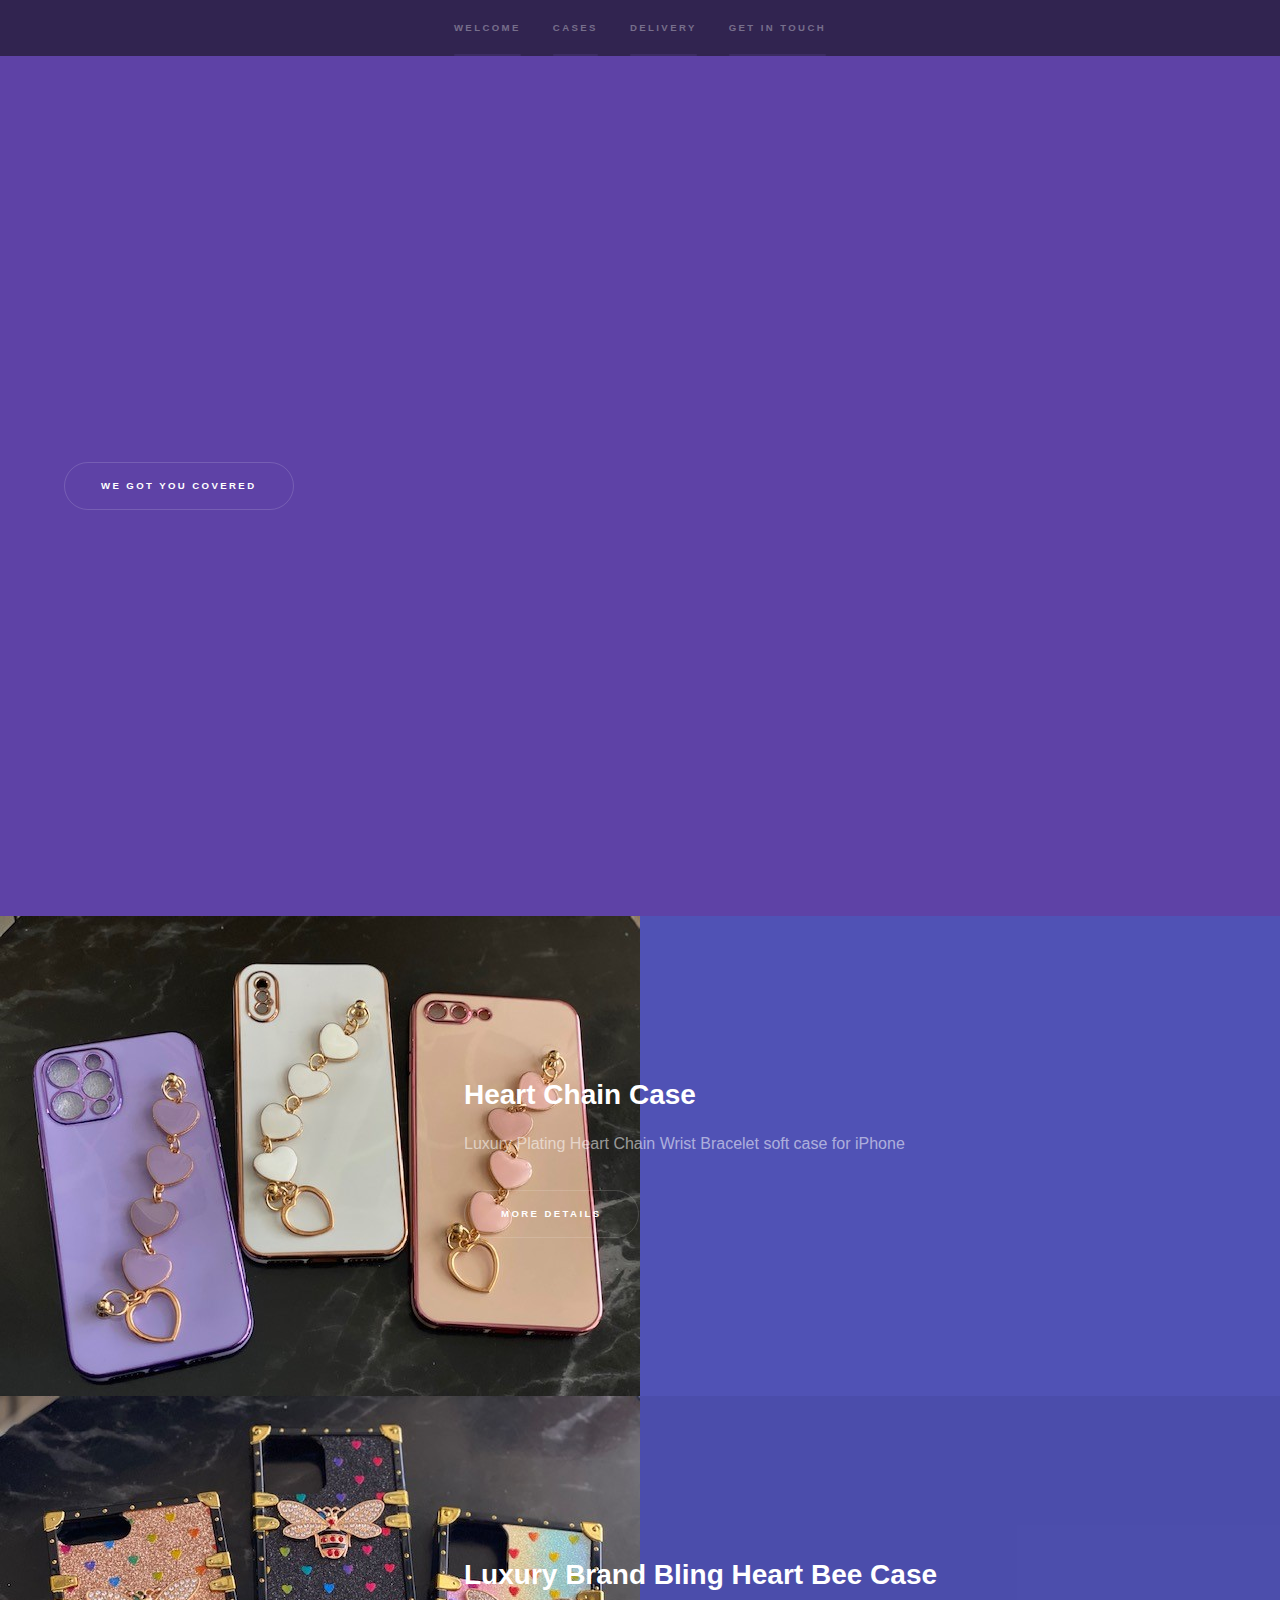
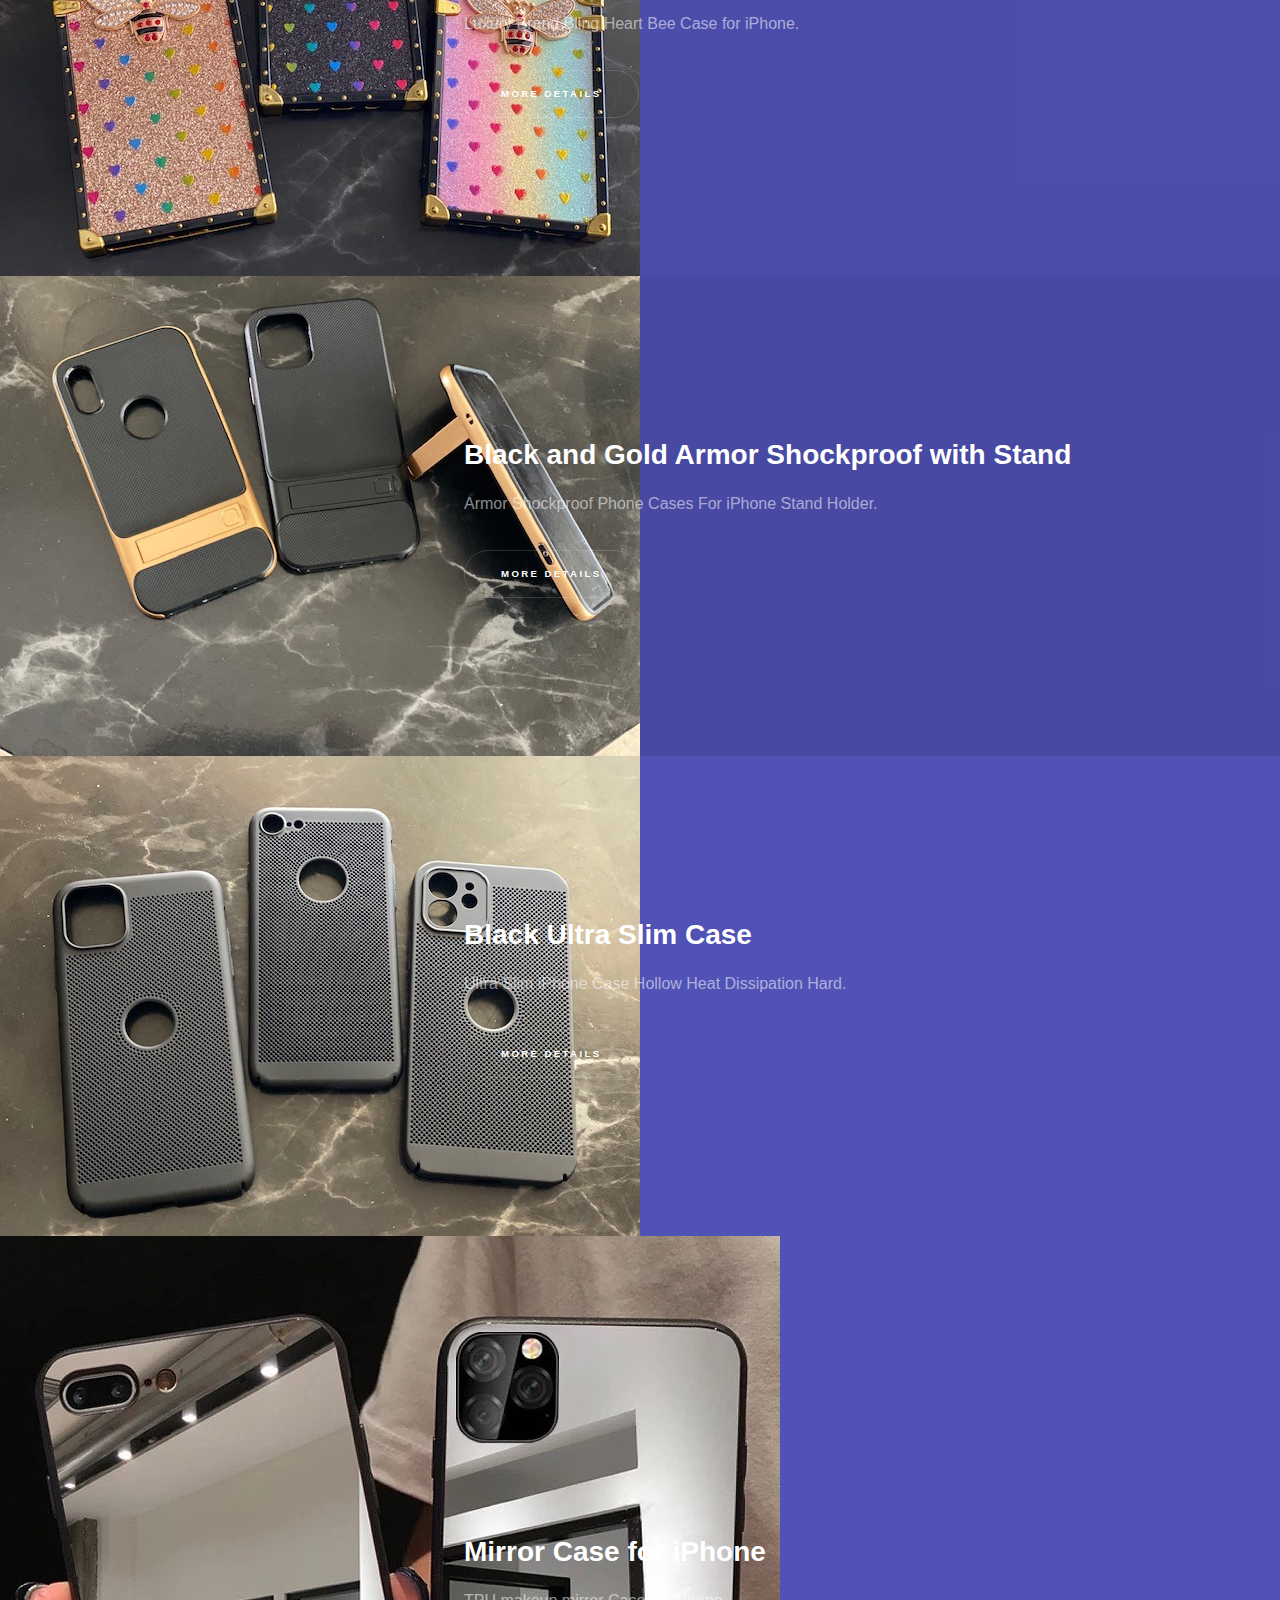
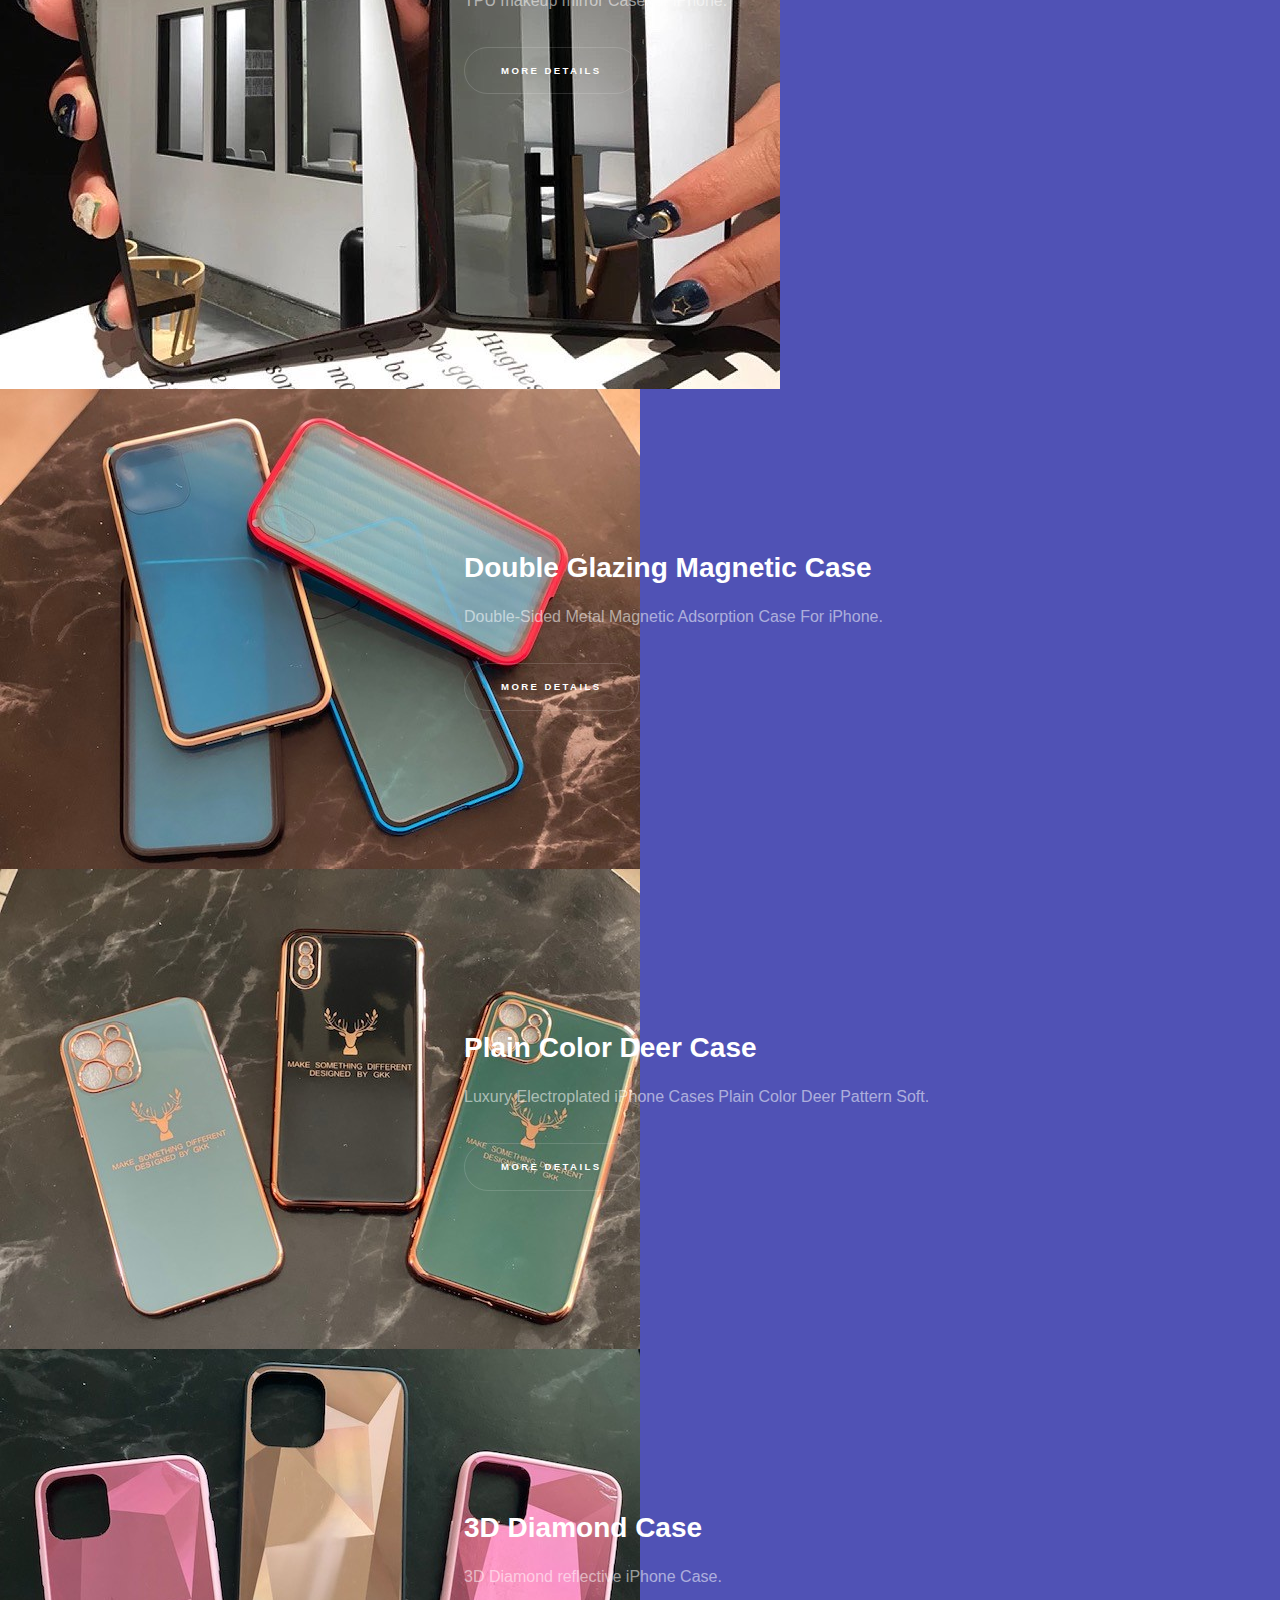
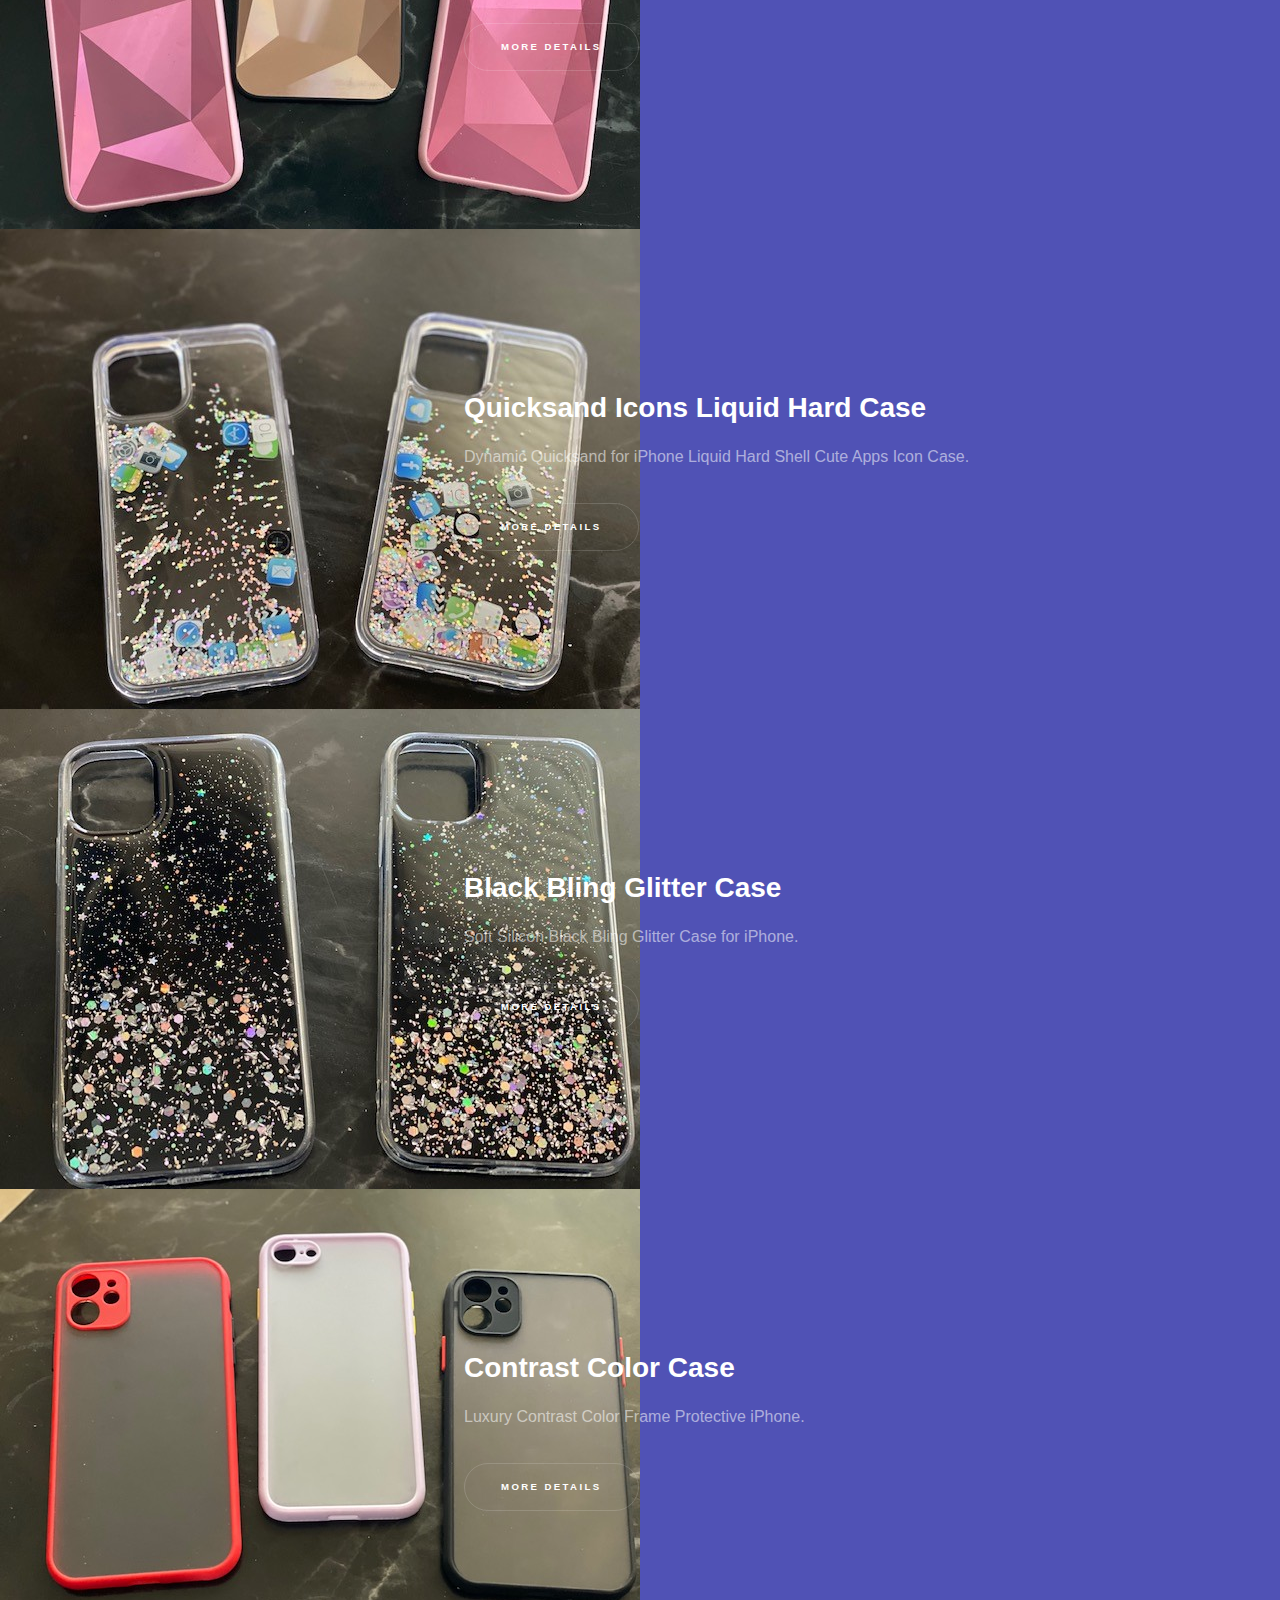
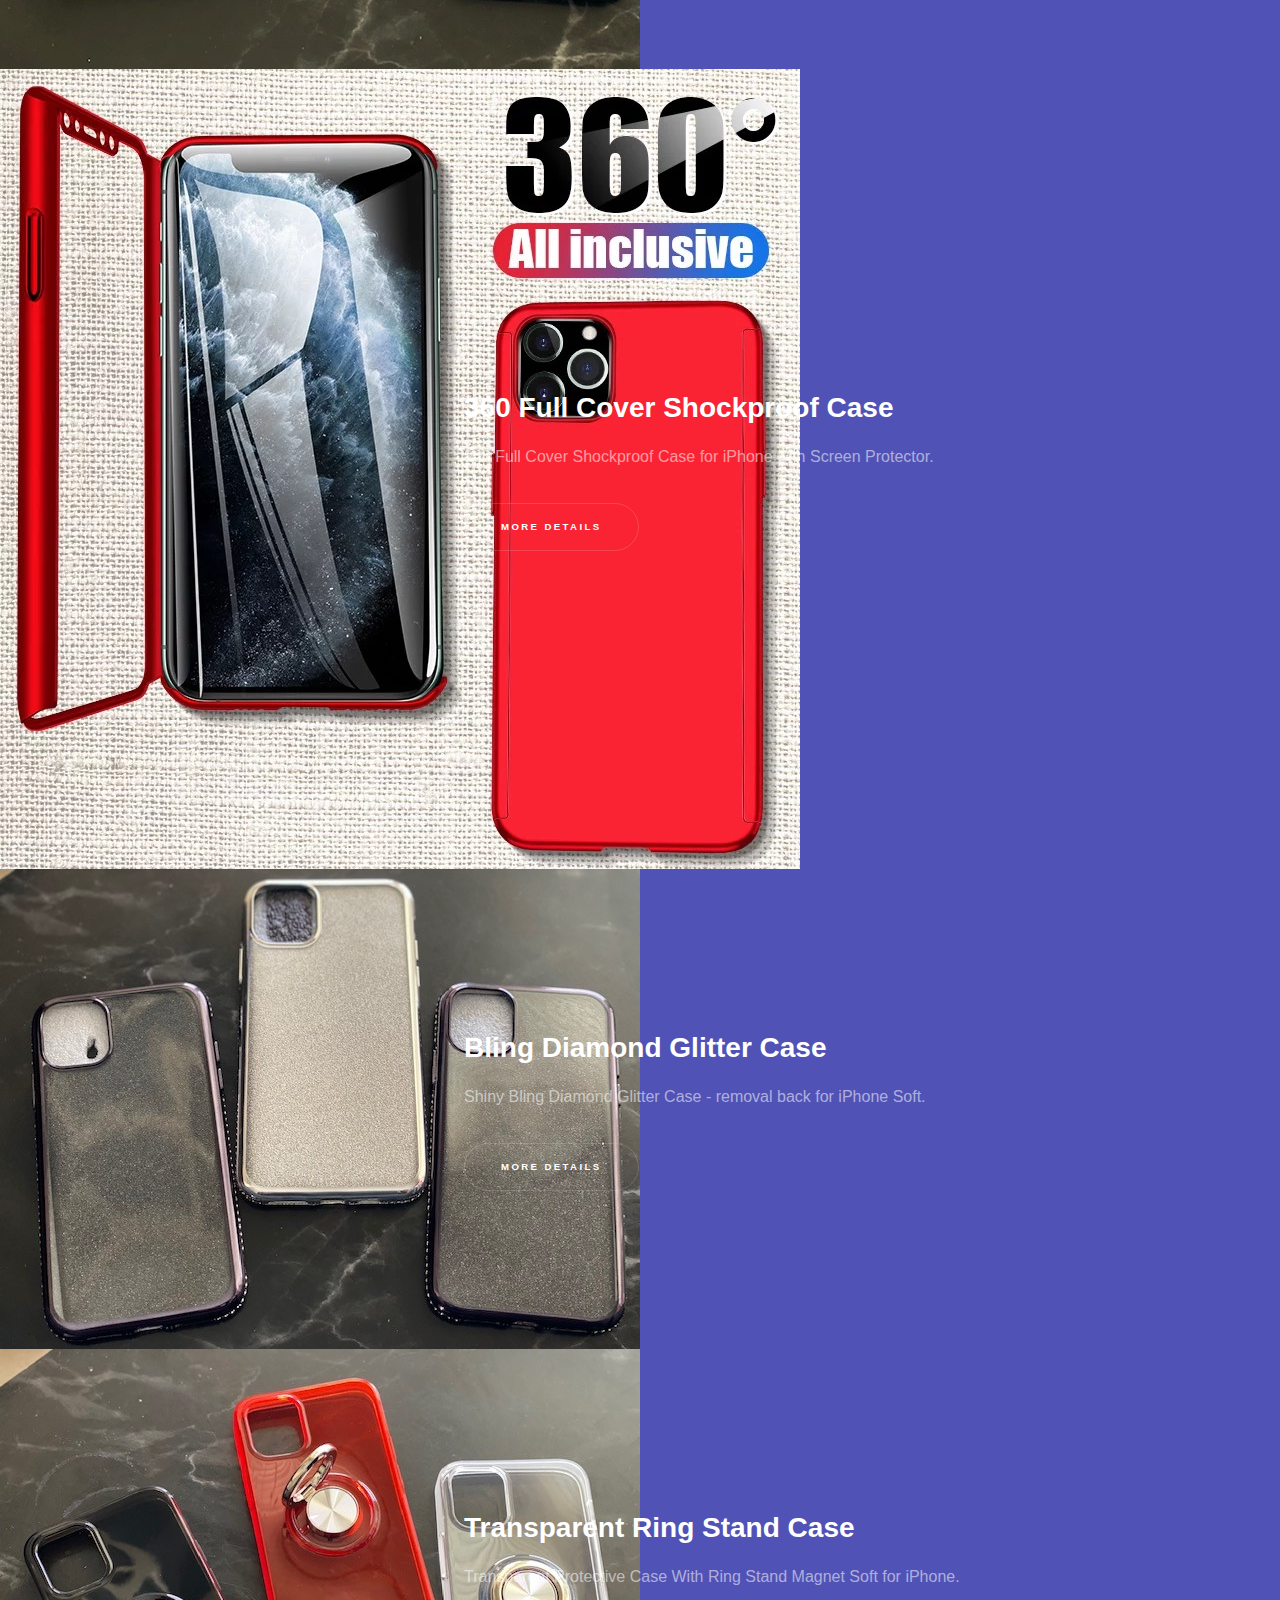
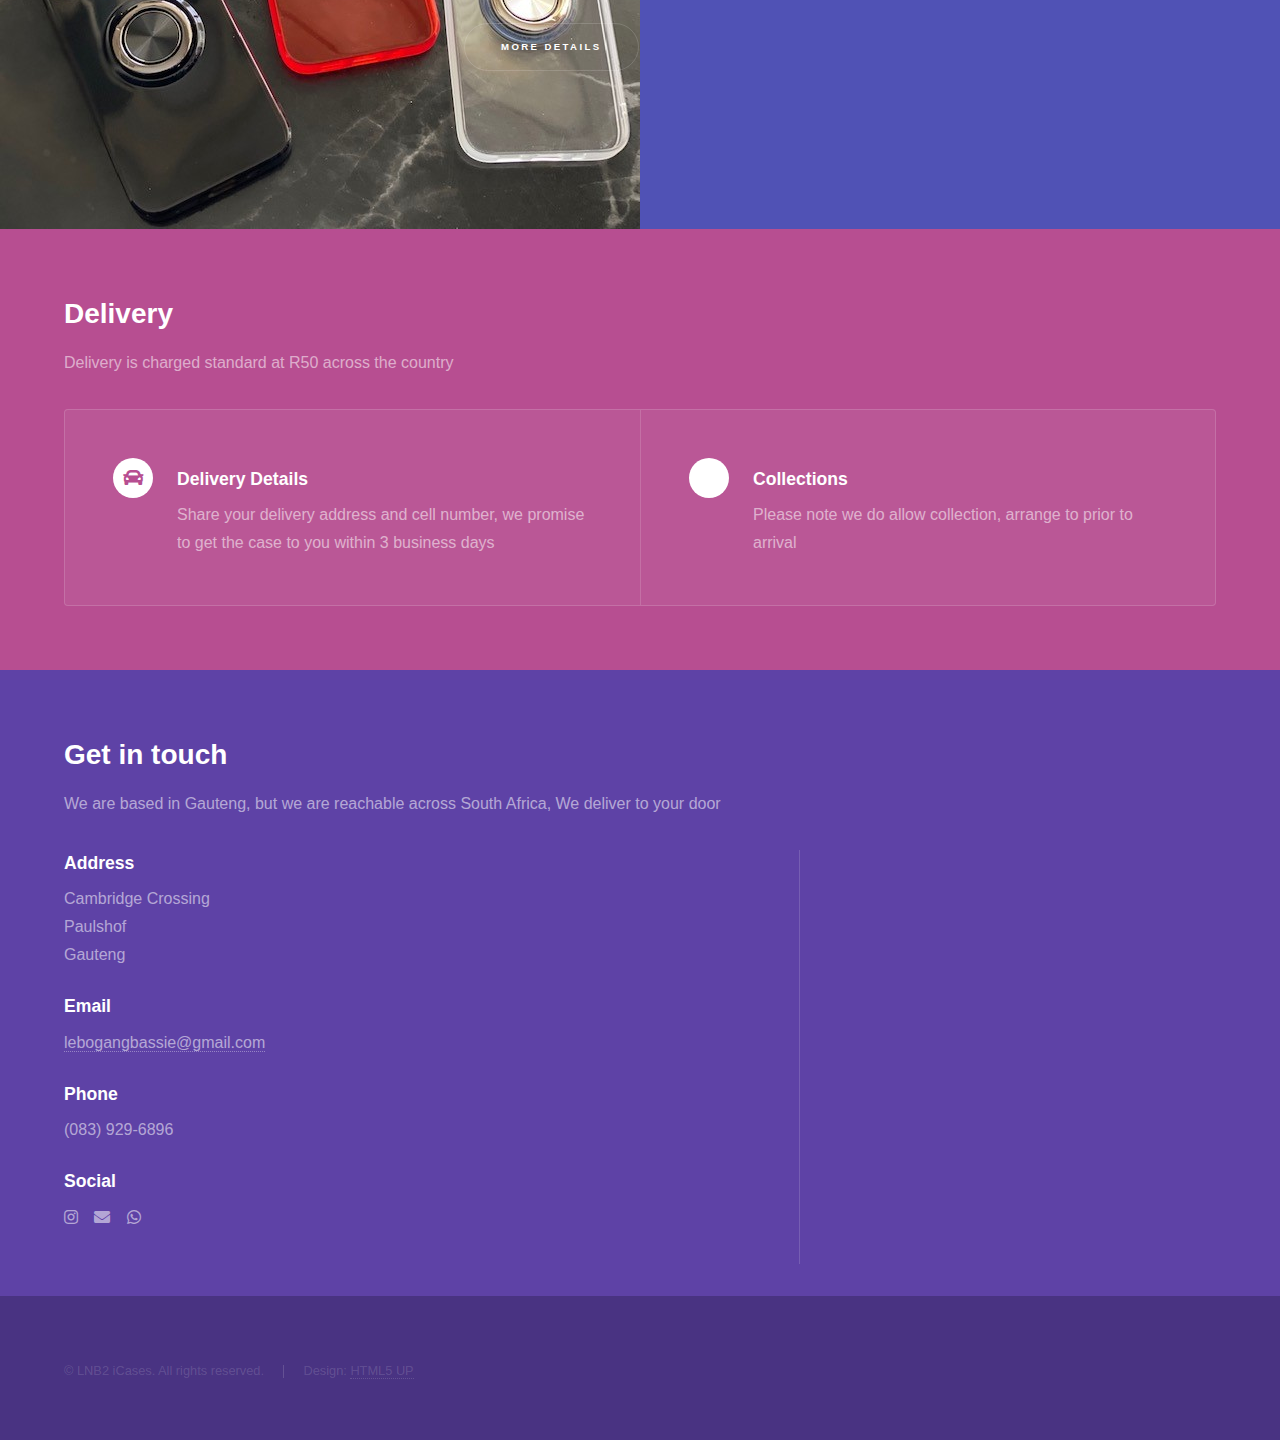
==== commit 0ae7f523: "the big one" ====
--- a/index.html
+++ b/index.html
@@ -86,7 +86,7 @@
 							</div>
 						</section>
 						<section>
-							<a href="#" class="image"><img src="images/mirror.JPG" alt="" data-position="top center" /></a>
+							<a href="#" class="image"><img src="images/MirrorM.png" alt="" data-position="top center" /></a>
 							<div class="content">
 								<div class="inner">
 									<h2>Mirror Case for iPhone</h2>
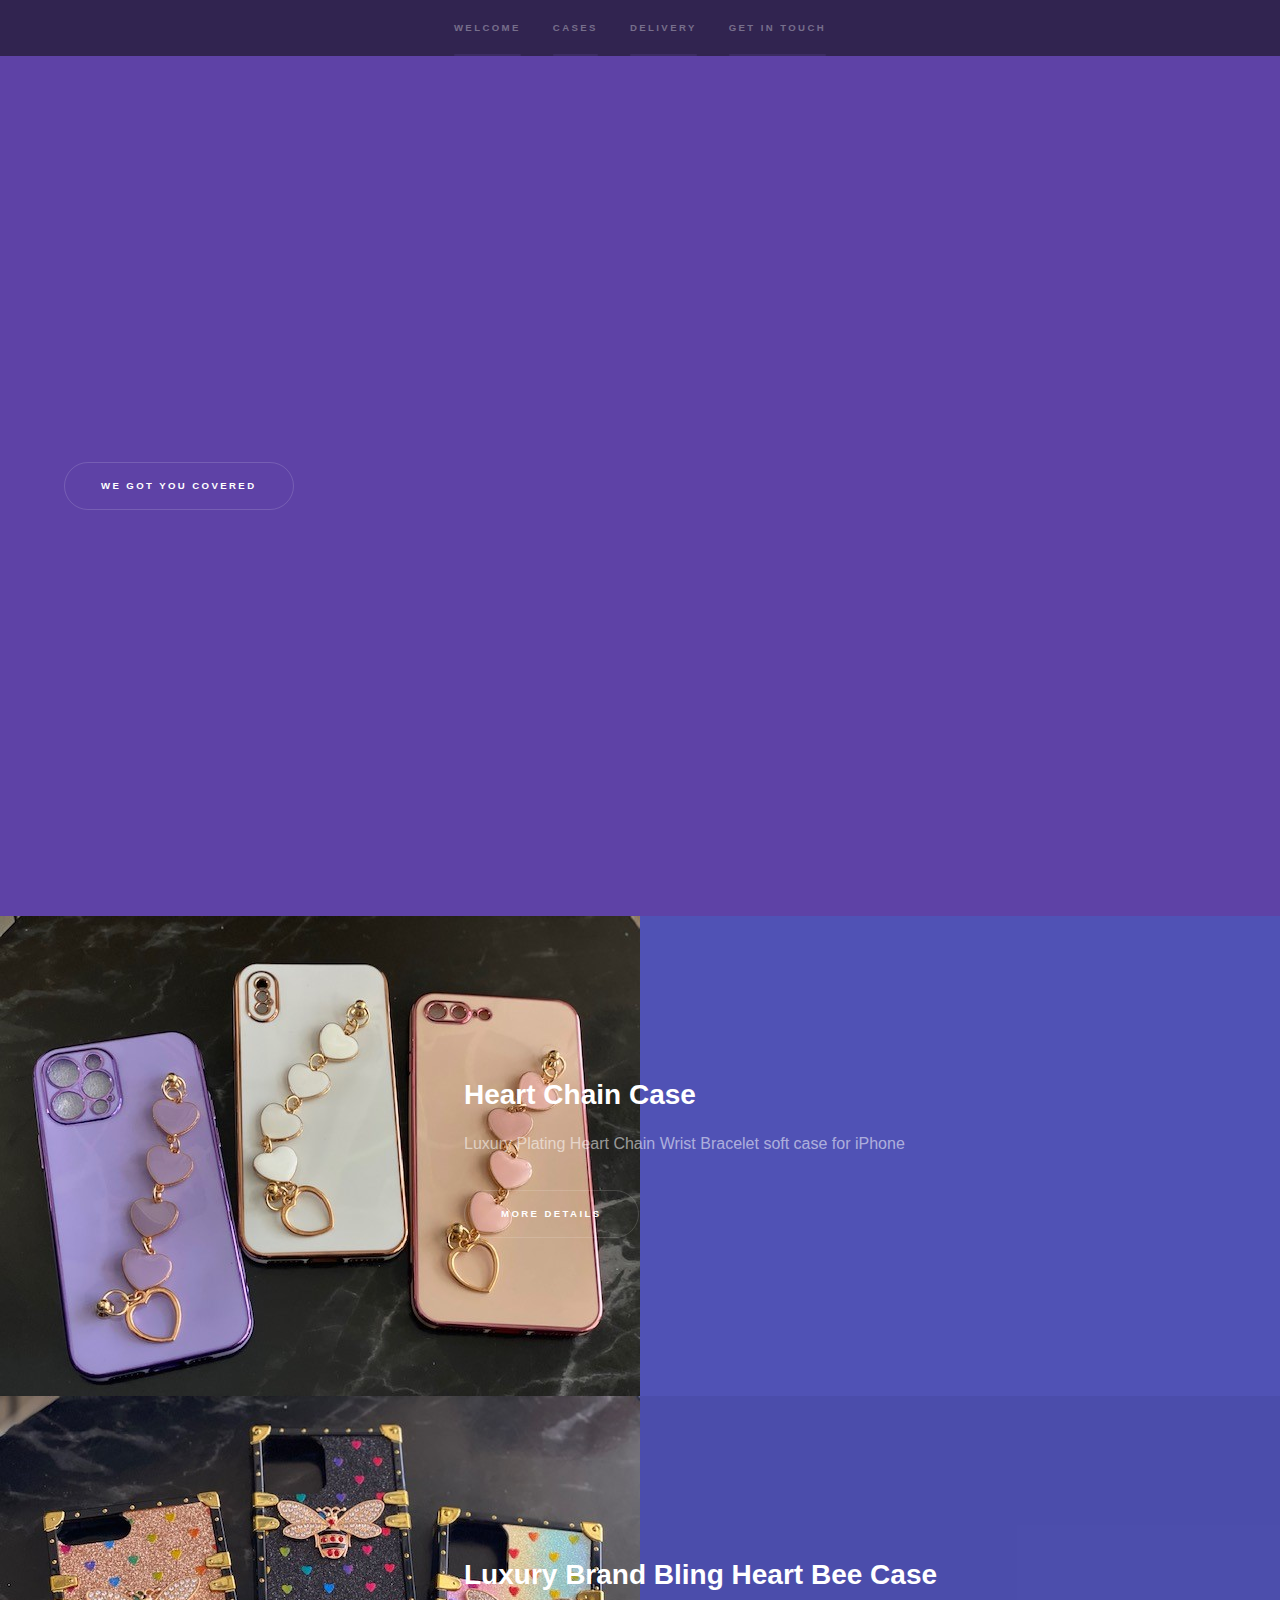
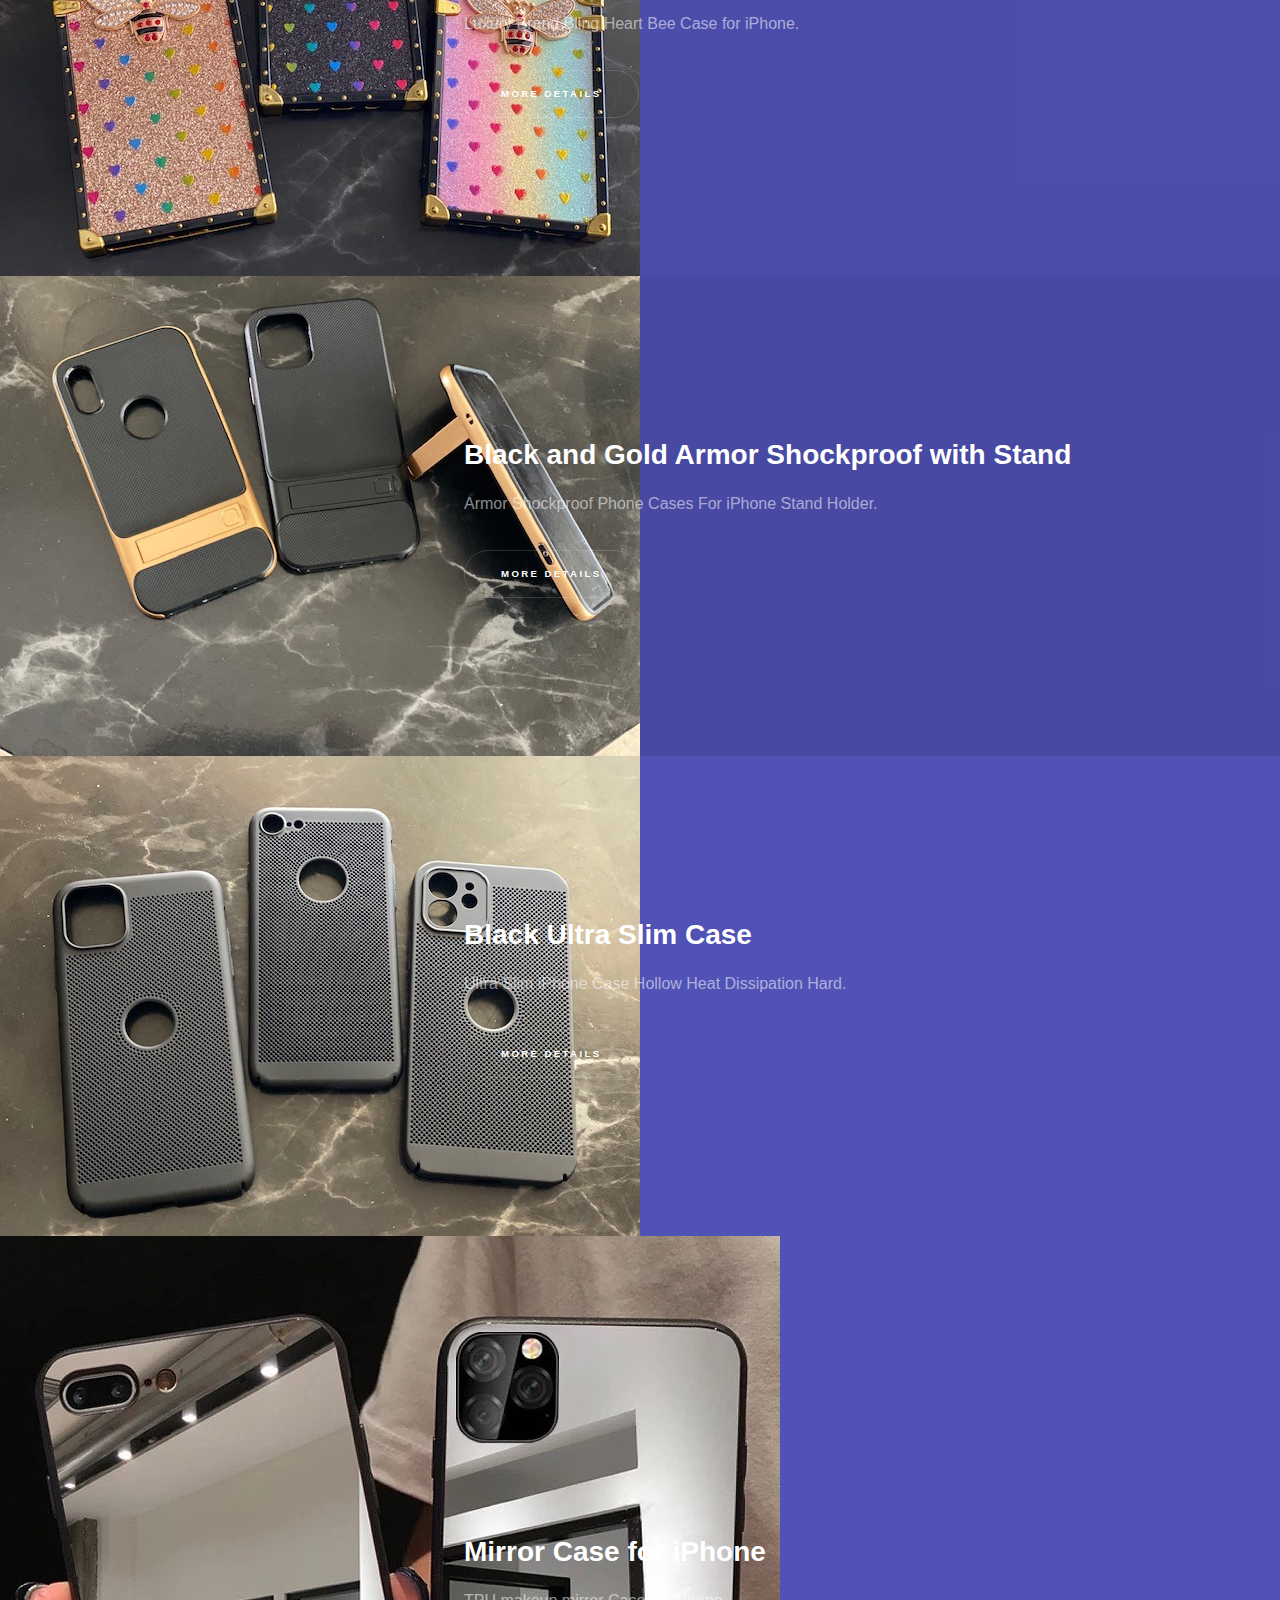
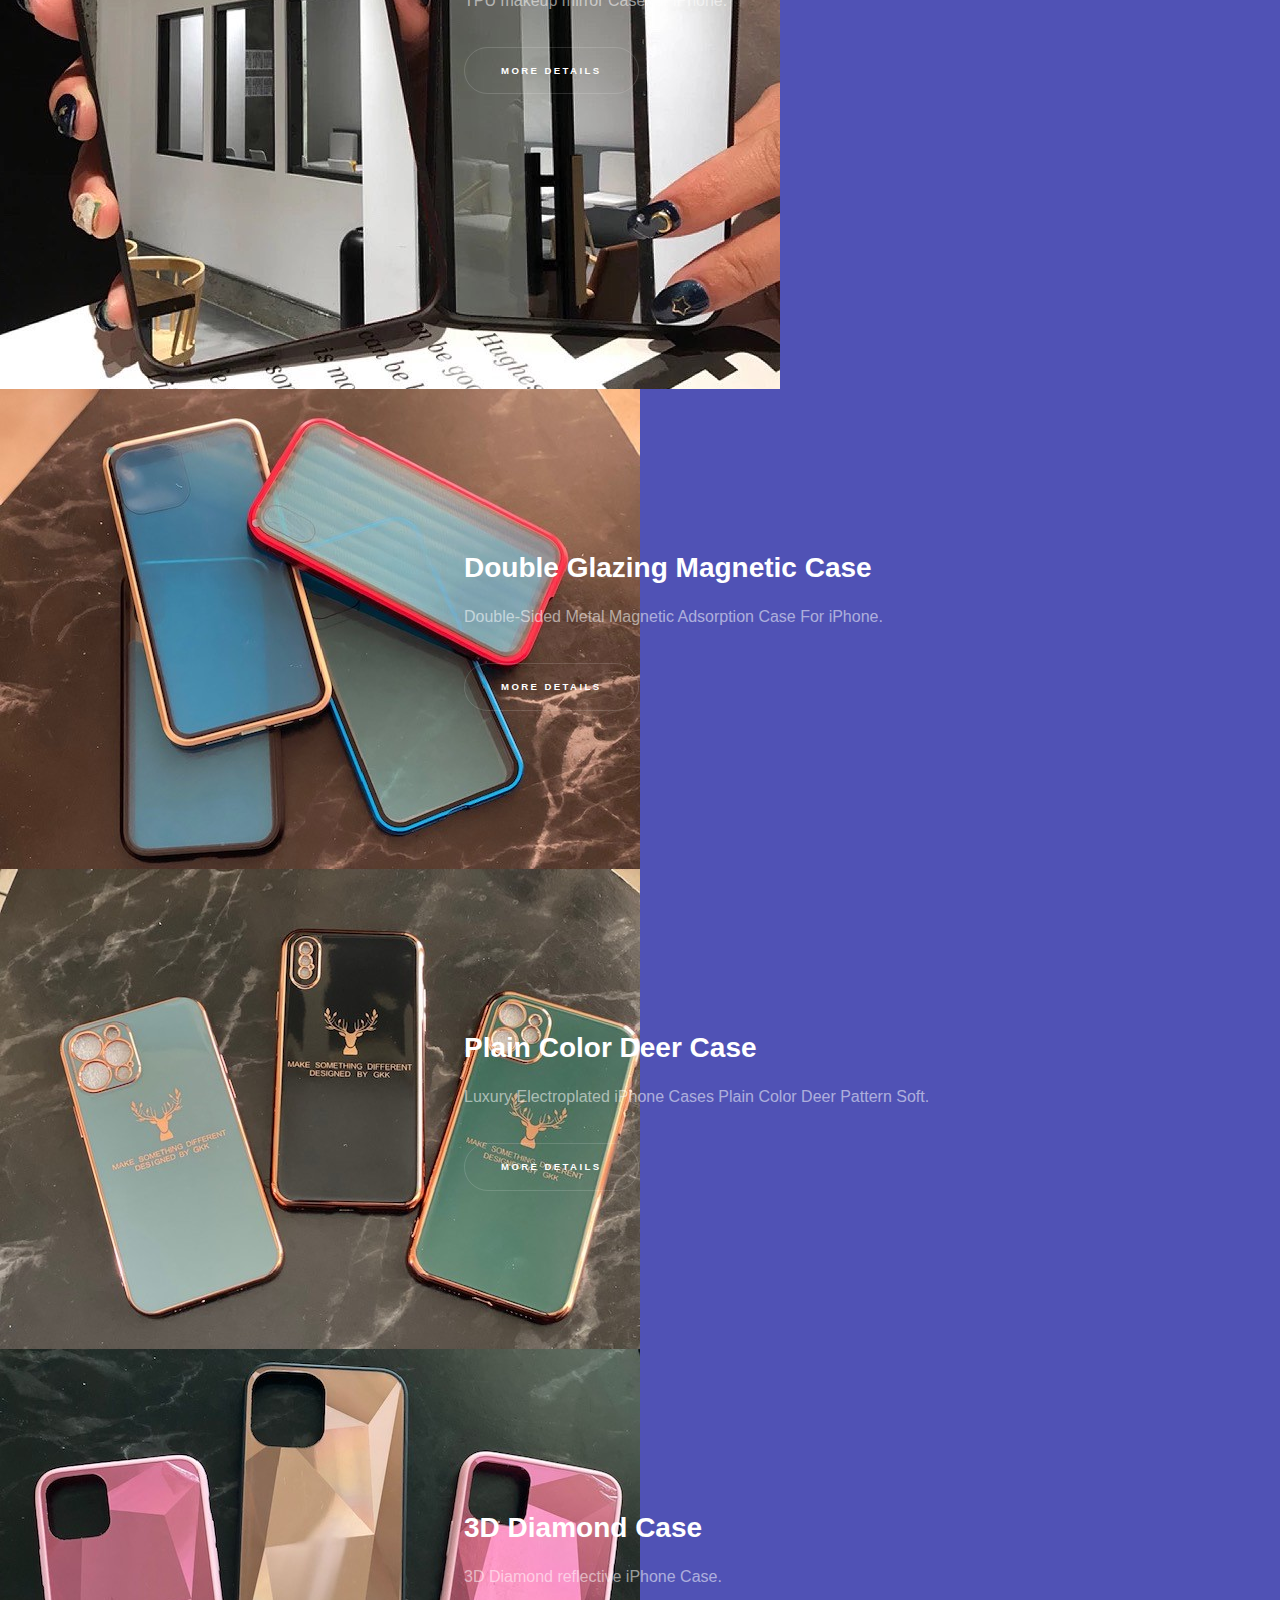
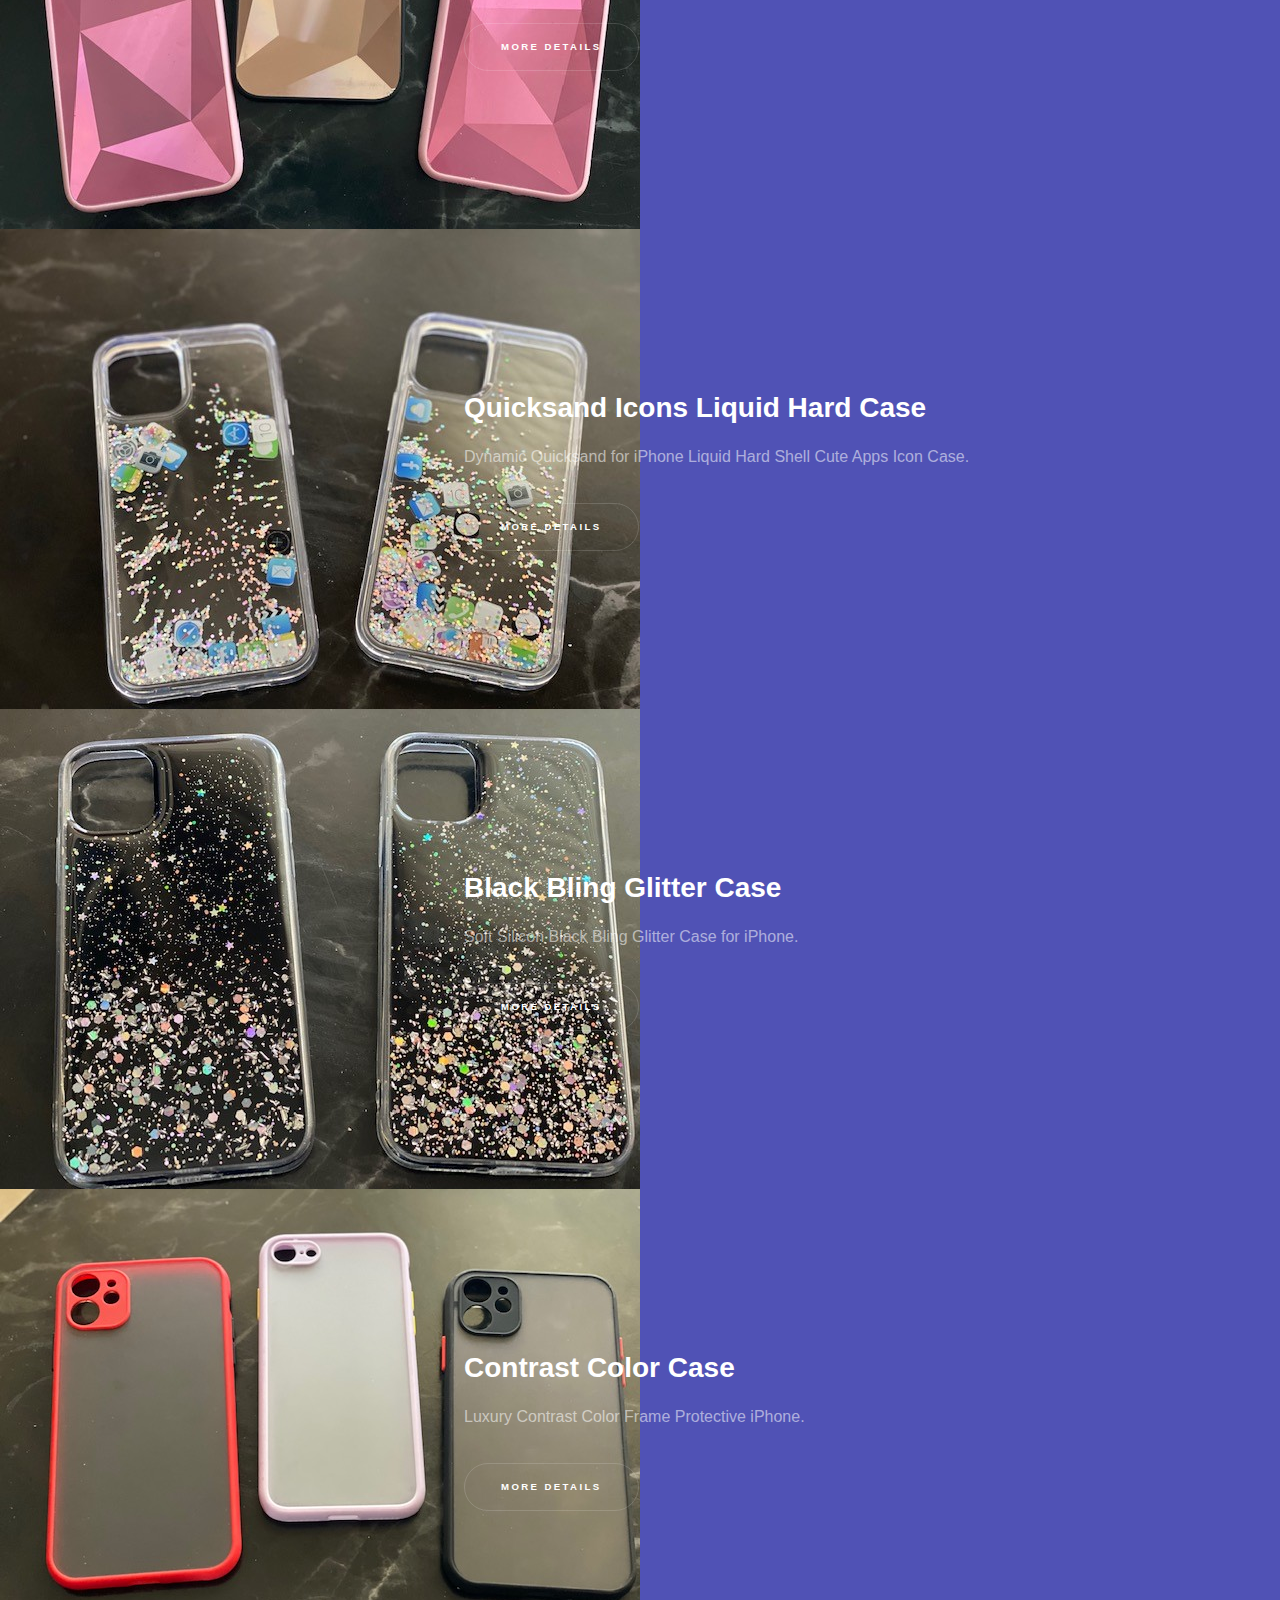
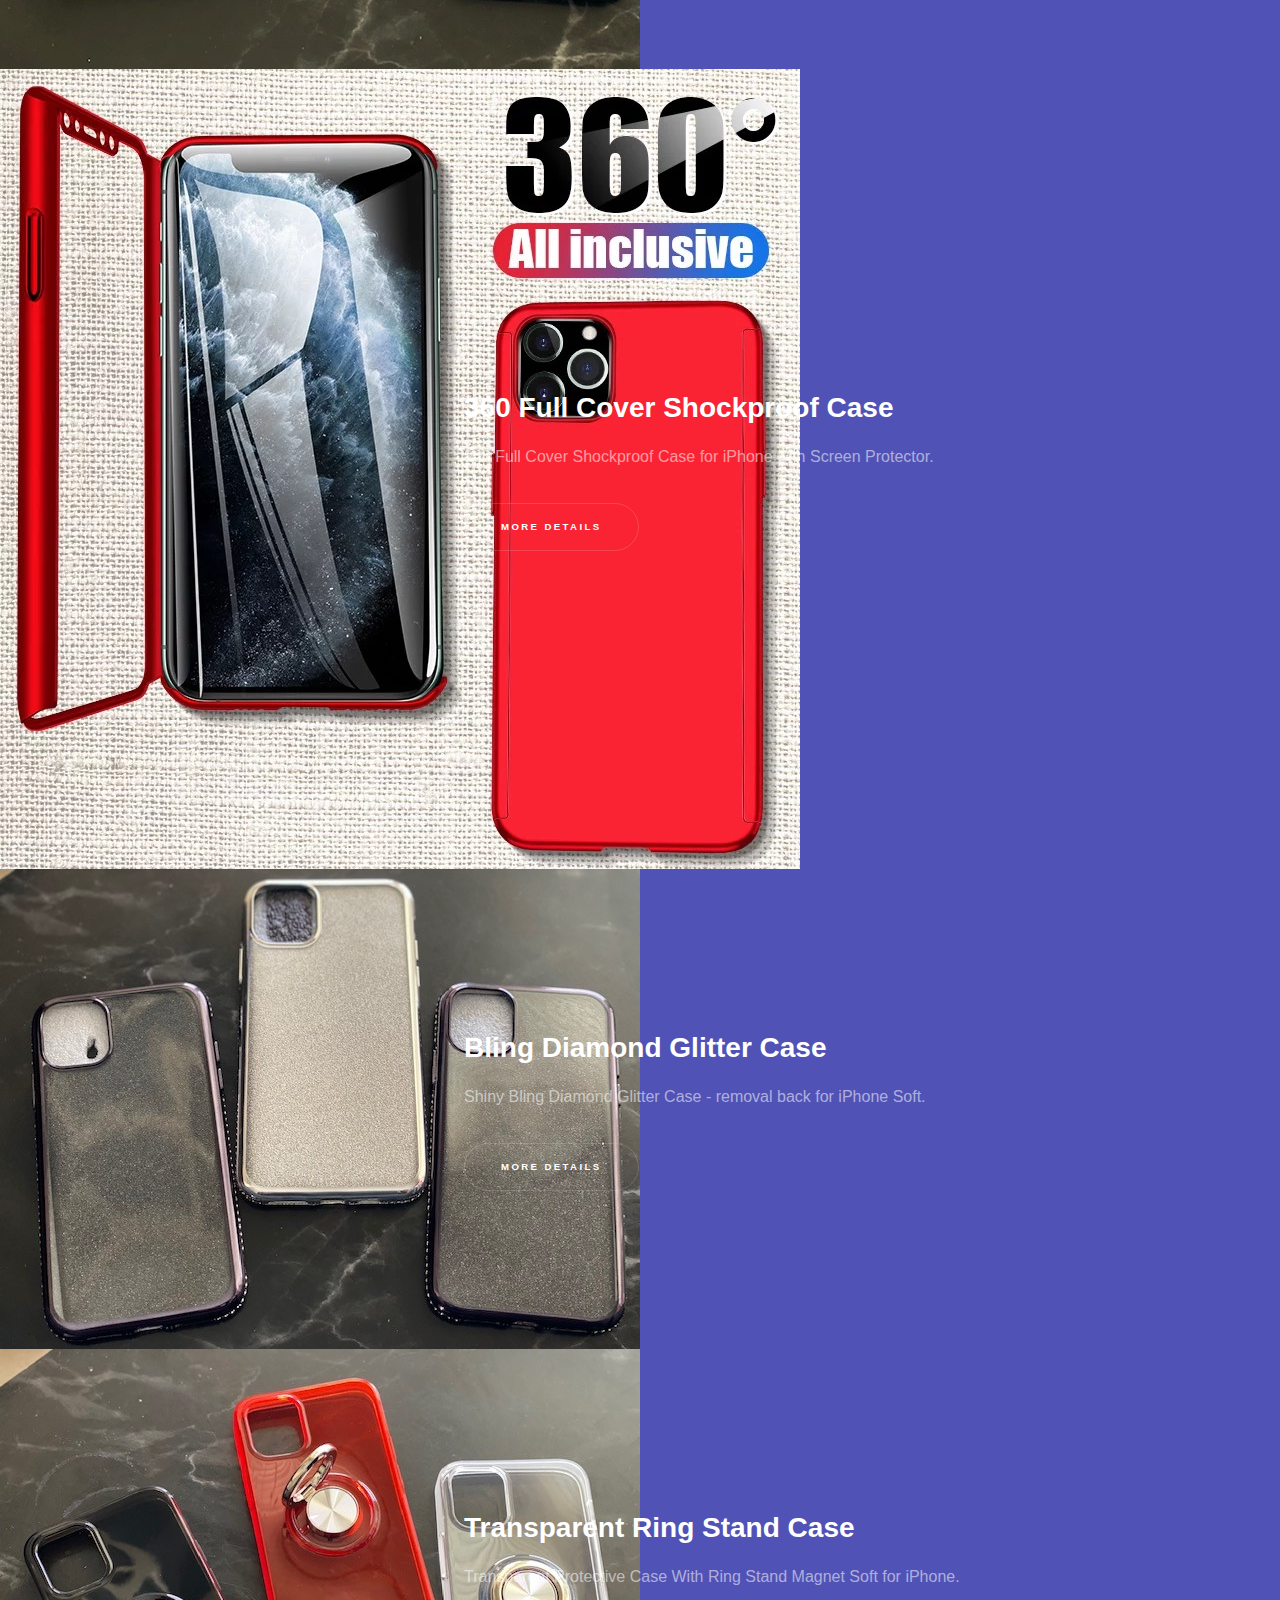
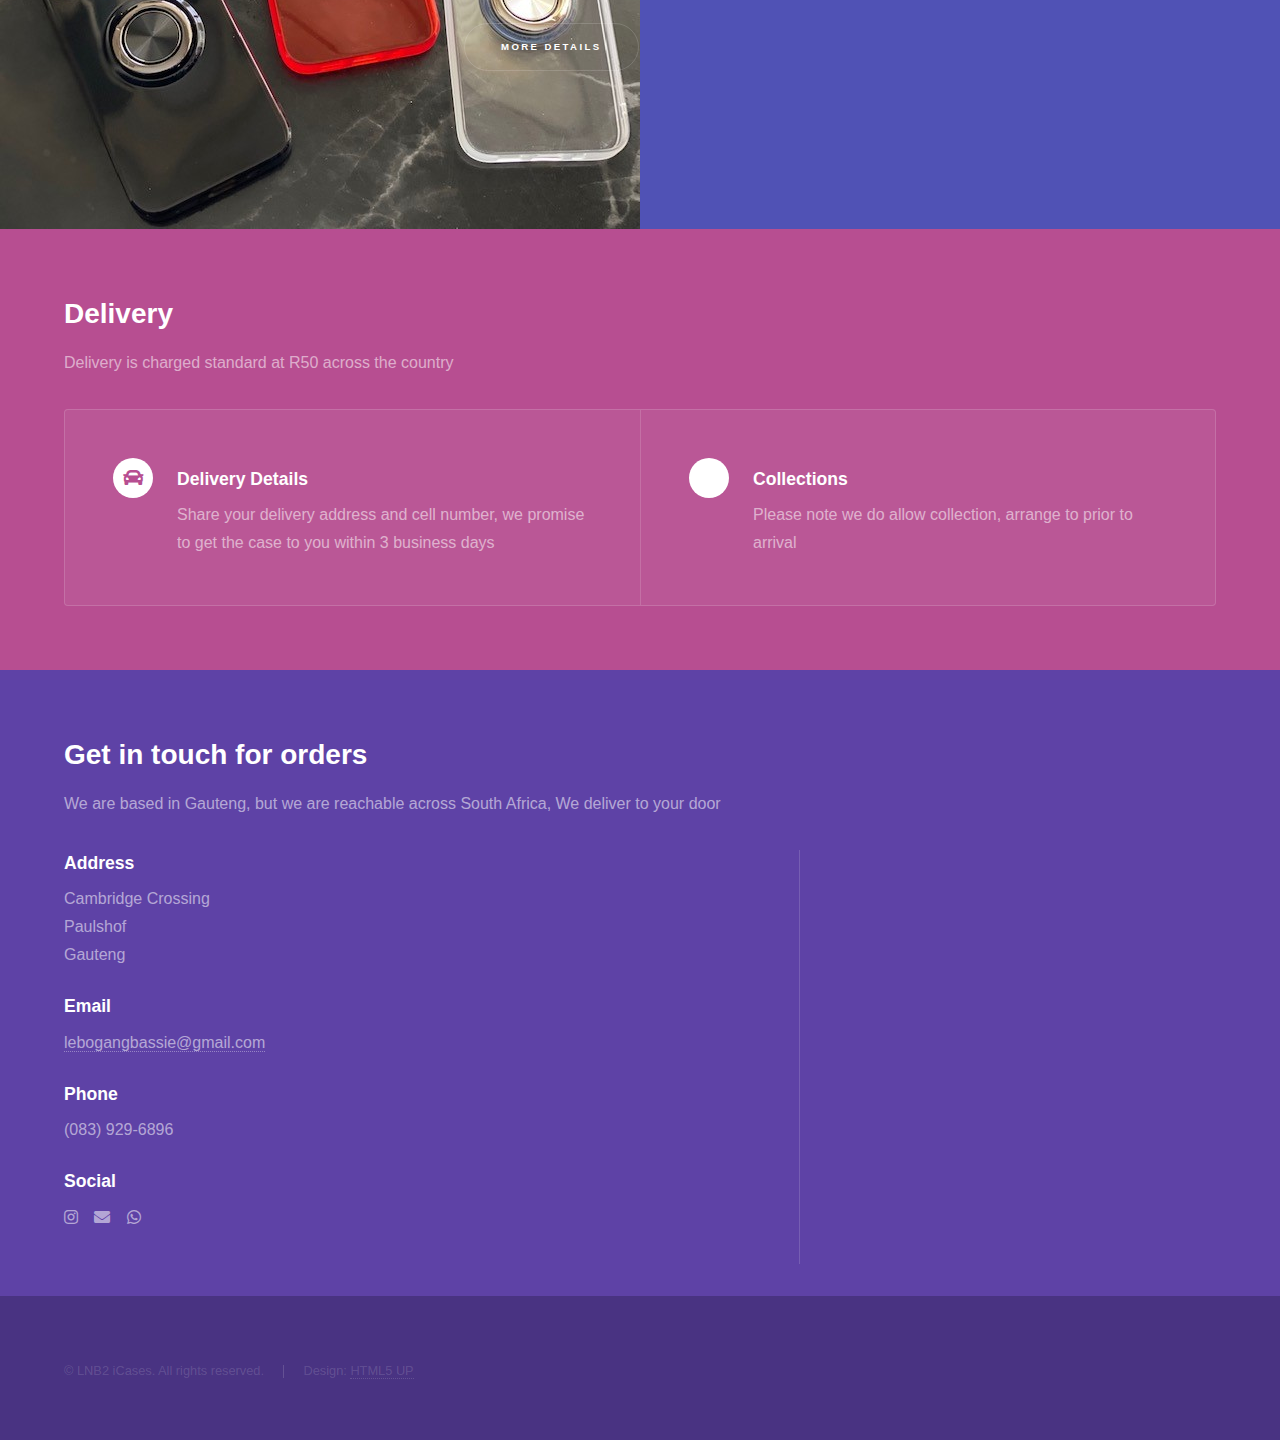
==== commit e4da83a6: "the big one" ====
--- a/index.html
+++ b/index.html
@@ -230,7 +230,7 @@
 				<!-- Three -->
 					<section id="three" class="wrapper style1 fade-up">
 						<div class="inner">
-							<h2>Get in touch</h2>
+							<h2>Get in touch for orders</h2>
 							<p>We are based in Gauteng, but we are reachable across South Africa, We deliver to your door</p>
 							<div class="split style1">
 								<section>
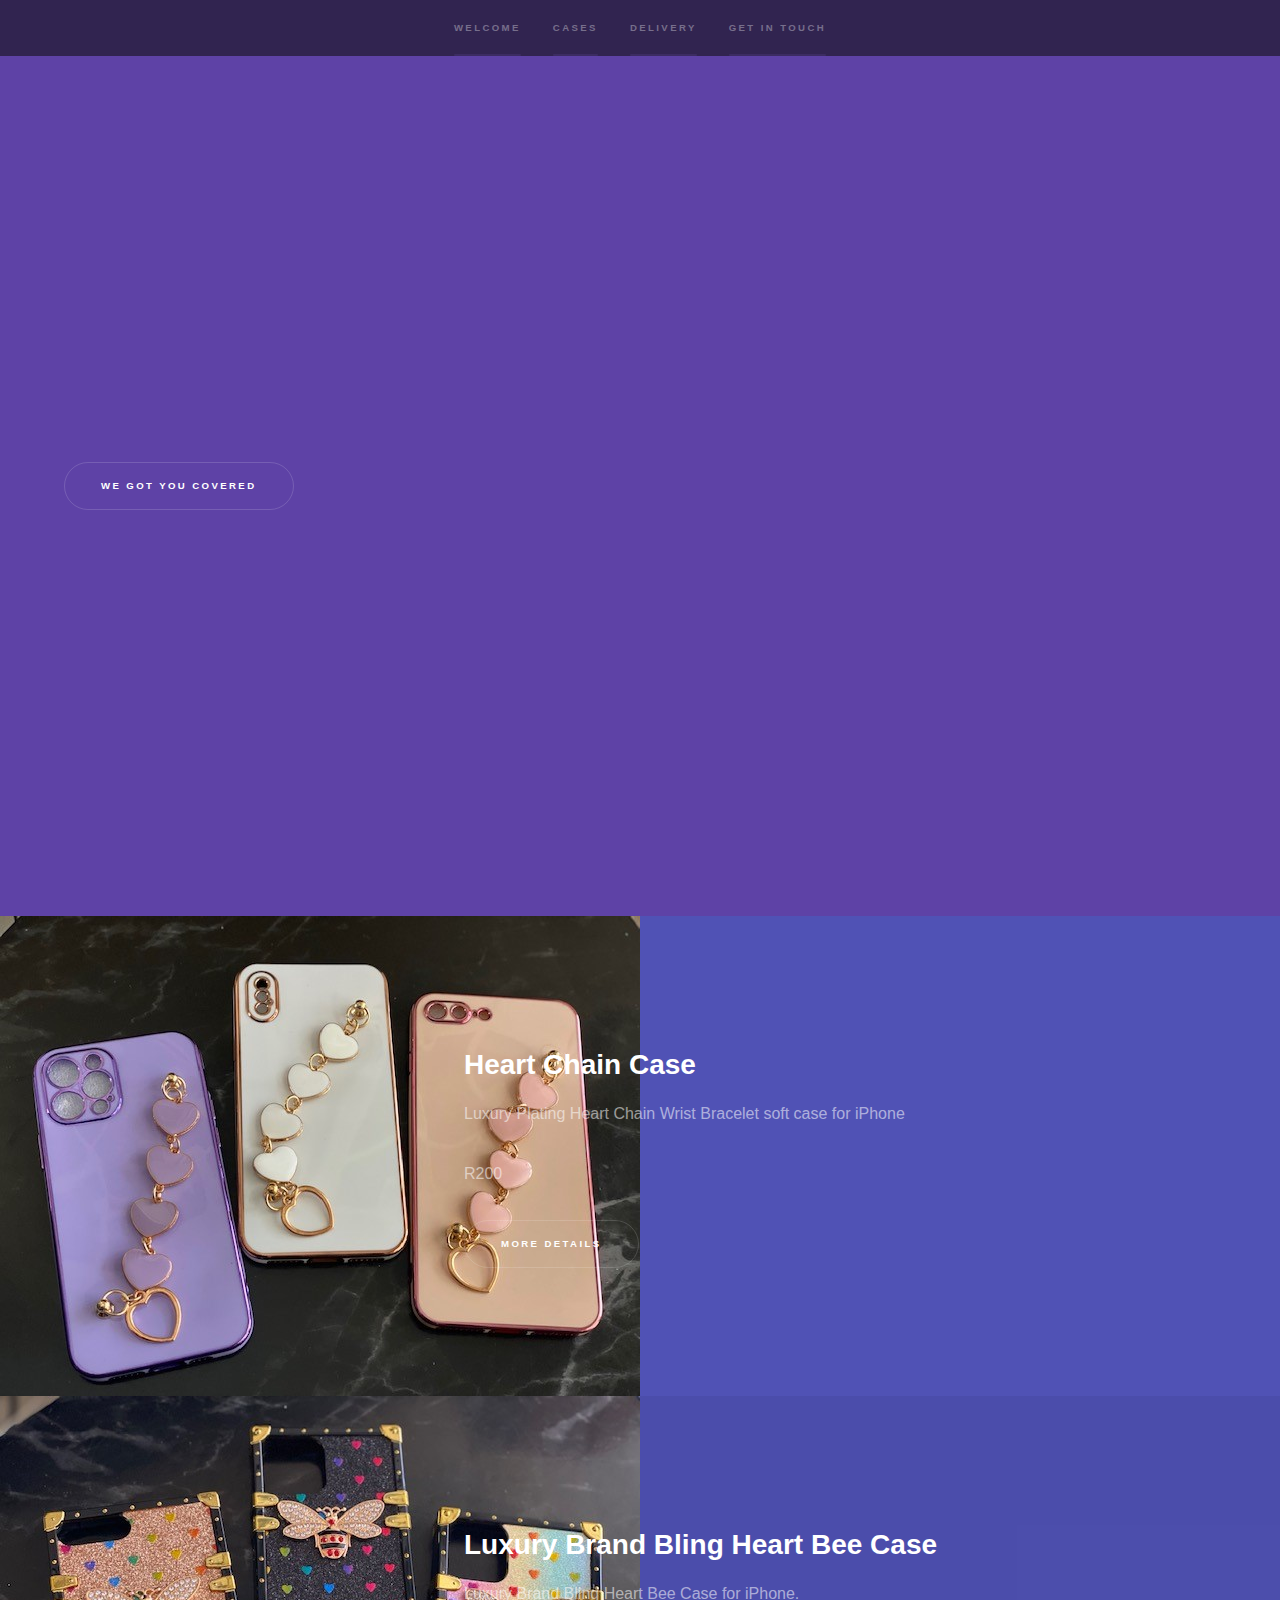
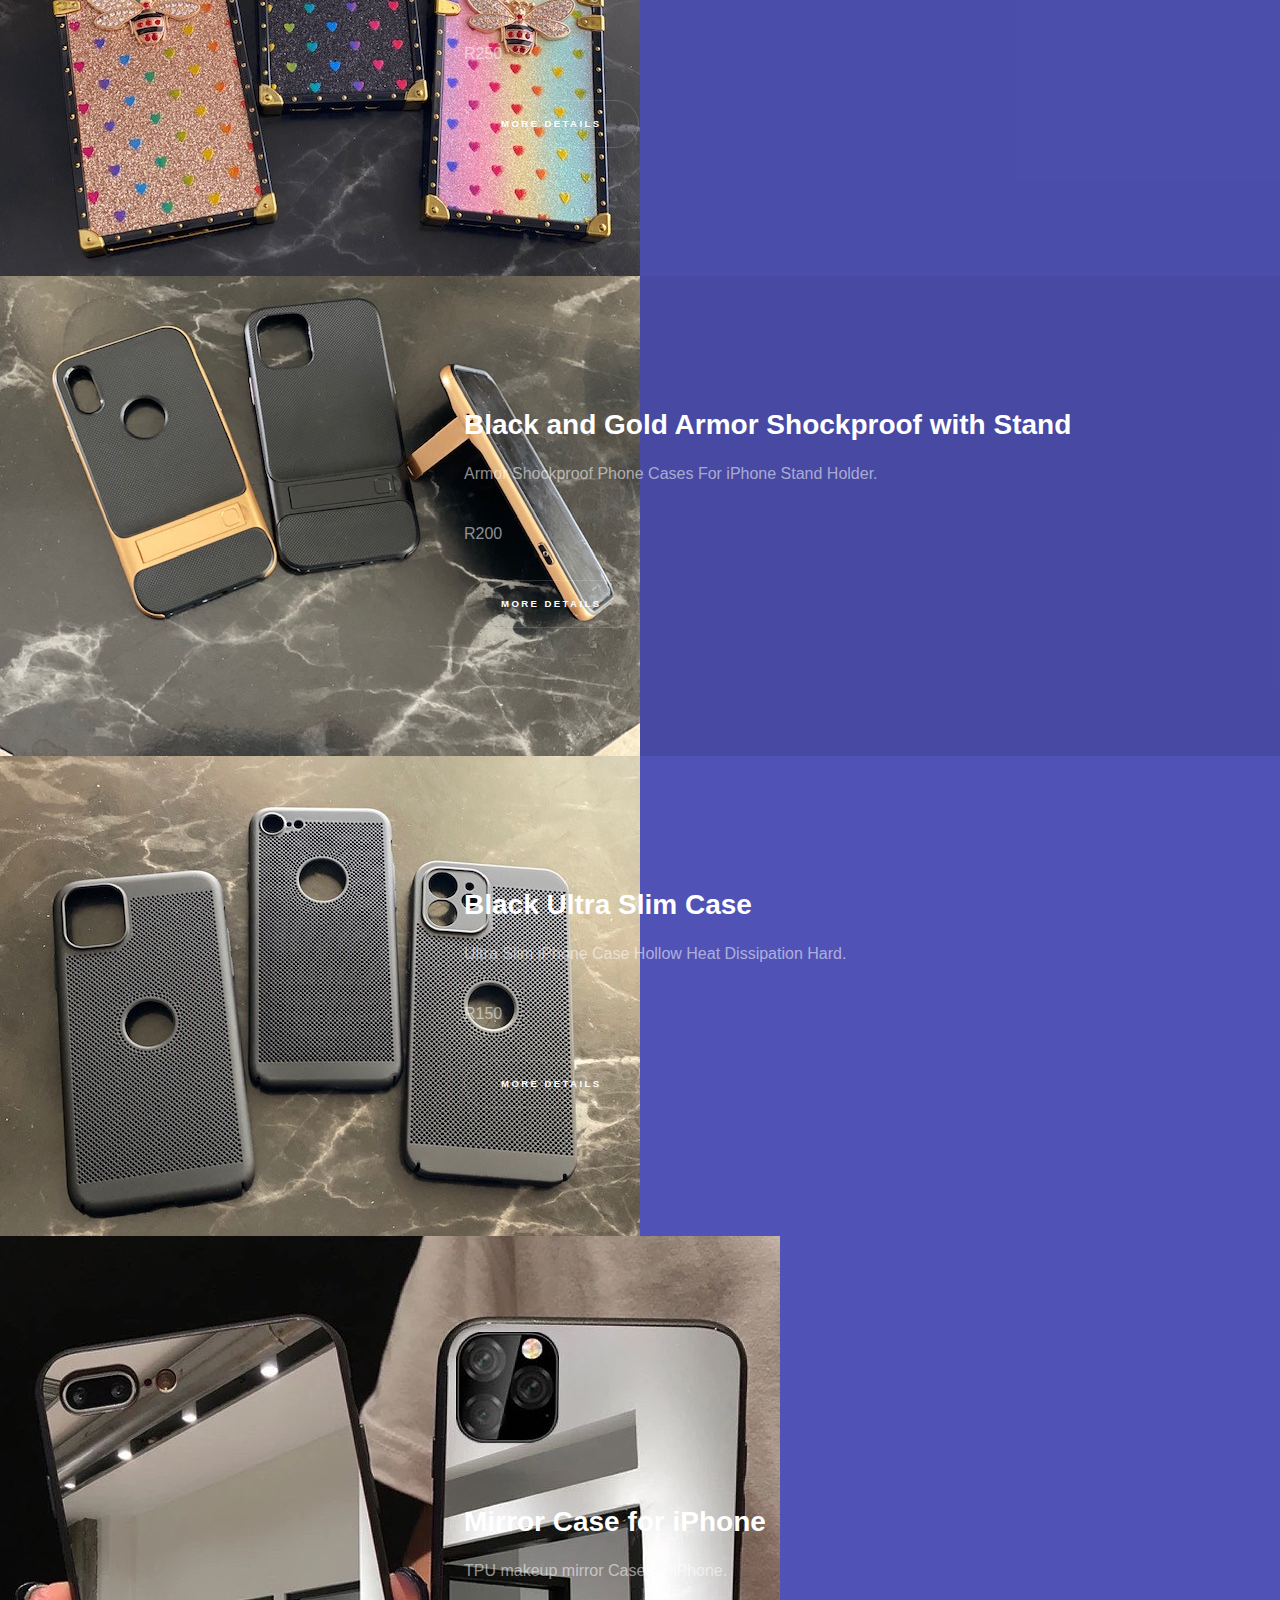
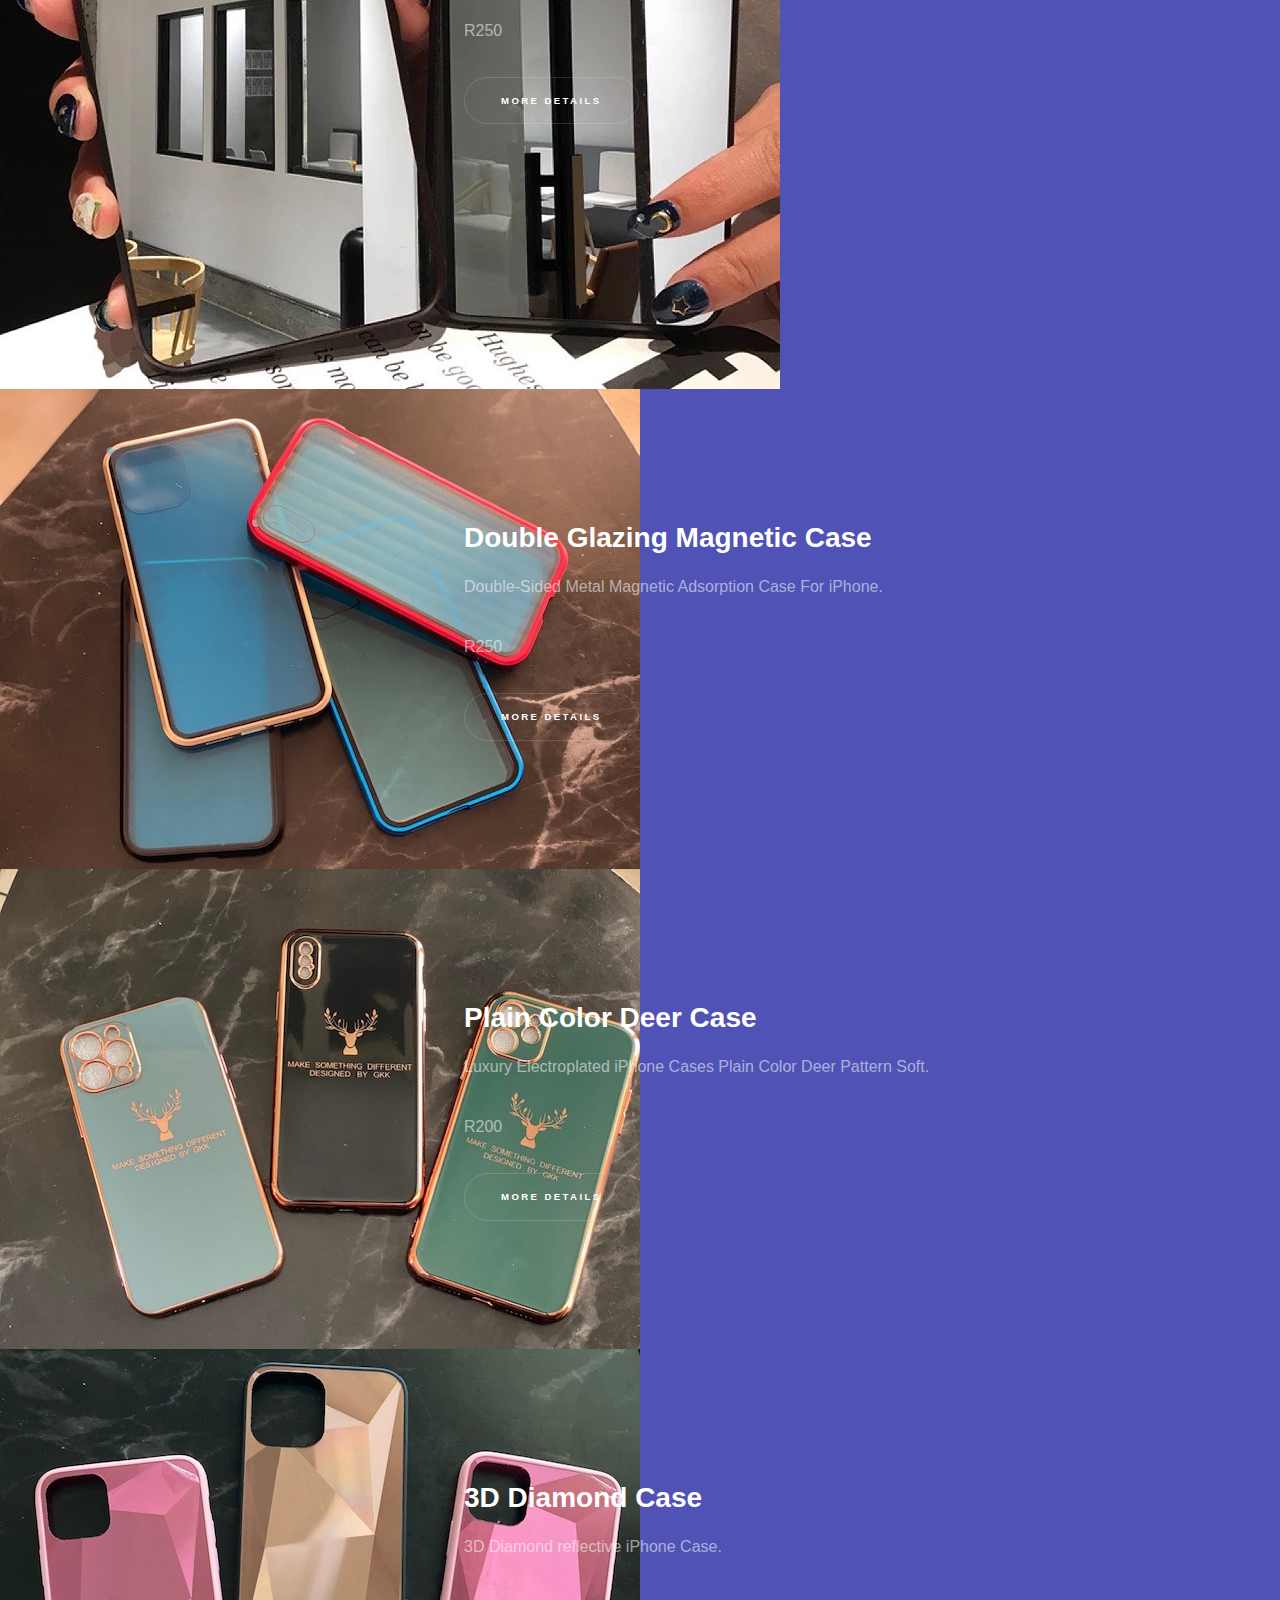
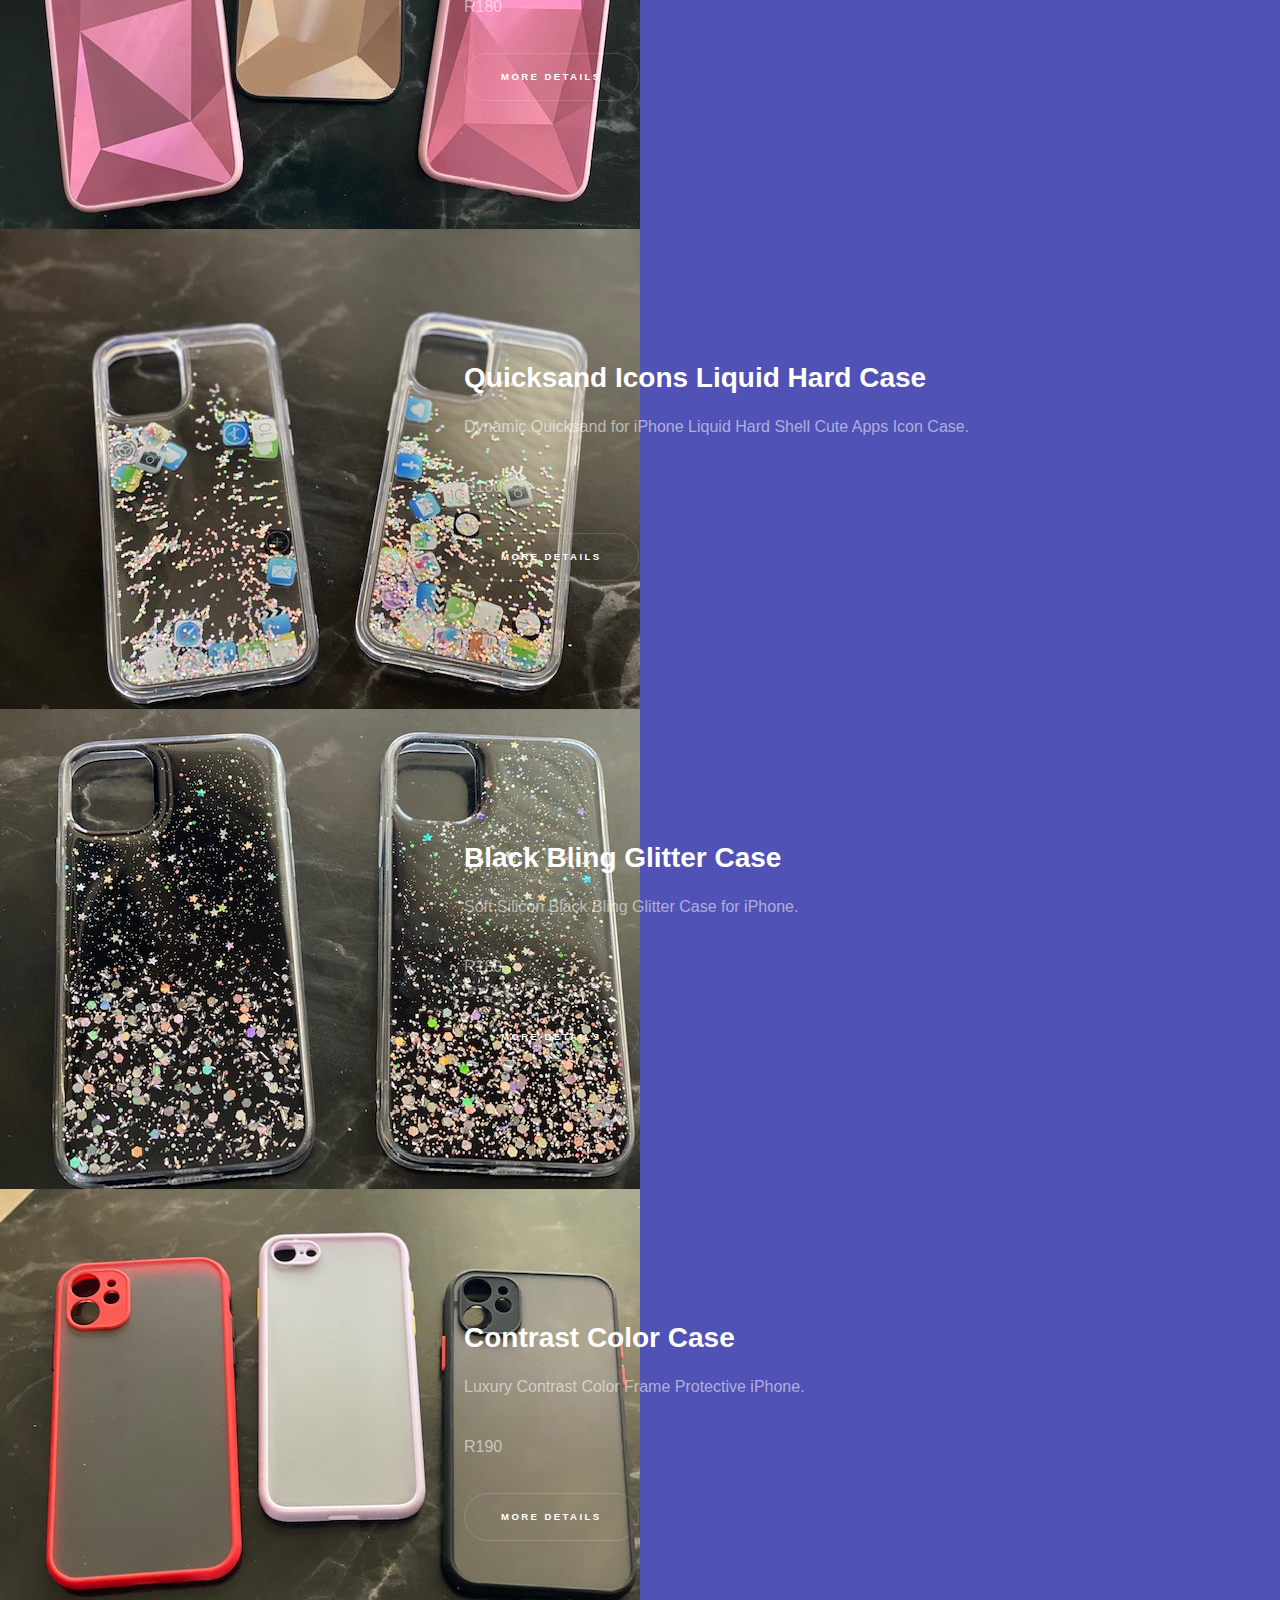
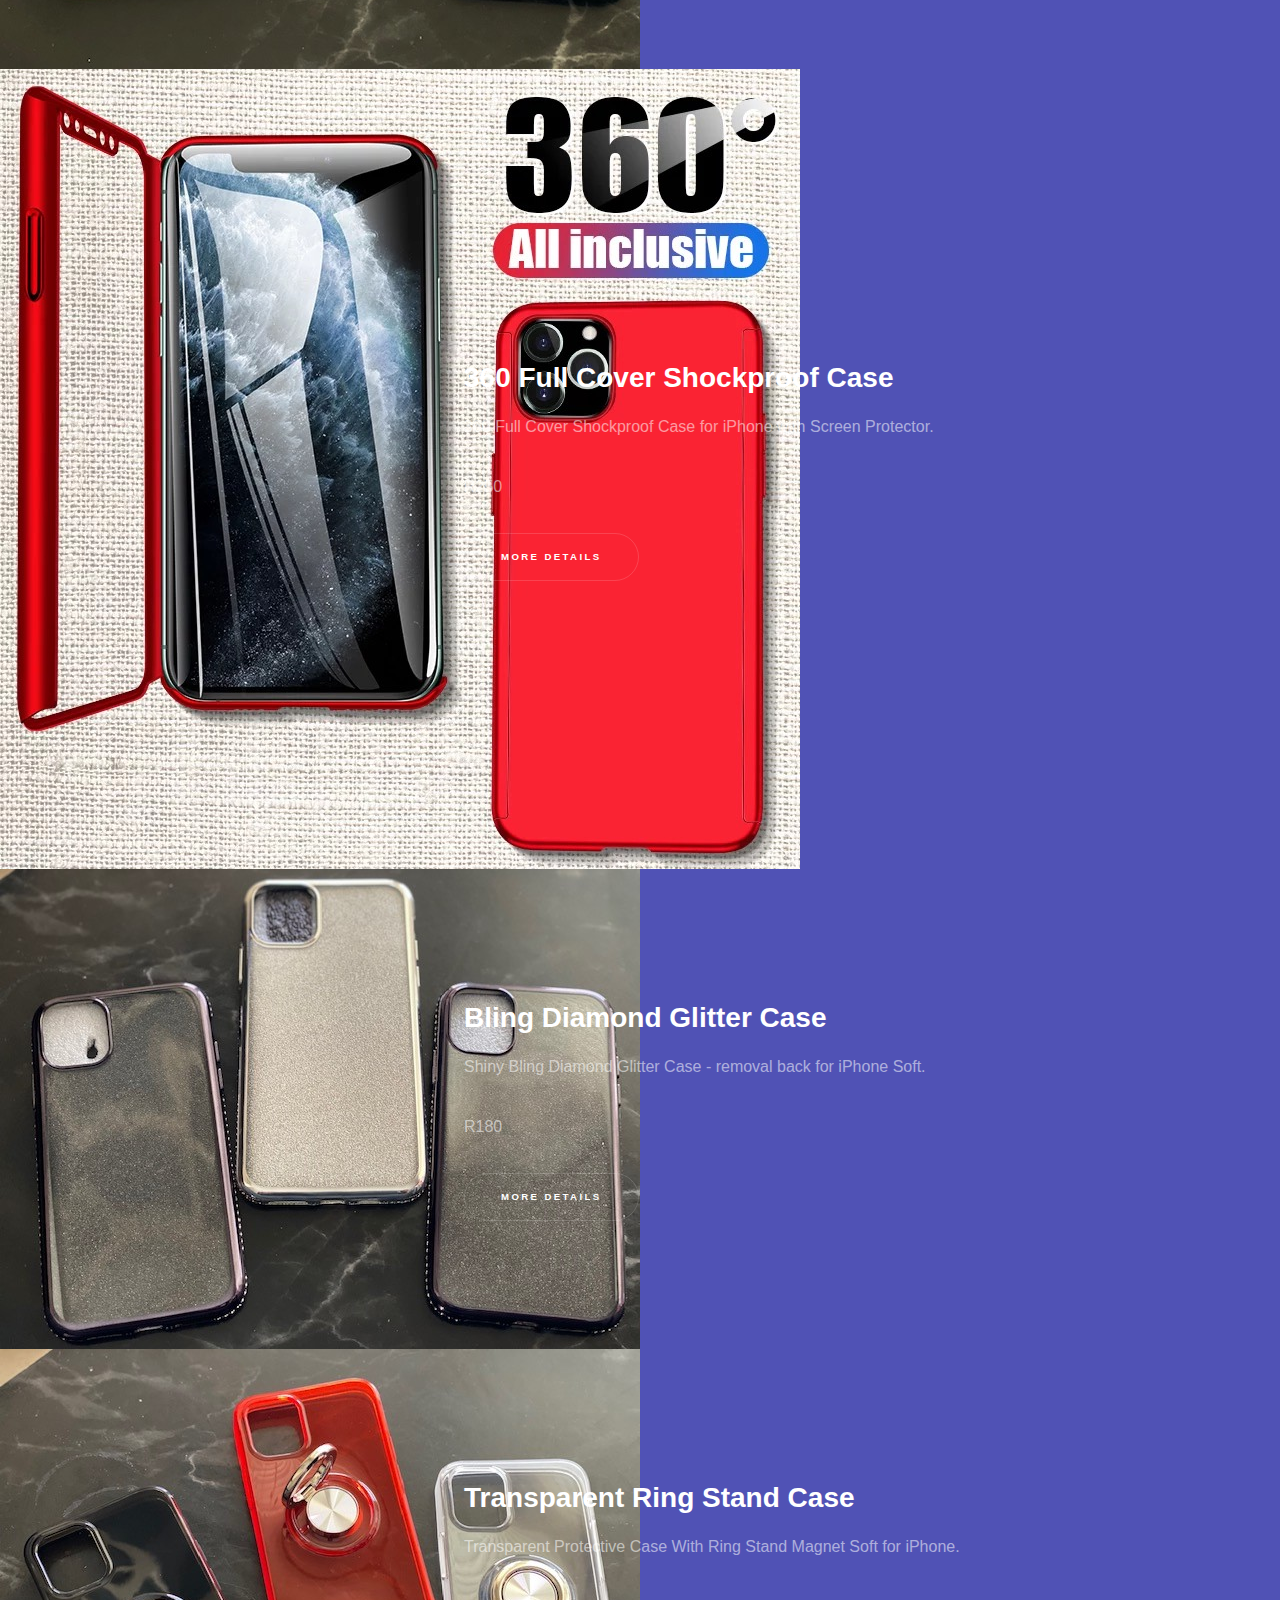
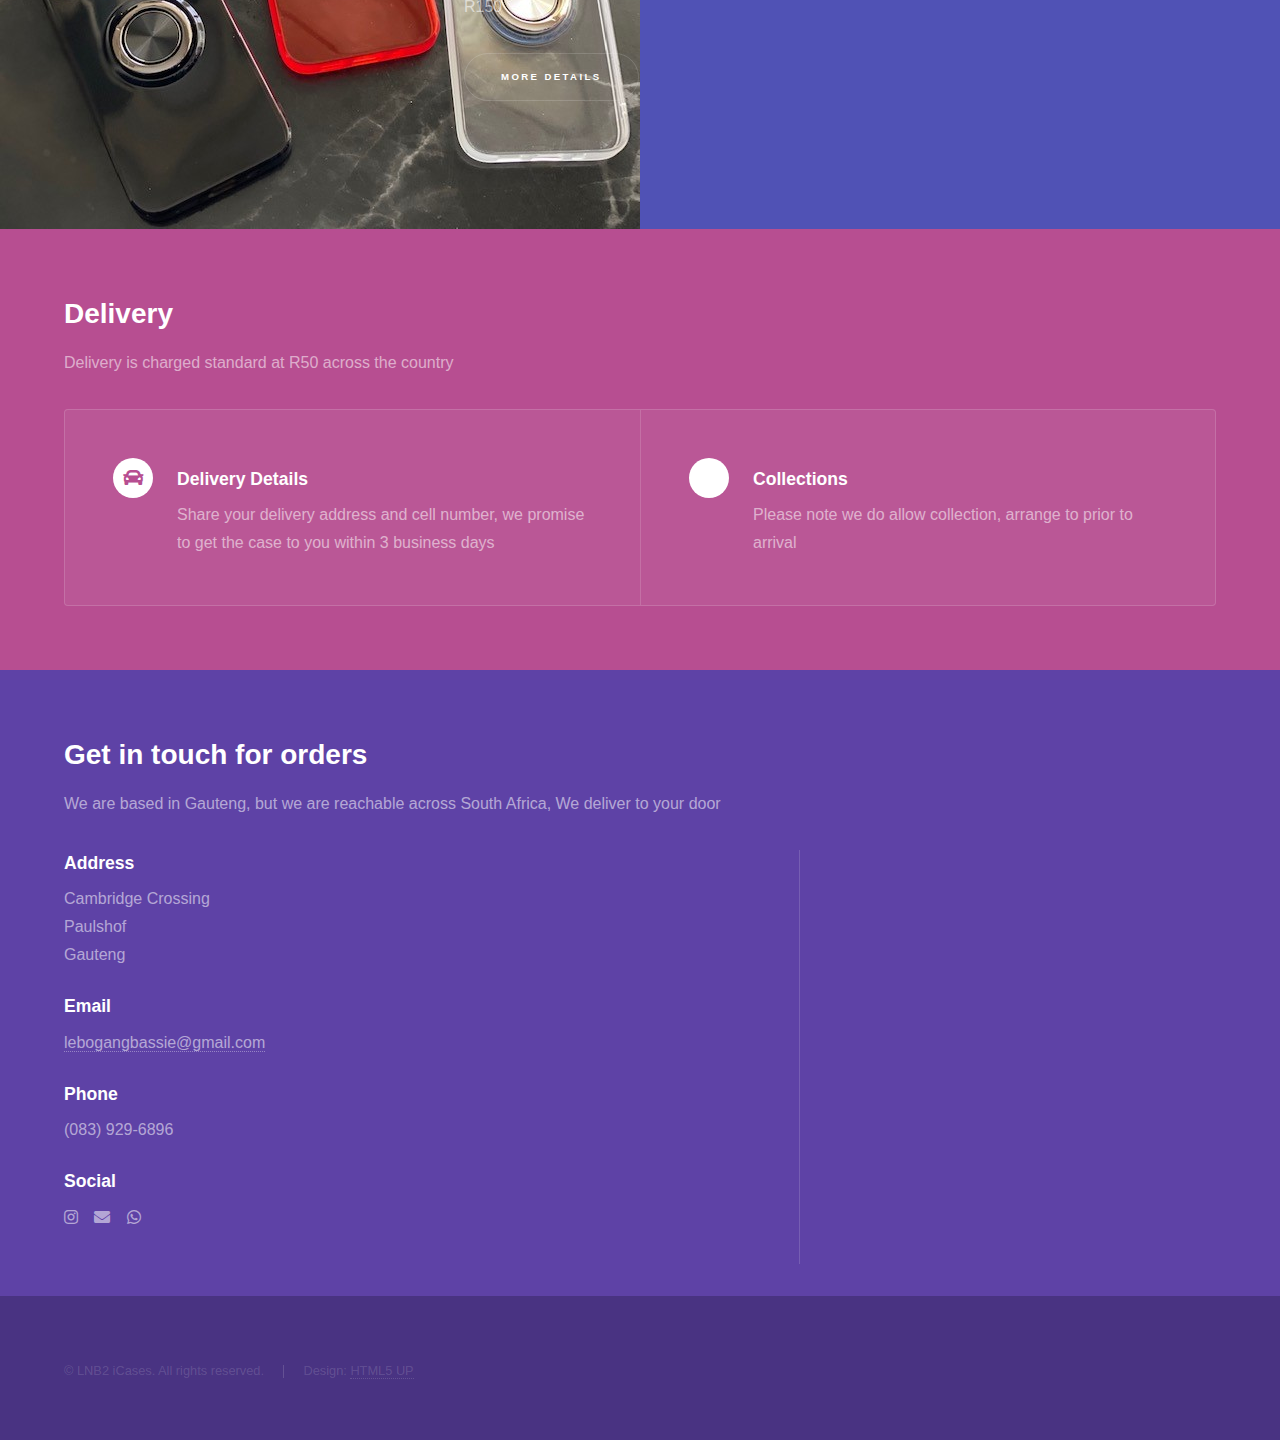
==== commit 9f02e20e: "the big one" ====
--- a/index.html
+++ b/index.html
@@ -43,6 +43,7 @@
 								<div class="inner">
 									<h2>Heart Chain Case</h2>
 									<p>Luxury Plating Heart Chain Wrist Bracelet soft case for iPhone</p>
+									<p>R200</p>
 									<ul class="actions">
 										<li><a href="generic.html" class="button">More details</a></li>
 									</ul>
@@ -55,6 +56,7 @@
 								<div class="inner">
 									<h2>Luxury Brand Bling Heart Bee Case</h2>
 									<p>Luxury Brand Bling Heart Bee Case for iPhone.</p>
+									<p>R250</p>
 									<ul class="actions">
 										<li><a href="generic.html" class="button">More details</a></li>
 									</ul>
@@ -67,6 +69,7 @@
 								<div class="inner">
 									<h2>Black and Gold Armor Shockproof with Stand</h2>
 									<p>Armor Shockproof Phone Cases For iPhone Stand Holder.</p>
+									<p>R200</p>
 									<ul class="actions">
 										<li><a href="generic.html" class="button">More details</a></li>
 									</ul>
@@ -79,6 +82,7 @@
 								<div class="inner">
 									<h2>Black Ultra Slim Case</h2>
 									<p>Ultra Slim iPhone Case Hollow Heat Dissipation Hard.</p>
+									<p>R150</p>
 									<ul class="actions">
 										<li><a href="generic.html" class="button">More details</a></li>
 									</ul>
@@ -91,6 +95,7 @@
 								<div class="inner">
 									<h2>Mirror Case for iPhone</h2>
 									<p>TPU makeup mirror Case for iPhone.</p>
+									<p>R250</p>
 									<ul class="actions">
 										<li><a href="generic.html" class="button">More details</a></li>
 									</ul>
@@ -103,6 +108,7 @@
 								<div class="inner">
 									<h2>Double Glazing Magnetic Case</h2>
 									<p>Double-Sided Metal Magnetic Adsorption Case For iPhone.</p>
+									<p>R250</p>
 									<ul class="actions">
 										<li><a href="generic.html" class="button">More details</a></li>
 									</ul>
@@ -115,6 +121,7 @@
 								<div class="inner">
 									<h2>Plain Color Deer Case</h2>
 									<p>Luxury Electroplated iPhone Cases Plain Color Deer Pattern Soft.</p>
+									<p>R200</p>
 									<ul class="actions">
 										<li><a href="generic.html" class="button">More details</a></li>
 									</ul>
@@ -127,6 +134,7 @@
 								<div class="inner">
 									<h2>3D Diamond Case</h2>
 									<p>3D Diamond reflective iPhone Case.</p>
+									<p>R180</p>
 									<ul class="actions">
 										<li><a href="generic.html" class="button">More details</a></li>
 									</ul>
@@ -139,6 +147,7 @@
 								<div class="inner">
 									<h2>Quicksand Icons Liquid Hard Case</h2>
 									<p>Dynamic Quicksand for iPhone Liquid Hard Shell Cute Apps Icon Case.</p>
+									<p>R180</p>
 									<ul class="actions">
 										<li><a href="generic.html" class="button">More details</a></li>
 									</ul>
@@ -151,6 +160,7 @@
 								<div class="inner">
 									<h2>Black Bling Glitter Case</h2>
 									<p>Soft Silicon Black Bling Glitter Case for iPhone.</p>
+									<p>R180</p>
 									<ul class="actions">
 										<li><a href="generic.html" class="button">More details</a></li>
 									</ul>
@@ -163,6 +173,7 @@
 								<div class="inner">
 									<h2>Contrast Color Case</h2>
 									<p>Luxury Contrast Color Frame Protective iPhone.</p>
+									<p>R190</p>
 									<ul class="actions">
 										<li><a href="generic.html" class="button">More details</a></li>
 									</ul>
@@ -175,6 +186,7 @@
 								<div class="inner">
 									<h2>360 Full Cover Shockproof Case</h2>
 									<p>360 Full Cover Shockproof Case for iPhone with Screen Protector.</p>
+									<p>R250</p>
 									<ul class="actions">
 										<li><a href="generic.html" class="button">More details</a></li>
 									</ul>
@@ -187,6 +199,7 @@
 								<div class="inner">
 									<h2>Bling Diamond Glitter Case</h2>
 									<p>Shiny Bling Diamond Glitter Case - removal back for iPhone Soft.</p>
+									<p>R180</p>
 									<ul class="actions">
 										<li><a href="generic.html" class="button">More details</a></li>
 									</ul>
@@ -199,6 +212,7 @@
 								<div class="inner">
 									<h2>Transparent Ring Stand Case</h2>
 									<p>Transparent Protective Case With Ring Stand Magnet Soft for iPhone.</p>
+									<p>R150</p>
 									<ul class="actions">
 										<li><a href="generic.html" class="button">More details</a></li>
 									</ul>
